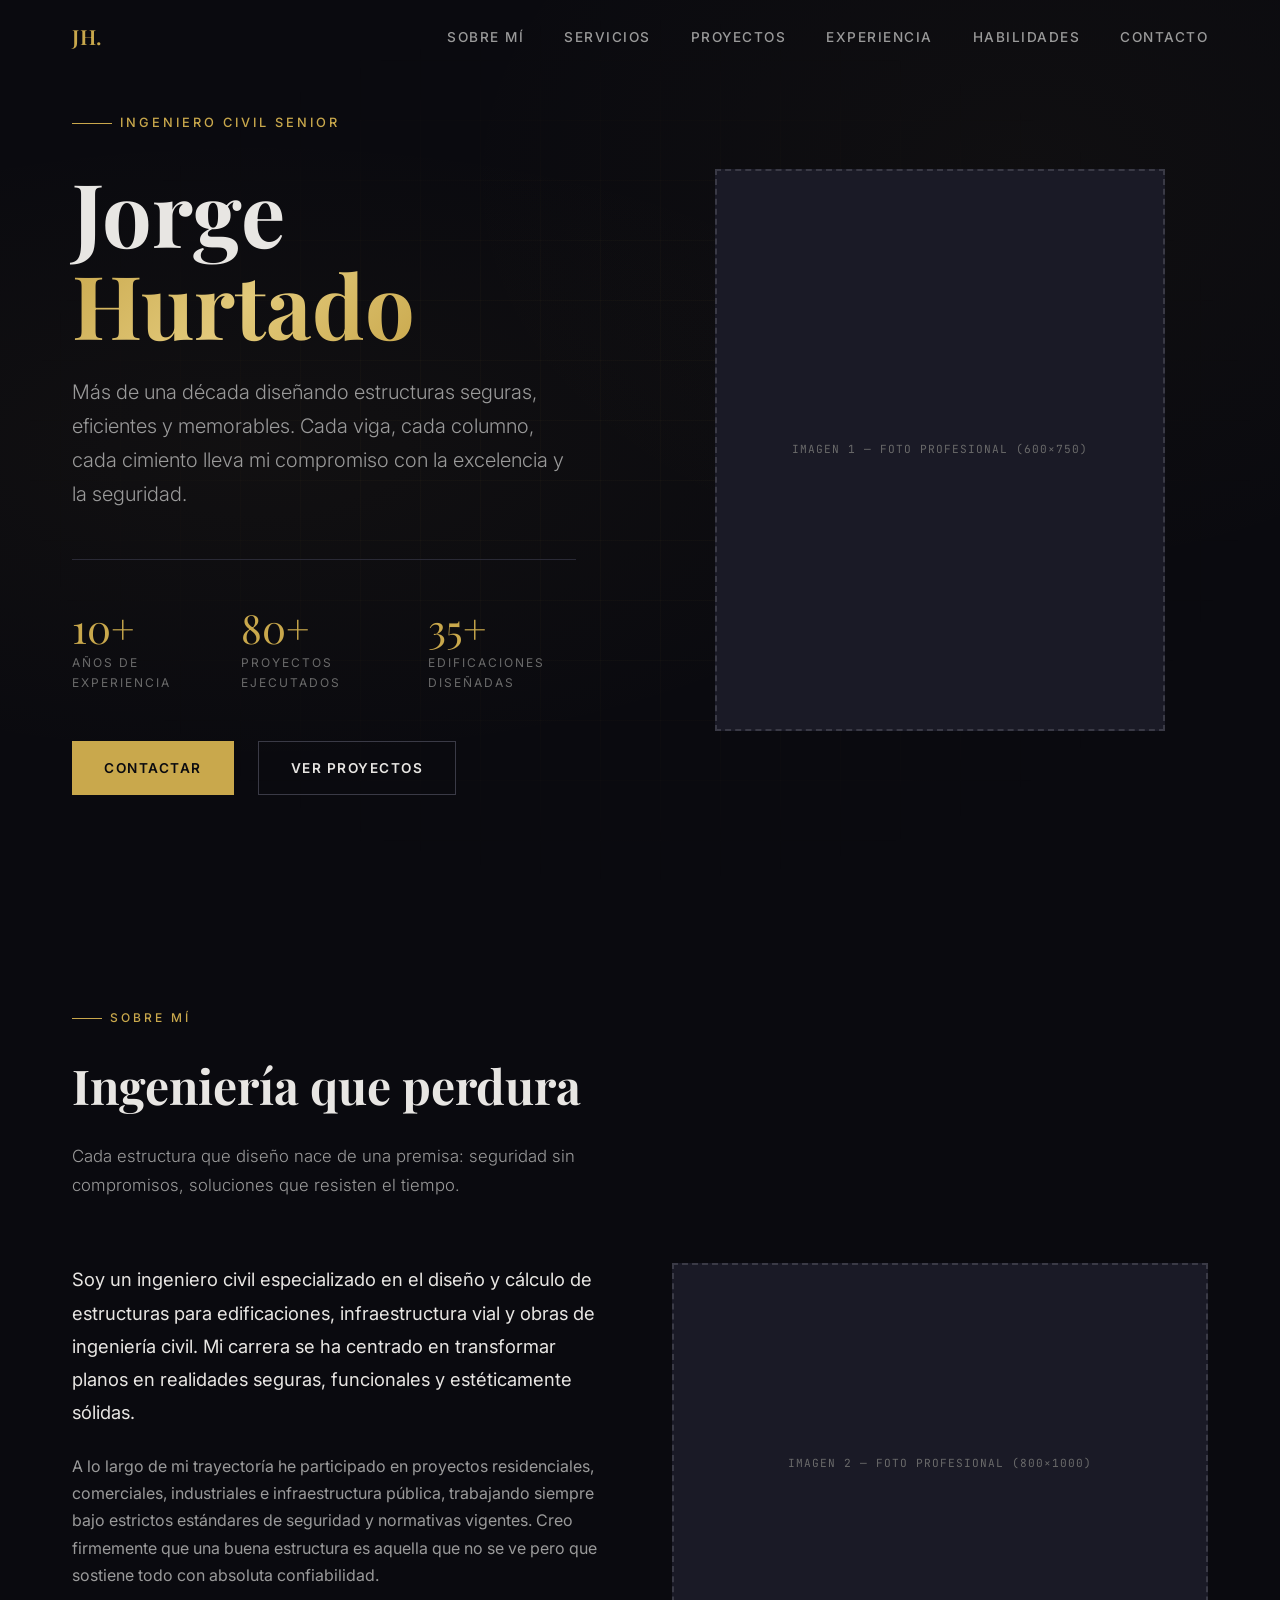
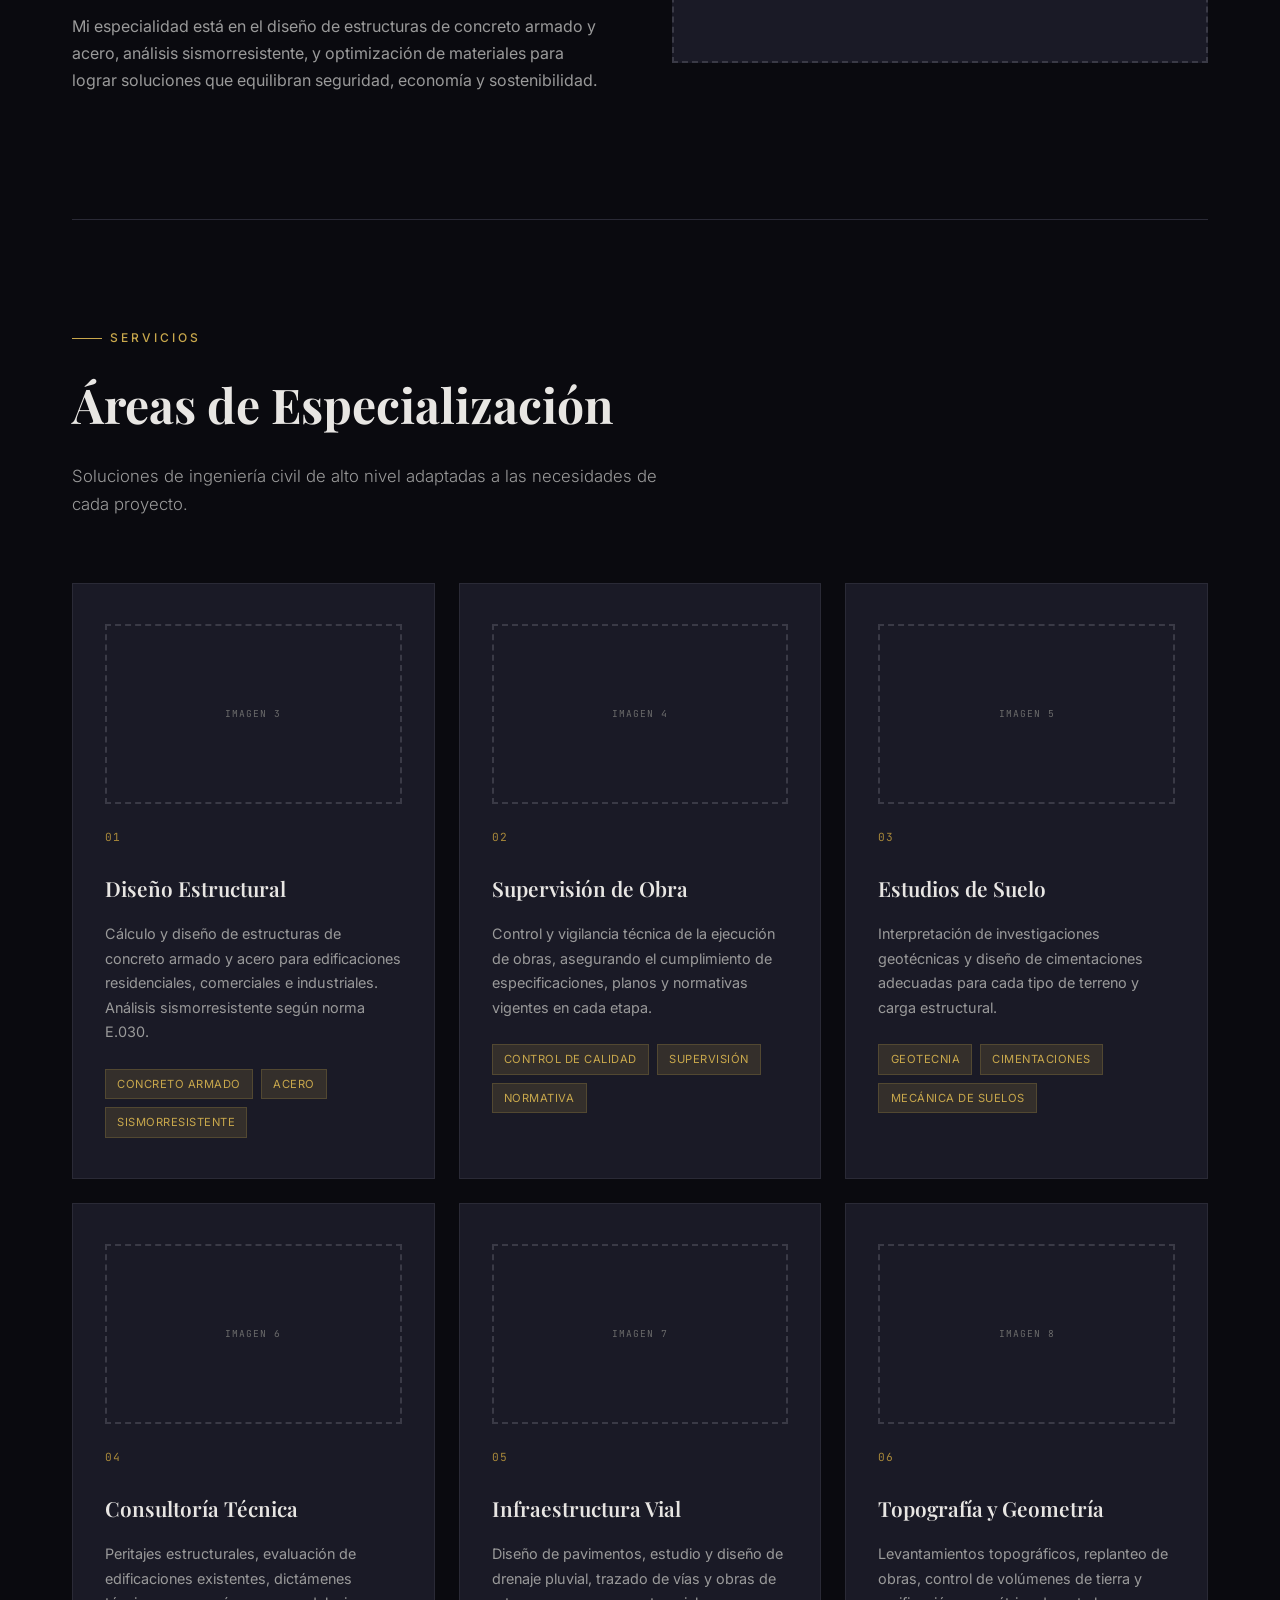
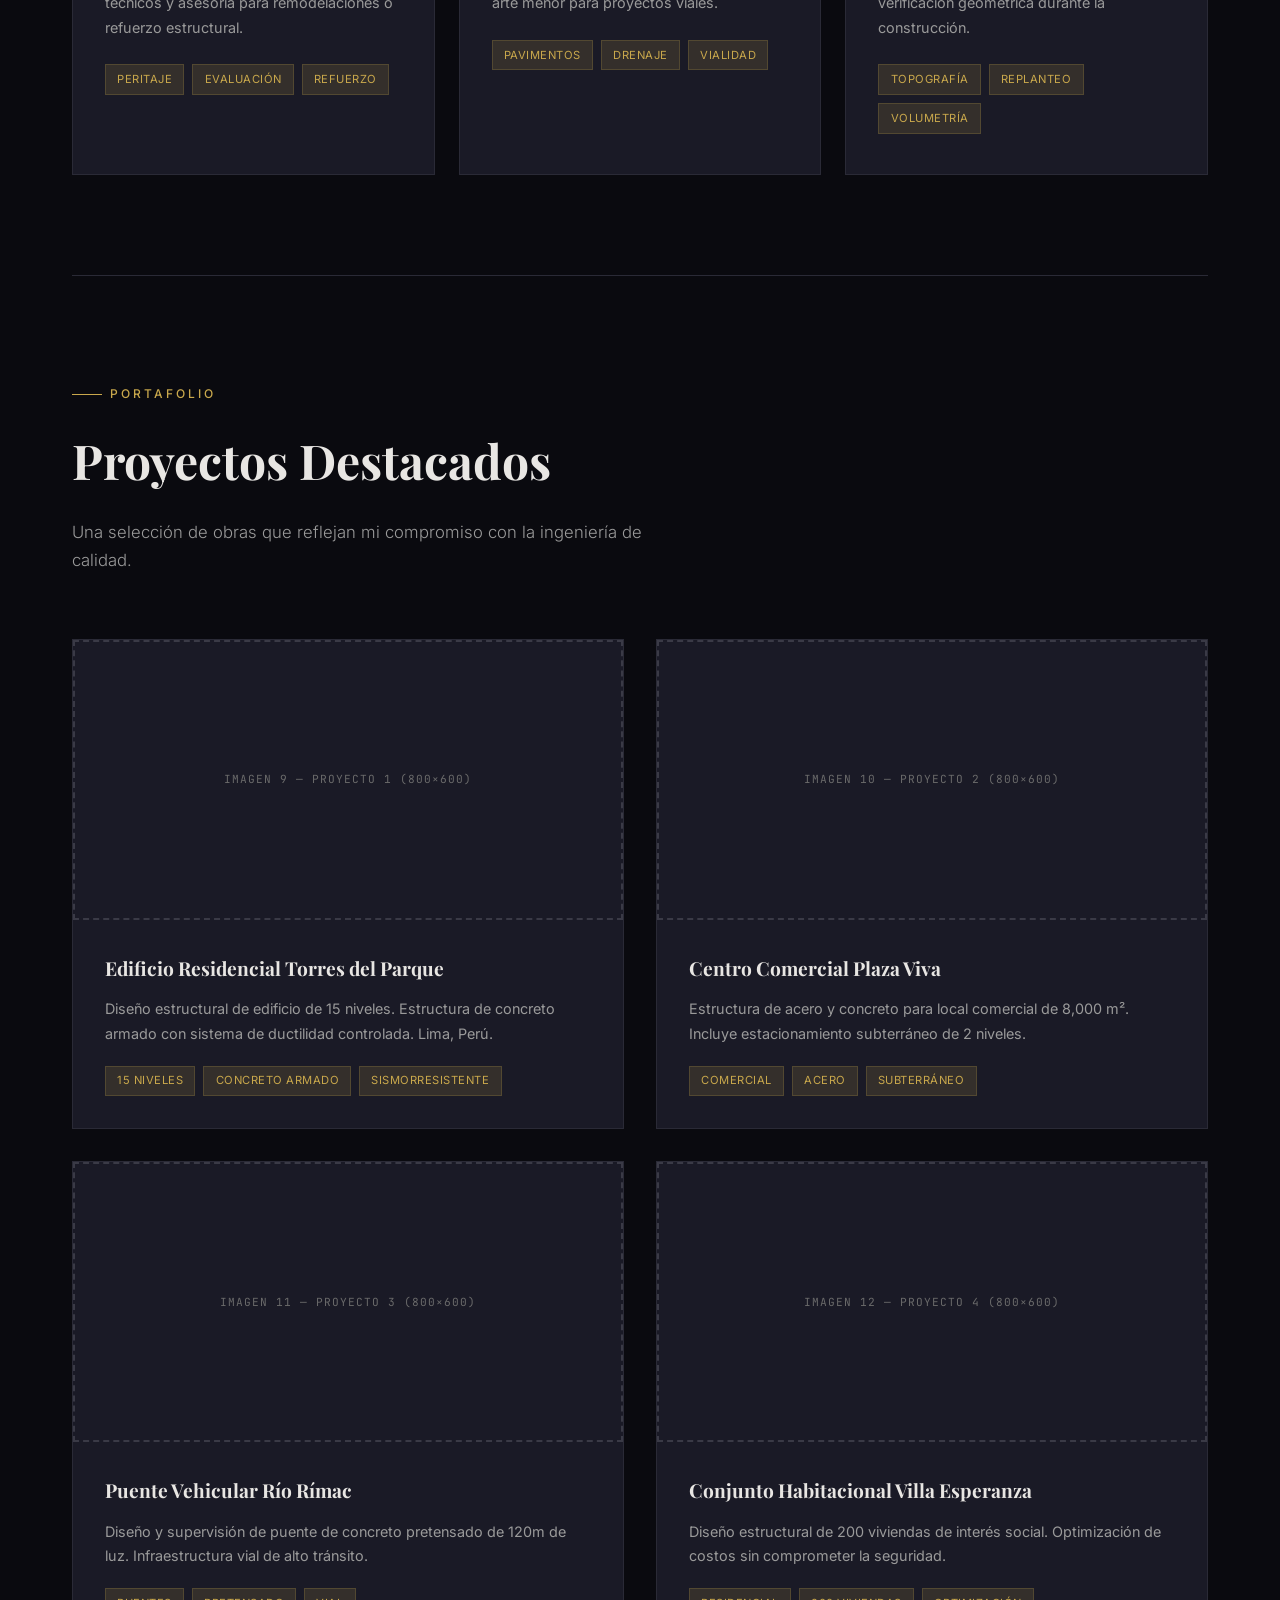
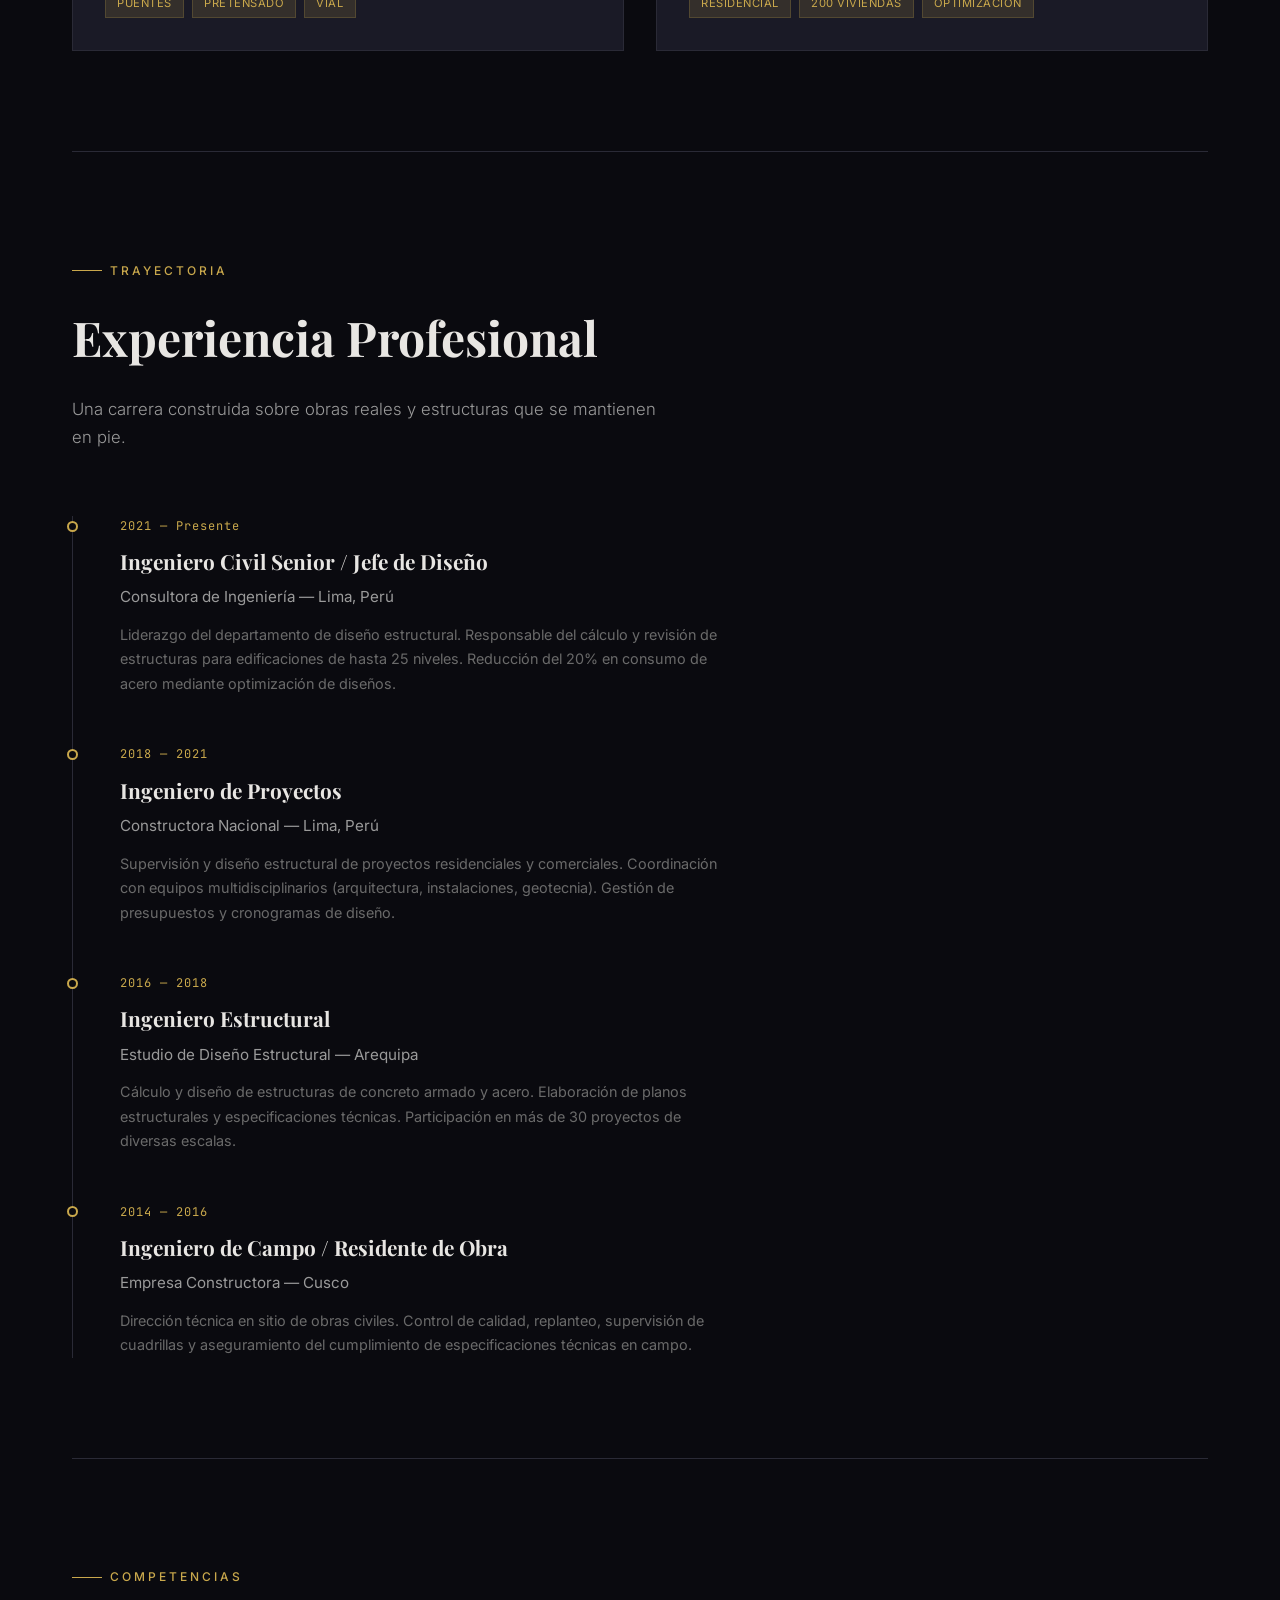
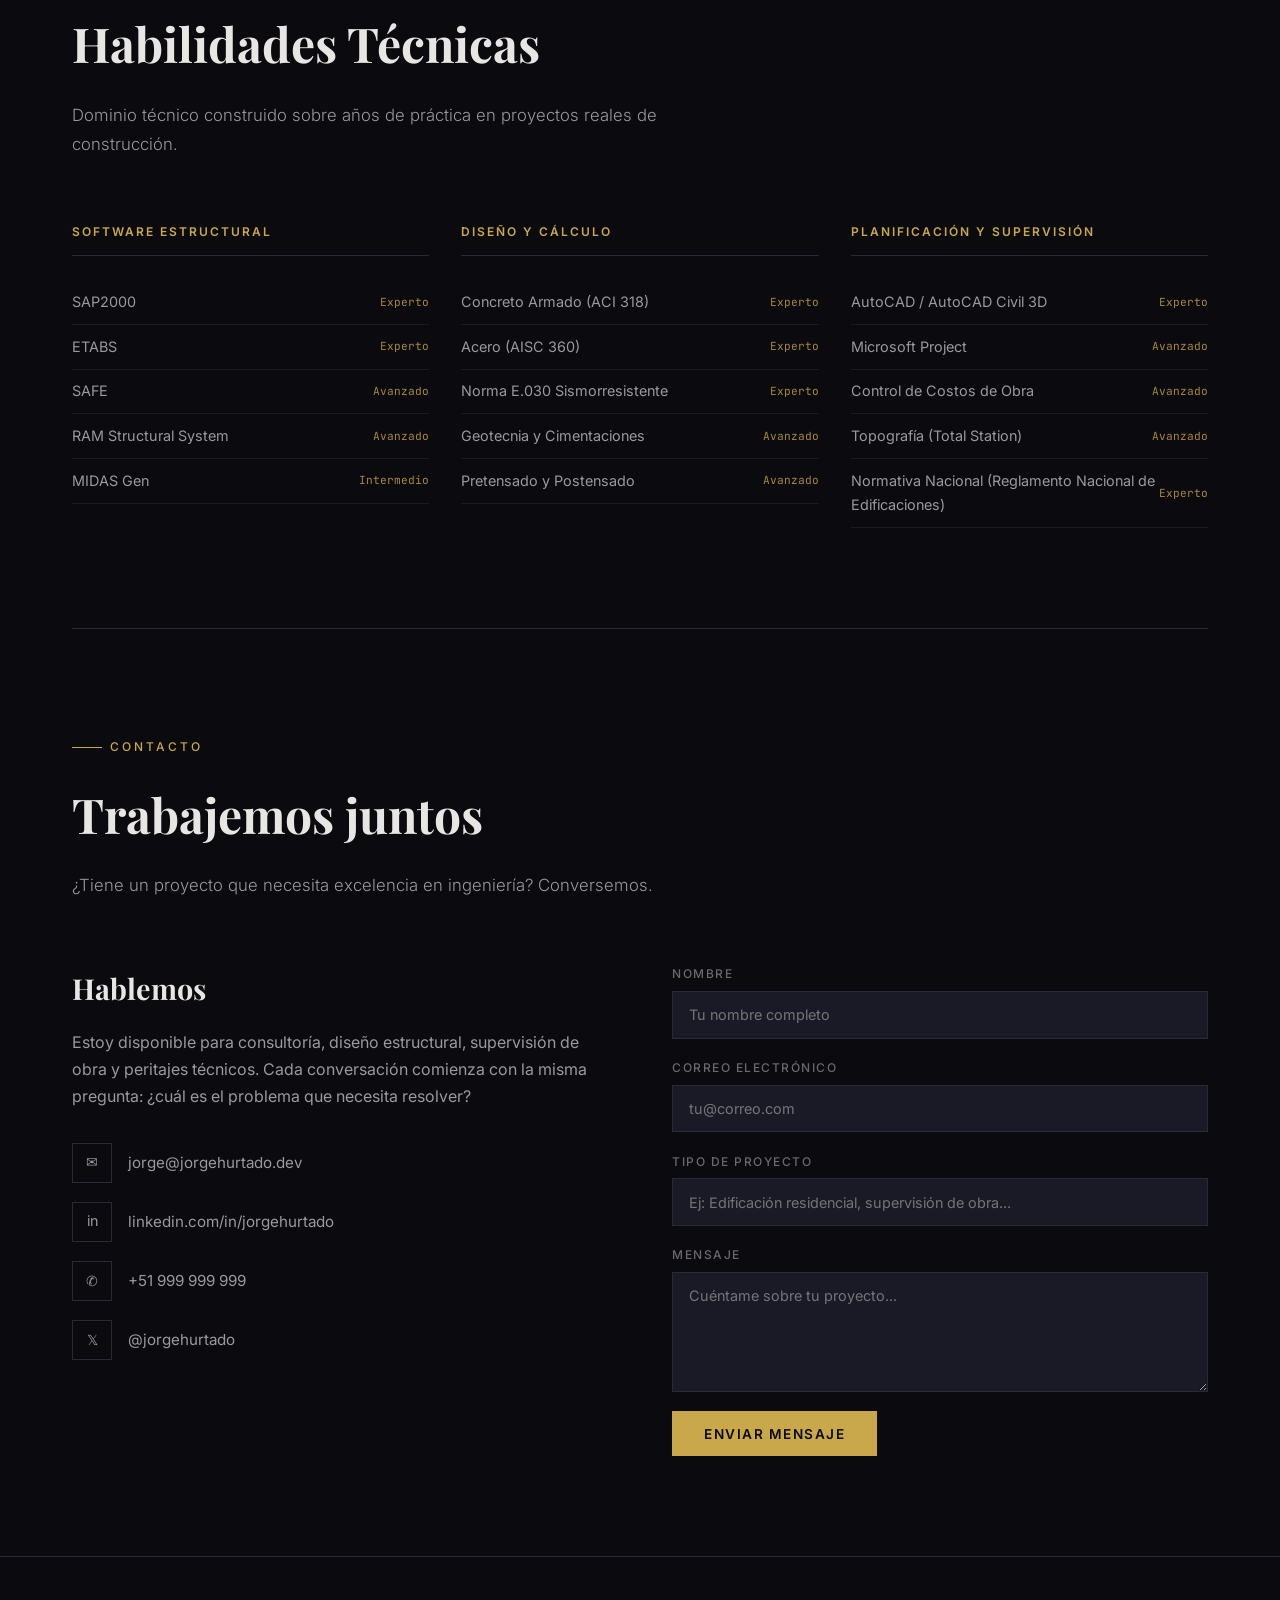
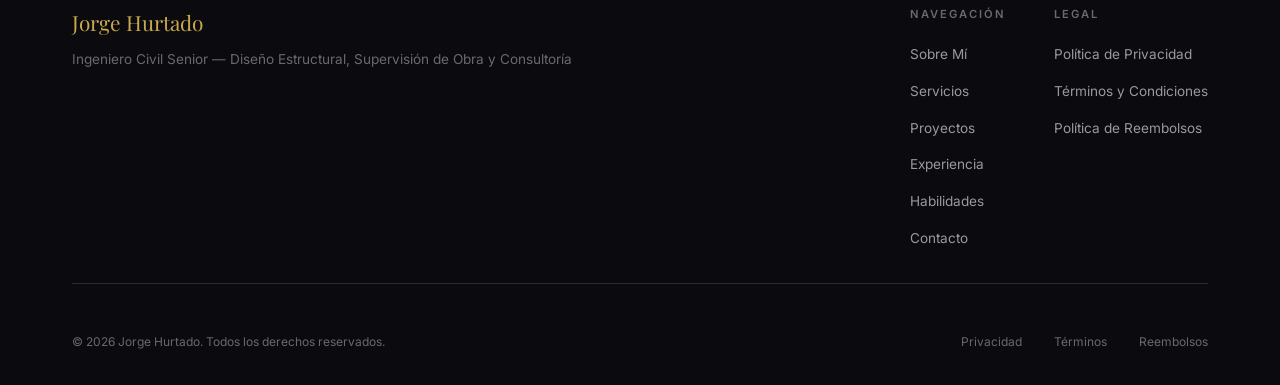
==== index.html @ e7bd2e4a "🚀start: stage 1" ====
<!DOCTYPE html>
<html lang="es">
<head>
  <meta charset="UTF-8">
  <meta name="viewport" content="width=device-width, initial-scale=1.0">
  <title>Jorge Hurtado — Ingeniero Civil Senior</title>
  <meta name="description" content="Portafolio profesional de Jorge Hurtado, Ingeniero Civil Senior. Diseño y cálculo de estructuras, supervisión de obra y gestión de proyectos de construcción.">
  <link rel="preconnect" href="https://fonts.googleapis.com">
  <link rel="preconnect" href="https://fonts.gstatic.com" crossorigin>
  <link href="https://fonts.googleapis.com/css2?family=Inter:wght@300;400;500;600;700&family=Playfair+Display:wght@400;600;700&family=JetBrains+Mono:wght@400;500&display=swap" rel="stylesheet">
  <link rel="stylesheet" href="styles.css">
</head>
<body>

  <!-- NAVIGATION -->
  <nav class="nav" id="nav">
    <div class="nav-inner">
      <a href="#" class="nav-logo">JH.</a>
      <ul class="nav-links" id="navLinks">
        <li><a href="#sobre-mi" onclick="closeNav()">Sobre Mí</a></li>
        <li><a href="#servicios" onclick="closeNav()">Servicios</a></li>
        <li><a href="#proyectos" onclick="closeNav()">Proyectos</a></li>
        <li><a href="#experiencia" onclick="closeNav()">Experiencia</a></li>
        <li><a href="#habilidades" onclick="closeNav()">Habilidades</a></li>
        <li><a href="#contacto" onclick="closeNav()">Contacto</a></li>
      </ul>
      <button class="nav-toggle" id="navToggle" aria-label="Menú">
        <span></span>
        <span></span>
        <span></span>
      </button>
    </div>
  </nav>

  <!-- HERO -->
  <section class="hero" id="hero">
    <div class="hero-bg"></div>
    <div class="hero-grid"></div>
    <div class="hero-content">
      <div class="hero-text">
        <div class="hero-label">Ingeniero Civil Senior</div>
        <h1 class="hero-name">
          Jorge<br><span class="accent">Hurtado</span>
        </h1>
        <p class="hero-title">
          Más de una década diseñando estructuras seguras, eficientes y memorables. Cada viga, cada columno, cada cimiento lleva mi compromiso con la excelencia y la seguridad.
        </p>
        <div class="hero-meta">
          <div class="hero-stat">
            <div class="hero-stat-number">10+</div>
            <div class="hero-stat-label">Años de Experiencia</div>
          </div>
          <div class="hero-stat">
            <div class="hero-stat-number">80+</div>
            <div class="hero-stat-label">Proyectos Ejecutados</div>
          </div>
          <div class="hero-stat">
            <div class="hero-stat-number">35+</div>
            <div class="hero-stat-label">Edificaciones Diseñadas</div>
          </div>
        </div>
        <div class="hero-cta">
          <a href="#contacto" class="btn btn-primary">Contactar</a>
          <a href="#proyectos" class="btn btn-outline">Ver Proyectos</a>
        </div>
      </div>
      <div class="hero-photo">
        <div class="img-slot hero-photo-slot" data-img="1">
          <span class="img-slot-label">IMAGEN 1 — Foto Profesional (600×750)</span>
        </div>
      </div>
    </div>
  </section>

  <!-- ABOUT -->
  <section class="section" id="sobre-mi">
    <div class="section-header fade-in">
      <div class="section-label">Sobre Mí</div>
      <h2 class="section-title">Ingeniería que perdura</h2>
      <p class="section-subtitle">Cada estructura que diseño nace de una premisa: seguridad sin compromisos, soluciones que resisten el tiempo.</p>
    </div>
    <div class="about-grid">
      <div class="about-text fade-in">
        <p>
          Soy un ingeniero civil especializado en el diseño y cálculo de estructuras para edificaciones, infraestructura vial y obras de ingeniería civil. Mi carrera se ha centrado en transformar planos en realidades seguras, funcionales y estéticamente sólidas.
        </p>
        <p>
          A lo largo de mi trayectoría he participado en proyectos residenciales, comerciales, industriales e infraestructura pública, trabajando siempre bajo estrictos estándares de seguridad y normativas vigentes. Creo firmemente que una buena estructura es aquella que no se ve pero que sostiene todo con absoluta confiabilidad.
        </p>
        <p>
          Mi especialidad está en el diseño de estructuras de concreto armado y acero, análisis sismorresistente, y optimización de materiales para lograr soluciones que equilibran seguridad, economía y sostenibilidad.
        </p>
      </div>
      <!-- IMAGEN 2: Foto profesional del ingeniero (retrato, uniforme de obra o en oficina con planos) -->
      <div class="about-image-wrap fade-in">
        <div class="img-slot about-img" data-img="2">
          <span class="img-slot-label">IMAGEN 2 — Foto Profesional (800×1000)</span>
        </div>
      </div>
    </div>
  </section>

  <div class="section-divider"><hr></div>

  <!-- SERVICES -->
  <section class="section" id="servicios">
    <div class="section-header fade-in">
      <div class="section-label">Servicios</div>
      <h2 class="section-title">Áreas de Especialización</h2>
      <p class="section-subtitle">Soluciones de ingeniería civil de alto nivel adaptadas a las necesidades de cada proyecto.</p>
    </div>
    <div class="services-grid">

      <!-- IMAGEN 3 -->
      <div class="service-card fade-in">
        <div class="img-slot service-img" data-img="3">
          <span class="img-slot-label">IMAGEN 3</span>
        </div>
        <div class="service-number">01</div>
        <h3 class="service-title">Diseño Estructural</h3>
        <p class="service-desc">Cálculo y diseño de estructuras de concreto armado y acero para edificaciones residenciales, comerciales e industriales. Análisis sismorresistente según norma E.030.</p>
        <div class="service-tags">
          <span class="service-tag">Concreto Armado</span>
          <span class="service-tag">Acero</span>
          <span class="service-tag">Sismorresistente</span>
        </div>
      </div>

      <!-- IMAGEN 4 -->
      <div class="service-card fade-in">
        <div class="img-slot service-img" data-img="4">
          <span class="img-slot-label">IMAGEN 4</span>
        </div>
        <div class="service-number">02</div>
        <h3 class="service-title">Supervisión de Obra</h3>
        <p class="service-desc">Control y vigilancia técnica de la ejecución de obras, asegurando el cumplimiento de especificaciones, planos y normativas vigentes en cada etapa.</p>
        <div class="service-tags">
          <span class="service-tag">Control de Calidad</span>
          <span class="service-tag">Supervisión</span>
          <span class="service-tag">Normativa</span>
        </div>
      </div>

      <!-- IMAGEN 5 -->
      <div class="service-card fade-in">
        <div class="img-slot service-img" data-img="5">
          <span class="img-slot-label">IMAGEN 5</span>
        </div>
        <div class="service-number">03</div>
        <h3 class="service-title">Estudios de Suelo</h3>
        <p class="service-desc">Interpretación de investigaciones geotécnicas y diseño de cimentaciones adecuadas para cada tipo de terreno y carga estructural.</p>
        <div class="service-tags">
          <span class="service-tag">Geotecnia</span>
          <span class="service-tag">Cimentaciones</span>
          <span class="service-tag">Mecánica de Suelos</span>
        </div>
      </div>

      <!-- IMAGEN 6 -->
      <div class="service-card fade-in">
        <div class="img-slot service-img" data-img="6">
          <span class="img-slot-label">IMAGEN 6</span>
        </div>
        <div class="service-number">04</div>
        <h3 class="service-title">Consultoría Técnica</h3>
        <p class="service-desc">Peritajes estructurales, evaluación de edificaciones existentes, dictámenes técnicos y asesoría para remodelaciones o refuerzo estructural.</p>
        <div class="service-tags">
          <span class="service-tag">Peritaje</span>
          <span class="service-tag">Evaluación</span>
          <span class="service-tag">Refuerzo</span>
        </div>
      </div>

      <!-- IMAGEN 7 -->
      <div class="service-card fade-in">
        <div class="img-slot service-img" data-img="7">
          <span class="img-slot-label">IMAGEN 7</span>
        </div>
        <div class="service-number">05</div>
        <h3 class="service-title">Infraestructura Vial</h3>
        <p class="service-desc">Diseño de pavimentos, estudio y diseño de drenaje pluvial, trazado de vías y obras de arte menor para proyectos viales.</p>
        <div class="service-tags">
          <span class="service-tag">Pavimentos</span>
          <span class="service-tag">Drenaje</span>
          <span class="service-tag">Vialidad</span>
        </div>
      </div>

      <!-- IMAGEN 8 -->
      <div class="service-card fade-in">
        <div class="img-slot service-img" data-img="8">
          <span class="img-slot-label">IMAGEN 8</span>
        </div>
        <div class="service-number">06</div>
        <h3 class="service-title">Topografía y Geometría</h3>
        <p class="service-desc">Levantamientos topográficos, replanteo de obras, control de volúmenes de tierra y verificación geométrica durante la construcción.</p>
        <div class="service-tags">
          <span class="service-tag">Topografía</span>
          <span class="service-tag">Replanteo</span>
          <span class="service-tag">Volumetría</span>
        </div>
      </div>

    </div>
  </section>

  <div class="section-divider"><hr></div>

  <!-- PROYECTOS DESTACADOS -->
  <section class="section" id="proyectos">
    <div class="section-header fade-in">
      <div class="section-label">Portafolio</div>
      <h2 class="section-title">Proyectos Destacados</h2>
      <p class="section-subtitle">Una selección de obras que reflejan mi compromiso con la ingeniería de calidad.</p>
    </div>
    <div class="projects-grid">

      <!-- IMAGEN 9 -->
      <div class="project-card fade-in">
        <div class="img-slot project-img" data-img="9">
          <span class="img-slot-label">IMAGEN 9 — Proyecto 1 (800×600)</span>
        </div>
        <div class="project-info">
          <h3 class="project-title">Edificio Residencial Torres del Parque</h3>
          <p class="project-desc">Diseño estructural de edificio de 15 niveles. Estructura de concreto armado con sistema de ductilidad controlada. Lima, Perú.</p>
          <div class="project-tags">
            <span class="service-tag">15 Niveles</span>
            <span class="service-tag">Concreto Armado</span>
            <span class="service-tag">Sismorresistente</span>
          </div>
        </div>
      </div>

      <!-- IMAGEN 10 -->
      <div class="project-card fade-in">
        <div class="img-slot project-img" data-img="10">
          <span class="img-slot-label">IMAGEN 10 — Proyecto 2 (800×600)</span>
        </div>
        <div class="project-info">
          <h3 class="project-title">Centro Comercial Plaza Viva</h3>
          <p class="project-desc">Estructura de acero y concreto para local comercial de 8,000 m². Incluye estacionamiento subterráneo de 2 niveles.</p>
          <div class="project-tags">
            <span class="service-tag">Comercial</span>
            <span class="service-tag">Acero</span>
            <span class="service-tag">Subterráneo</span>
          </div>
        </div>
      </div>

      <!-- IMAGEN 11 -->
      <div class="project-card fade-in">
        <div class="img-slot project-img" data-img="11">
          <span class="img-slot-label">IMAGEN 11 — Proyecto 3 (800×600)</span>
        </div>
        <div class="project-info">
          <h3 class="project-title">Puente Vehicular Río Rímac</h3>
          <p class="project-desc">Diseño y supervisión de puente de concreto pretensado de 120m de luz. Infraestructura vial de alto tránsito.</p>
          <div class="project-tags">
            <span class="service-tag">Puentes</span>
            <span class="service-tag">Pretensado</span>
            <span class="service-tag">Vial</span>
          </div>
        </div>
      </div>

      <!-- IMAGEN 12 -->
      <div class="project-card fade-in">
        <div class="img-slot project-img" data-img="12">
          <span class="img-slot-label">IMAGEN 12 — Proyecto 4 (800×600)</span>
        </div>
        <div class="project-info">
          <h3 class="project-title">Conjunto Habitacional Villa Esperanza</h3>
          <p class="project-desc">Diseño estructural de 200 viviendas de interés social. Optimización de costos sin comprometer la seguridad.</p>
          <div class="project-tags">
            <span class="service-tag">Residencial</span>
            <span class="service-tag">200 Viviendas</span>
            <span class="service-tag">Optimización</span>
          </div>
        </div>
      </div>

    </div>
  </section>

  <div class="section-divider"><hr></div>

  <!-- EXPERIENCE -->
  <section class="section" id="experiencia">
    <div class="section-header fade-in">
      <div class="section-label">Trayectoria</div>
      <h2 class="section-title">Experiencia Profesional</h2>
      <p class="section-subtitle">Una carrera construida sobre obras reales y estructuras que se mantienen en pie.</p>
    </div>
    <div class="experience-container">
      <div class="experience-timeline">
        <div class="timeline-item fade-in">
          <div class="timeline-dot"></div>
          <div class="timeline-date">2021 — Presente</div>
          <h3 class="timeline-role">Ingeniero Civil Senior / Jefe de Diseño</h3>
          <div class="timeline-company">Consultora de Ingeniería — Lima, Perú</div>
          <p class="timeline-desc">
            Liderazgo del departamento de diseño estructural. Responsable del cálculo y revisión de estructuras para edificaciones de hasta 25 niveles. Reducción del 20% en consumo de acero mediante optimización de diseños.
          </p>
        </div>
        <div class="timeline-item fade-in">
          <div class="timeline-dot"></div>
          <div class="timeline-date">2018 — 2021</div>
          <h3 class="timeline-role">Ingeniero de Proyectos</h3>
          <div class="timeline-company">Constructora Nacional — Lima, Perú</div>
          <p class="timeline-desc">
            Supervisión y diseño estructural de proyectos residenciales y comerciales. Coordinación con equipos multidisciplinarios (arquitectura, instalaciones, geotecnia). Gestión de presupuestos y cronogramas de diseño.
          </p>
        </div>
        <div class="timeline-item fade-in">
          <div class="timeline-dot"></div>
          <div class="timeline-date">2016 — 2018</div>
          <h3 class="timeline-role">Ingeniero Estructural</h3>
          <div class="timeline-company">Estudio de Diseño Estructural — Arequipa</div>
          <p class="timeline-desc">
            Cálculo y diseño de estructuras de concreto armado y acero. Elaboración de planos estructurales y especificaciones técnicas. Participación en más de 30 proyectos de diversas escalas.
          </p>
        </div>
        <div class="timeline-item fade-in">
          <div class="timeline-dot"></div>
          <div class="timeline-date">2014 — 2016</div>
          <h3 class="timeline-role">Ingeniero de Campo / Residente de Obra</h3>
          <div class="timeline-company">Empresa Constructora — Cusco</div>
          <p class="timeline-desc">
            Dirección técnica en sitio de obras civiles. Control de calidad, replanteo, supervisión de cuadrillas y aseguramiento del cumplimiento de especificaciones técnicas en campo.
          </p>
        </div>
      </div>
    </div>
  </section>

  <div class="section-divider"><hr></div>

  <!-- SKILLS -->
  <section class="section" id="habilidades">
    <div class="section-header fade-in">
      <div class="section-label">Competencias</div>
      <h2 class="section-title">Habilidades Técnicas</h2>
      <p class="section-subtitle">Dominio técnico construido sobre años de práctica en proyectos reales de construcción.</p>
    </div>
    <div class="skills-container">
      <div class="skills-grid fade-in">
        <div>
          <div class="skill-group-title">Software Estructural</div>
          <div class="skill-item"><span class="skill-name">SAP2000</span><span class="skill-level">Experto</span></div>
          <div class="skill-item"><span class="skill-name">ETABS</span><span class="skill-level">Experto</span></div>
          <div class="skill-item"><span class="skill-name">SAFE</span><span class="skill-level">Avanzado</span></div>
          <div class="skill-item"><span class="skill-name">RAM Structural System</span><span class="skill-level">Avanzado</span></div>
          <div class="skill-item"><span class="skill-name">MIDAS Gen</span><span class="skill-level">Intermedio</span></div>
        </div>
        <div>
          <div class="skill-group-title">Diseño y Cálculo</div>
          <div class="skill-item"><span class="skill-name">Concreto Armado (ACI 318)</span><span class="skill-level">Experto</span></div>
          <div class="skill-item"><span class="skill-name">Acero (AISC 360)</span><span class="skill-level">Experto</span></div>
          <div class="skill-item"><span class="skill-name">Norma E.030 Sismorresistente</span><span class="skill-level">Experto</span></div>
          <div class="skill-item"><span class="skill-name">Geotecnia y Cimentaciones</span><span class="skill-level">Avanzado</span></div>
          <div class="skill-item"><span class="skill-name">Pretensado y Postensado</span><span class="skill-level">Avanzado</span></div>
        </div>
        <div>
          <div class="skill-group-title">Planificación y Supervisión</div>
          <div class="skill-item"><span class="skill-name">AutoCAD / AutoCAD Civil 3D</span><span class="skill-level">Experto</span></div>
          <div class="skill-item"><span class="skill-name">Microsoft Project</span><span class="skill-level">Avanzado</span></div>
          <div class="skill-item"><span class="skill-name">Control de Costos de Obra</span><span class="skill-level">Avanzado</span></div>
          <div class="skill-item"><span class="skill-name">Topografía (Total Station)</span><span class="skill-level">Avanzado</span></div>
          <div class="skill-item"><span class="skill-name">Normativa Nacional (Reglamento Nacional de Edificaciones)</span><span class="skill-level">Experto</span></div>
        </div>
      </div>
    </div>
  </section>

  <div class="section-divider"><hr></div>

  <!-- CONTACT -->
  <section class="section" id="contacto">
    <div class="section-header fade-in">
      <div class="section-label">Contacto</div>
      <h2 class="section-title">Trabajemos juntos</h2>
      <p class="section-subtitle">¿Tiene un proyecto que necesita excelencia en ingeniería? Conversemos.</p>
    </div>
    <div class="contact-container">
      <div class="contact-info fade-in">
        <h3>Hablemos</h3>
        <p>
          Estoy disponible para consultoría, diseño estructural, supervisión de obra y peritajes técnicos. Cada conversación comienza con la misma pregunta: ¿cuál es el problema que necesita resolver?
        </p>
        <div class="contact-links">
          <a href="mailto:jorge@jorgehurtado.dev" class="contact-link">
            <div class="contact-link-icon">✉</div>
            <span>jorge@jorgehurtado.dev</span>
          </a>
          <a href="https://linkedin.com/in/jorgehurtado" target="_blank" class="contact-link">
            <div class="contact-link-icon">in</div>
            <span>linkedin.com/in/jorgehurtado</span>
          </a>
          <a href="https://wa.me/51999999999" target="_blank" class="contact-link">
            <div class="contact-link-icon">✆</div>
            <span>+51 999 999 999</span>
          </a>
          <a href="https://twitter.com/jorgehurtado" target="_blank" class="contact-link">
            <div class="contact-link-icon">𝕏</div>
            <span>@jorgehurtado</span>
          </a>
        </div>
      </div>
      <form class="contact-form fade-in" onsubmit="handleSubmit(event)">
        <div class="form-group">
          <label for="name">Nombre</label>
          <input type="text" id="name" name="name" required placeholder="Tu nombre completo">
        </div>
        <div class="form-group">
          <label for="email">Correo Electrónico</label>
          <input type="email" id="email" name="email" required placeholder="tu@correo.com">
        </div>
        <div class="form-group">
          <label for="project">Tipo de Proyecto</label>
          <input type="text" id="project" name="project" placeholder="Ej: Edificación residencial, supervisión de obra...">
        </div>
        <div class="form-group">
          <label for="message">Mensaje</label>
          <textarea id="message" name="message" required placeholder="Cuéntame sobre tu proyecto..."></textarea>
        </div>
        <button type="submit" class="btn btn-primary" style="align-self: flex-start;">Enviar Mensaje</button>
      </form>
    </div>
  </section>

  <!-- FOOTER -->
  <footer class="footer">
    <div class="footer-inner">
      <div class="footer-top">
        <div>
          <div class="footer-brand">Jorge Hurtado</div>
          <div class="footer-tagline">Ingeniero Civil Senior — Diseño Estructural, Supervisión de Obra y Consultoría</div>
        </div>
        <div class="footer-nav">
          <div class="footer-col">
            <div class="footer-col-title">Navegación</div>
            <ul>
              <li><a href="#sobre-mi">Sobre Mí</a></li>
              <li><a href="#servicios">Servicios</a></li>
              <li><a href="#proyectos">Proyectos</a></li>
              <li><a href="#experiencia">Experiencia</a></li>
              <li><a href="#habilidades">Habilidades</a></li>
              <li><a href="#contacto">Contacto</a></li>
            </ul>
          </div>
          <div class="footer-col">
            <div class="footer-col-title">Legal</div>
            <ul>
              <li><a href="privacidad.html">Política de Privacidad</a></li>
              <li><a href="terminos.html">Términos y Condiciones</a></li>
              <li><a href="reembolsos.html">Política de Reembolsos</a></li>
            </ul>
          </div>
        </div>
      </div>
      <div class="footer-bottom">
        <div class="footer-copy">© 2026 Jorge Hurtado. Todos los derechos reservados.</div>
        <div class="footer-legal">
          <a href="privacidad.html">Privacidad</a>
          <a href="terminos.html">Términos</a>
          <a href="reembolsos.html">Reembolsos</a>
        </div>
      </div>
    </div>
  </footer>

  <script>
    const nav = document.getElementById('nav');
    window.addEventListener('scroll', () => {
      nav.classList.toggle('scrolled', window.scrollY > 50);
    });

    const navToggle = document.getElementById('navToggle');
    const navLinks = document.getElementById('navLinks');
    navToggle.addEventListener('click', () => navLinks.classList.toggle('active'));
    function closeNav() { navLinks.classList.remove('active'); }

    const observer = new IntersectionObserver((entries) => {
      entries.forEach(entry => {
        if (entry.isIntersecting) entry.target.classList.add('visible');
      });
    }, { threshold: 0.1 });
    document.querySelectorAll('.fade-in').forEach(el => observer.observe(el));

    function handleSubmit(e) {
      e.preventDefault();
      const btn = e.target.querySelector('button[type="submit"]');
      const original = btn.textContent;
      btn.textContent = 'Mensaje Enviado ✓';
      btn.style.background = '#2a6a3a';
      btn.style.color = '#fff';
      setTimeout(() => {
        btn.textContent = original;
        btn.style.background = '';
        btn.style.color = '';
        e.target.reset();
      }, 3000);
    }
  </script>

</body>
</html>
---- styles.css ----
:root {
  --bg-primary: #0a0a0f;
  --bg-secondary: #12121a;
  --bg-card: #1a1a26;
  --bg-card-hover: #22222e;
  --text-primary: #e8e6e3;
  --text-secondary: #9a9a9a;
  --text-muted: #6a6a6a;
  --accent: #c9a84c;
  --accent-dim: #a8883a;
  --accent-glow: rgba(201, 168, 76, 0.15);
  --border: #2a2a36;
  --border-light: #3a3a46;
  --gradient-gold: linear-gradient(135deg, #c9a84c 0%, #e2c97a 50%, #c9a84c 100%);
  --font-heading: 'Playfair Display', Georgia, serif;
  --font-body: 'Inter', -apple-system, BlinkMacSystemFont, sans-serif;
  --font-mono: 'JetBrains Mono', 'Fira Code', monospace;
  --max-width: 1200px;
  --section-padding: 100px 0;
}

*, *::before, *::after {
  margin: 0;
  padding: 0;
  box-sizing: border-box;
}

html {
  scroll-behavior: smooth;
  font-size: 16px;
}

body {
  font-family: var(--font-body);
  background-color: var(--bg-primary);
  color: var(--text-primary);
  line-height: 1.7;
  -webkit-font-smoothing: antialiased;
  -moz-osx-font-smoothing: grayscale;
}

::selection {
  background: var(--accent);
  color: var(--bg-primary);
}

/* ── NAVIGATION ── */
.nav {
  position: fixed;
  top: 0;
  left: 0;
  right: 0;
  z-index: 1000;
  padding: 1.2rem 0;
  transition: all 0.4s ease;
  background: transparent;
}

.nav.scrolled {
  background: rgba(10, 10, 15, 0.92);
  backdrop-filter: blur(20px);
  -webkit-backdrop-filter: blur(20px);
  border-bottom: 1px solid var(--border);
  padding: 0.8rem 0;
}

.nav-inner {
  max-width: var(--max-width);
  margin: 0 auto;
  padding: 0 2rem;
  display: flex;
  justify-content: space-between;
  align-items: center;
}

.nav-logo {
  font-family: var(--font-heading);
  font-size: 1.3rem;
  color: var(--accent);
  text-decoration: none;
  letter-spacing: 0.5px;
  font-weight: 600;
}

.nav-links {
  display: flex;
  gap: 2.5rem;
  list-style: none;
}

.nav-links a {
  color: var(--text-secondary);
  text-decoration: none;
  font-size: 0.85rem;
  text-transform: uppercase;
  letter-spacing: 1.5px;
  font-weight: 500;
  transition: color 0.3s ease;
  position: relative;
}

.nav-links a::after {
  content: '';
  position: absolute;
  bottom: -4px;
  left: 0;
  width: 0;
  height: 1px;
  background: var(--accent);
  transition: width 0.3s ease;
}

.nav-links a:hover {
  color: var(--accent);
}

.nav-links a:hover::after {
  width: 100%;
}

.nav-toggle {
  display: none;
  flex-direction: column;
  gap: 5px;
  cursor: pointer;
  background: none;
  border: none;
  padding: 5px;
}

.nav-toggle span {
  width: 24px;
  height: 2px;
  background: var(--text-primary);
  transition: all 0.3s ease;
}

/* ── HERO ── */
.hero {
  min-height: 100vh;
  display: flex;
  align-items: center;
  position: relative;
  overflow: hidden;
}

.hero-bg {
  position: absolute;
  inset: 0;
  background: 
    radial-gradient(ellipse at 20% 50%, rgba(201, 168, 76, 0.04) 0%, transparent 50%),
    radial-gradient(ellipse at 80% 20%, rgba(201, 168, 76, 0.03) 0%, transparent 40%);
}

.hero-grid {
  position: absolute;
  inset: 0;
  background-image: 
    linear-gradient(rgba(201, 168, 76, 0.03) 1px, transparent 1px),
    linear-gradient(90deg, rgba(201, 168, 76, 0.03) 1px, transparent 1px);
  background-size: 60px 60px;
  mask-image: radial-gradient(ellipse at center, black 30%, transparent 70%);
  -webkit-mask-image: radial-gradient(ellipse at center, black 30%, transparent 70%);
}

.hero-content {
  max-width: var(--max-width);
  margin: 0 auto;
  padding: 0 2rem;
  position: relative;
  z-index: 1;
  display: grid;
  grid-template-columns: 1fr 1fr;
  gap: 4rem;
  align-items: center;
}

.hero-text {
  padding-right: 2rem;
}

.hero-photo {
  display: flex;
  justify-content: center;
  align-items: center;
}

.hero-photo-slot {
  width: 100%;
  max-width: 450px;
  aspect-ratio: 4 / 5;
}

.hero-label {
  display: inline-flex;
  align-items: center;
  gap: 0.5rem;
  font-size: 0.8rem;
  text-transform: uppercase;
  letter-spacing: 3px;
  color: var(--accent);
  margin-bottom: 2rem;
  font-weight: 500;
}

.hero-label::before {
  content: '';
  width: 40px;
  height: 1px;
  background: var(--accent);
}

.hero-name {
  font-family: var(--font-heading);
  font-size: clamp(3rem, 7vw, 5.5rem);
  font-weight: 700;
  line-height: 1.05;
  margin-bottom: 1.5rem;
  color: var(--text-primary);
}

.hero-name .accent {
  background: var(--gradient-gold);
  -webkit-background-clip: text;
  -webkit-text-fill-color: transparent;
  background-clip: text;
}

.hero-title {
  font-size: clamp(1.05rem, 2vw, 1.25rem);
  color: var(--text-secondary);
  margin-bottom: 2.5rem;
  font-weight: 300;
  max-width: 520px;
}

.hero-meta {
  display: flex;
  gap: 3rem;
  margin-top: 3rem;
  padding-top: 3rem;
  border-top: 1px solid var(--border);
}

.hero-stat {
  text-align: left;
}

.hero-stat-number {
  font-family: var(--font-heading);
  font-size: 2.5rem;
  color: var(--accent);
  line-height: 1;
  margin-bottom: 0.3rem;
}

.hero-stat-label {
  font-size: 0.75rem;
  text-transform: uppercase;
  letter-spacing: 2px;
  color: var(--text-muted);
}

.hero-cta {
  display: flex;
  gap: 1.5rem;
  margin-top: 3rem;
}

.btn {
  display: inline-flex;
  align-items: center;
  gap: 0.5rem;
  padding: 0.9rem 2rem;
  font-size: 0.85rem;
  text-transform: uppercase;
  letter-spacing: 1.5px;
  font-weight: 600;
  text-decoration: none;
  border: none;
  cursor: pointer;
  transition: all 0.3s ease;
  font-family: var(--font-body);
}

.btn-primary {
  background: var(--accent);
  color: var(--bg-primary);
}

.btn-primary:hover {
  background: #dbb85a;
  transform: translateY(-2px);
  box-shadow: 0 8px 30px rgba(201, 168, 76, 0.3);
}

.btn-outline {
  background: transparent;
  color: var(--text-primary);
  border: 1px solid var(--border-light);
}

.btn-outline:hover {
  border-color: var(--accent);
  color: var(--accent);
  transform: translateY(-2px);
}

/* ── SECTIONS ── */
.section {
  padding: var(--section-padding);
  position: relative;
}

.section-header {
  max-width: var(--max-width);
  margin: 0 auto;
  padding: 0 2rem 4rem;
}

.section-label {
  display: inline-flex;
  align-items: center;
  gap: 0.5rem;
  font-size: 0.75rem;
  text-transform: uppercase;
  letter-spacing: 3px;
  color: var(--accent);
  margin-bottom: 1rem;
  font-weight: 500;
}

.section-label::before {
  content: '';
  width: 30px;
  height: 1px;
  background: var(--accent);
}

.section-title {
  font-family: var(--font-heading);
  font-size: clamp(2rem, 4vw, 3rem);
  font-weight: 700;
  margin-bottom: 1rem;
}

.section-subtitle {
  font-size: 1.05rem;
  color: var(--text-secondary);
  max-width: 600px;
  font-weight: 300;
}

.section-divider {
  max-width: var(--max-width);
  margin: 0 auto;
  padding: 0 2rem;
}

.section-divider hr {
  border: none;
  height: 1px;
  background: var(--border);
}

/* ── ABOUT ── */
.about-grid {
  max-width: var(--max-width);
  margin: 0 auto;
  padding: 0 2rem;
  display: grid;
  grid-template-columns: 1fr 1fr;
  gap: 4rem;
  align-items: start;
}

.about-text p {
  color: var(--text-secondary);
  margin-bottom: 1.5rem;
  font-size: 1rem;
}

.about-text p:first-of-type {
  font-size: 1.15rem;
  color: var(--text-primary);
  line-height: 1.8;
}

.about-highlights {
  display: grid;
  grid-template-columns: 1fr 1fr;
  gap: 1.5rem;
  margin-top: 2rem;
}

.highlight-card {
  background: var(--bg-card);
  border: 1px solid var(--border);
  padding: 1.5rem;
  transition: all 0.3s ease;
}

.highlight-card:hover {
  border-color: var(--accent);
  background: var(--bg-card-hover);
  transform: translateY(-2px);
}

.highlight-icon {
  font-size: 1.5rem;
  margin-bottom: 0.8rem;
}

.highlight-title {
  font-size: 0.9rem;
  font-weight: 600;
  margin-bottom: 0.3rem;
}

.highlight-desc {
  font-size: 0.8rem;
  color: var(--text-muted);
}

/* ── SERVICES ── */
.services-grid {
  max-width: var(--max-width);
  margin: 0 auto;
  padding: 0 2rem;
  display: grid;
  grid-template-columns: repeat(3, 1fr);
  gap: 1.5rem;
}

.service-card {
  background: var(--bg-card);
  border: 1px solid var(--border);
  padding: 2.5rem 2rem;
  transition: all 0.4s ease;
  position: relative;
  overflow: hidden;
}

.service-card::before {
  content: '';
  position: absolute;
  top: 0;
  left: 0;
  right: 0;
  height: 2px;
  background: var(--gradient-gold);
  transform: scaleX(0);
  transform-origin: left;
  transition: transform 0.4s ease;
}

.service-card:hover::before {
  transform: scaleX(1);
}

.service-card:hover {
  border-color: var(--accent);
  background: var(--bg-card-hover);
  transform: translateY(-4px);
  box-shadow: 0 20px 60px rgba(0, 0, 0, 0.3);
}

.service-number {
  font-family: var(--font-mono);
  font-size: 0.7rem;
  color: var(--accent-dim);
  margin-bottom: 1.5rem;
  letter-spacing: 1px;
}

.service-title {
  font-family: var(--font-heading);
  font-size: 1.3rem;
  margin-bottom: 1rem;
  font-weight: 600;
}

.service-desc {
  font-size: 0.9rem;
  color: var(--text-secondary);
  line-height: 1.7;
}

.service-tags {
  display: flex;
  flex-wrap: wrap;
  gap: 0.5rem;
  margin-top: 1.5rem;
}

.service-tag {
  font-size: 0.7rem;
  padding: 0.3rem 0.7rem;
  background: var(--accent-glow);
  color: var(--accent);
  border: 1px solid rgba(201, 168, 76, 0.2);
  text-transform: uppercase;
  letter-spacing: 0.5px;
}

/* ── EXPERIENCE ── */
.experience-container {
  max-width: var(--max-width);
  margin: 0 auto;
  padding: 0 2rem;
}

.experience-timeline {
  position: relative;
  padding-left: 3rem;
}

.experience-timeline::before {
  content: '';
  position: absolute;
  left: 0;
  top: 0;
  bottom: 0;
  width: 1px;
  background: var(--border);
}

.timeline-item {
  position: relative;
  padding-bottom: 3rem;
}

.timeline-item:last-child {
  padding-bottom: 0;
}

.timeline-dot {
  position: absolute;
  left: -3rem;
  top: 0.3rem;
  width: 11px;
  height: 11px;
  border-radius: 50%;
  background: var(--bg-primary);
  border: 2px solid var(--accent);
  z-index: 1;
  transform: translateX(-5px);
}

.timeline-date {
  font-family: var(--font-mono);
  font-size: 0.75rem;
  color: var(--accent);
  margin-bottom: 0.5rem;
  letter-spacing: 1px;
}

.timeline-role {
  font-family: var(--font-heading);
  font-size: 1.3rem;
  margin-bottom: 0.3rem;
}

.timeline-company {
  font-size: 0.95rem;
  color: var(--text-secondary);
  margin-bottom: 0.8rem;
}

.timeline-desc {
  font-size: 0.9rem;
  color: var(--text-muted);
  max-width: 600px;
  line-height: 1.7;
}

/* ── SKILLS ── */
.skills-container {
  max-width: var(--max-width);
  margin: 0 auto;
  padding: 0 2rem;
}

.skills-grid {
  display: grid;
  grid-template-columns: repeat(3, 1fr);
  gap: 2rem;
}

.skill-group-title {
  font-size: 0.75rem;
  text-transform: uppercase;
  letter-spacing: 2px;
  color: var(--accent);
  margin-bottom: 1.5rem;
  font-weight: 600;
  padding-bottom: 0.8rem;
  border-bottom: 1px solid var(--border);
}

.skill-item {
  display: flex;
  justify-content: space-between;
  align-items: center;
  padding: 0.6rem 0;
  border-bottom: 1px solid rgba(42, 42, 54, 0.5);
}

.skill-name {
  font-size: 0.9rem;
  color: var(--text-secondary);
}

.skill-level {
  font-family: var(--font-mono);
  font-size: 0.7rem;
  color: var(--accent-dim);
}

/* ── CONTACT ── */
.contact-container {
  max-width: var(--max-width);
  margin: 0 auto;
  padding: 0 2rem;
  display: grid;
  grid-template-columns: 1fr 1fr;
  gap: 4rem;
}

.contact-info h3 {
  font-family: var(--font-heading);
  font-size: 1.8rem;
  margin-bottom: 1rem;
}

.contact-info p {
  color: var(--text-secondary);
  margin-bottom: 2rem;
}

.contact-links {
  display: flex;
  flex-direction: column;
  gap: 1.2rem;
}

.contact-link {
  display: flex;
  align-items: center;
  gap: 1rem;
  color: var(--text-secondary);
  text-decoration: none;
  font-size: 0.95rem;
  transition: color 0.3s ease;
}

.contact-link:hover {
  color: var(--accent);
}

.contact-link-icon {
  width: 40px;
  height: 40px;
  border: 1px solid var(--border);
  display: flex;
  align-items: center;
  justify-content: center;
  font-size: 0.9rem;
  transition: all 0.3s ease;
  flex-shrink: 0;
}

.contact-link:hover .contact-link-icon {
  border-color: var(--accent);
  background: var(--accent-glow);
}

.contact-form {
  display: flex;
  flex-direction: column;
  gap: 1.2rem;
}

.form-group {
  display: flex;
  flex-direction: column;
  gap: 0.4rem;
}

.form-group label {
  font-size: 0.75rem;
  text-transform: uppercase;
  letter-spacing: 1.5px;
  color: var(--text-muted);
  font-weight: 500;
}

.form-group input,
.form-group textarea {
  background: var(--bg-card);
  border: 1px solid var(--border);
  padding: 0.9rem 1rem;
  color: var(--text-primary);
  font-family: var(--font-body);
  font-size: 0.9rem;
  transition: border-color 0.3s ease;
  outline: none;
}

.form-group input:focus,
.form-group textarea:focus {
  border-color: var(--accent);
}

.form-group textarea {
  resize: vertical;
  min-height: 120px;
}

/* ── FOOTER ── */
.footer {
  border-top: 1px solid var(--border);
  padding: 3rem 0 2rem;
  margin-top: 0;
}

.footer-inner {
  max-width: var(--max-width);
  margin: 0 auto;
  padding: 0 2rem;
}

.footer-top {
  display: flex;
  justify-content: space-between;
  align-items: start;
  margin-bottom: 3rem;
  padding-bottom: 2rem;
  border-bottom: 1px solid var(--border);
}

.footer-brand {
  font-family: var(--font-heading);
  font-size: 1.3rem;
  color: var(--accent);
  margin-bottom: 0.5rem;
}

.footer-tagline {
  font-size: 0.85rem;
  color: var(--text-muted);
}

.footer-nav {
  display: flex;
  gap: 3rem;
}

.footer-col-title {
  font-size: 0.7rem;
  text-transform: uppercase;
  letter-spacing: 2px;
  color: var(--text-muted);
  margin-bottom: 1rem;
  font-weight: 600;
}

.footer-col ul {
  list-style: none;
  display: flex;
  flex-direction: column;
  gap: 0.6rem;
}

.footer-col a {
  color: var(--text-secondary);
  text-decoration: none;
  font-size: 0.85rem;
  transition: color 0.3s ease;
}

.footer-col a:hover {
  color: var(--accent);
}

.footer-bottom {
  display: flex;
  justify-content: space-between;
  align-items: center;
}

.footer-copy {
  font-size: 0.75rem;
  color: var(--text-muted);
}

.footer-legal {
  display: flex;
  gap: 2rem;
}

.footer-legal a {
  font-size: 0.75rem;
  color: var(--text-muted);
  text-decoration: none;
  transition: color 0.3s ease;
}

.footer-legal a:hover {
  color: var(--accent);
}

/* ── LEGAL PAGES ── */
.legal-page {
  min-height: 100vh;
  padding-top: 120px;
}

.legal-container {
  max-width: 800px;
  margin: 0 auto;
  padding: 0 2rem 100px;
}

.legal-back {
  display: inline-flex;
  align-items: center;
  gap: 0.5rem;
  color: var(--text-muted);
  text-decoration: none;
  font-size: 0.85rem;
  margin-bottom: 3rem;
  transition: color 0.3s ease;
}

.legal-back:hover {
  color: var(--accent);
}

.legal-title {
  font-family: var(--font-heading);
  font-size: clamp(2rem, 4vw, 2.8rem);
  margin-bottom: 1rem;
}

.legal-updated {
  font-size: 0.8rem;
  color: var(--text-muted);
  margin-bottom: 3rem;
  padding-bottom: 2rem;
  border-bottom: 1px solid var(--border);
}

.legal-content h2 {
  font-family: var(--font-heading);
  font-size: 1.4rem;
  margin-top: 2.5rem;
  margin-bottom: 1rem;
  color: var(--accent);
}

.legal-content h3 {
  font-size: 1.1rem;
  margin-top: 2rem;
  margin-bottom: 0.8rem;
}

.legal-content p {
  color: var(--text-secondary);
  margin-bottom: 1rem;
  font-size: 0.95rem;
  line-height: 1.8;
}

.legal-content ul, .legal-content ol {
  color: var(--text-secondary);
  margin-bottom: 1rem;
  padding-left: 1.5rem;
}

.legal-content li {
  margin-bottom: 0.5rem;
  font-size: 0.95rem;
  line-height: 1.7;
}

.legal-content strong {
  color: var(--text-primary);
}

.legal-content em {
  color: var(--text-muted);
  font-style: italic;
}

/* ── IMAGE PLACEHOLDERS ── */
.img-slot {
  background: var(--bg-card);
  border: 2px dashed var(--border-light);
  display: flex;
  align-items: center;
  justify-content: center;
  position: relative;
  overflow: hidden;
  transition: border-color 0.3s ease;
}

.img-slot:hover {
  border-color: var(--accent-dim);
}

.img-slot-label {
  font-family: var(--font-mono);
  font-size: 0.7rem;
  color: var(--text-muted);
  text-transform: uppercase;
  letter-spacing: 1px;
  text-align: center;
  padding: 1rem;
}

/* About image */
.about-image-wrap {
  display: flex;
  align-items: stretch;
}

.about-img {
  width: 100%;
  min-height: 400px;
}

/* Service card image */
.service-img {
  width: 100%;
  height: 180px;
  margin-bottom: 1.5rem;
  border: 2px dashed var(--border-light);
}

.service-img .img-slot-label {
  font-size: 0.6rem;
}

/* Project cards */
.projects-grid {
  max-width: var(--max-width);
  margin: 0 auto;
  padding: 0 2rem;
  display: grid;
  grid-template-columns: repeat(2, 1fr);
  gap: 2rem;
}

.project-card {
  background: var(--bg-card);
  border: 1px solid var(--border);
  overflow: hidden;
  transition: all 0.4s ease;
}

.project-card:hover {
  border-color: var(--accent);
  transform: translateY(-4px);
  box-shadow: 0 20px 60px rgba(0, 0, 0, 0.3);
}

.project-img {
  width: 100%;
  height: 280px;
}

.project-info {
  padding: 2rem;
}

.project-title {
  font-family: var(--font-heading);
  font-size: 1.2rem;
  margin-bottom: 0.8rem;
}

.project-desc {
  font-size: 0.9rem;
  color: var(--text-secondary);
  line-height: 1.7;
  margin-bottom: 1.2rem;
}

.project-tags {
  display: flex;
  flex-wrap: wrap;
  gap: 0.5rem;
}

/* ── ANIMATIONS ── */
.fade-in {
  opacity: 0;
  transform: translateY(30px);
  transition: all 0.8s cubic-bezier(0.16, 1, 0.3, 1);
}

.fade-in.visible {
  opacity: 1;
  transform: translateY(0);
}

/* ── RESPONSIVE ── */
@media (max-width: 968px) {
  .about-grid {
    grid-template-columns: 1fr;
    gap: 3rem;
  }

  .services-grid {
    grid-template-columns: 1fr 1fr;
  }

  .skills-grid {
    grid-template-columns: 1fr 1fr;
  }

  .contact-container {
    grid-template-columns: 1fr;
    gap: 3rem;
  }

  .hero-content {
    grid-template-columns: 1fr;
    gap: 3rem;
    text-align: center;
  }

  .hero-text {
    padding-right: 0;
  }

  .hero-photo {
    order: -1;
  }

  .hero-photo-slot {
    max-width: 300px;
  }

  .hero-label {
    justify-content: center;
  }

  .hero-label::before {
    display: none;
  }

  .hero-title {
    margin-left: auto;
    margin-right: auto;
  }

  .hero-meta {
    justify-content: center;
    gap: 2rem;
  }

  .hero-cta {
    justify-content: center;
  }

  .hero-meta {
    gap: 2rem;
  }

  .footer-top {
    flex-direction: column;
    gap: 2rem;
  }

  .footer-nav {
    gap: 2rem;
    flex-wrap: wrap;
  }
}

@media (max-width: 768px) {
  :root {
    --section-padding: 60px 0;
  }

  .nav-links {
    display: none;
    position: fixed;
    top: 0;
    left: 0;
    right: 0;
    bottom: 0;
    background: rgba(10, 10, 15, 0.98);
    flex-direction: column;
    align-items: center;
    justify-content: center;
    gap: 2rem;
    z-index: 999;
  }

  .nav-links.active {
    display: flex;
  }

  .nav-links a {
    font-size: 1.2rem;
  }

  .nav-toggle {
    display: flex;
    z-index: 1001;
  }

  .hero-meta {
    flex-wrap: wrap;
    gap: 1.5rem;
  }

  .hero-cta {
    flex-direction: column;
  }

  .services-grid {
    grid-template-columns: 1fr;
  }

  .skills-grid {
    grid-template-columns: 1fr;
  }

  .projects-grid {
    grid-template-columns: 1fr;
  }

  .about-highlights {
    grid-template-columns: 1fr;
  }

  .footer-bottom {
    flex-direction: column;
    gap: 1rem;
    text-align: center;
  }

  .footer-legal {
    flex-wrap: wrap;
    justify-content: center;
    gap: 1rem;
  }
}

@media (max-width: 480px) {
  .hero-name {
    font-size: 2.5rem;
  }

  .hero-stat-number {
    font-size: 2rem;
  }

  .section-title {
    font-size: 1.8rem;
  }
}
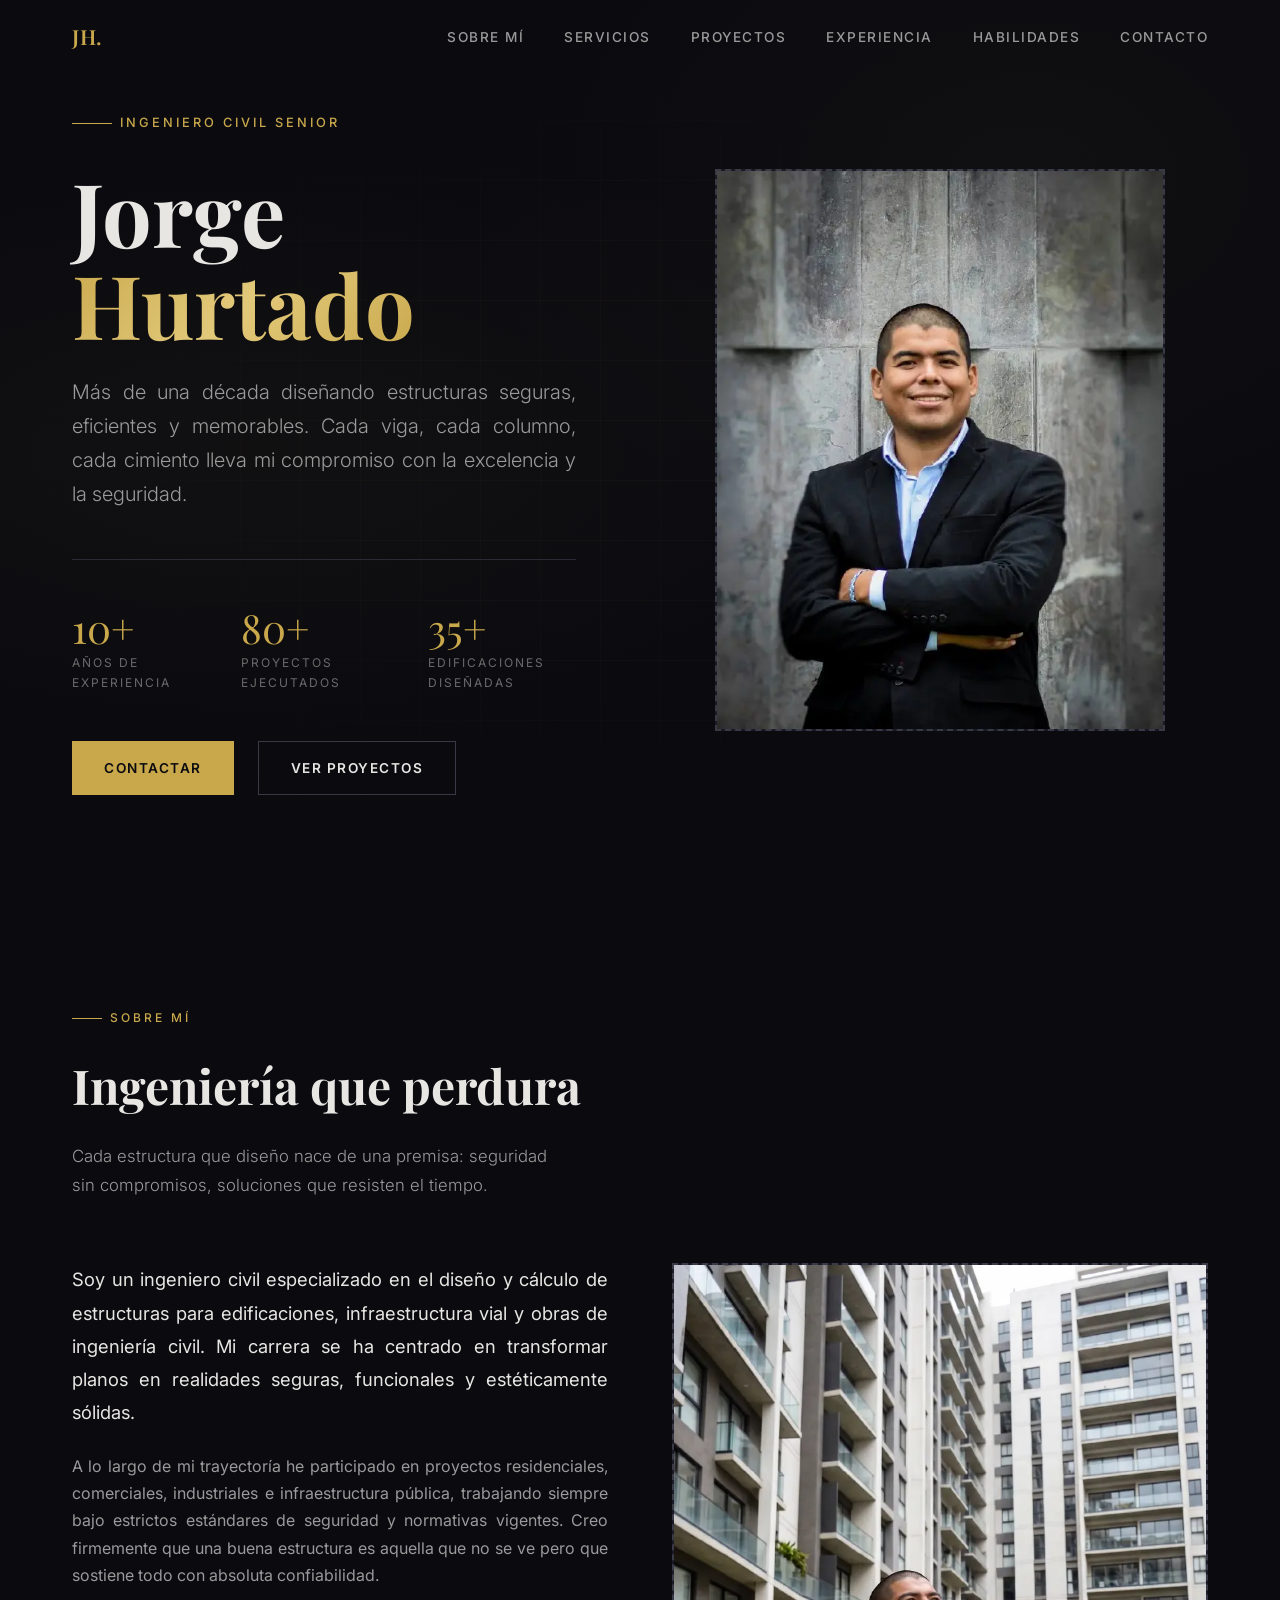
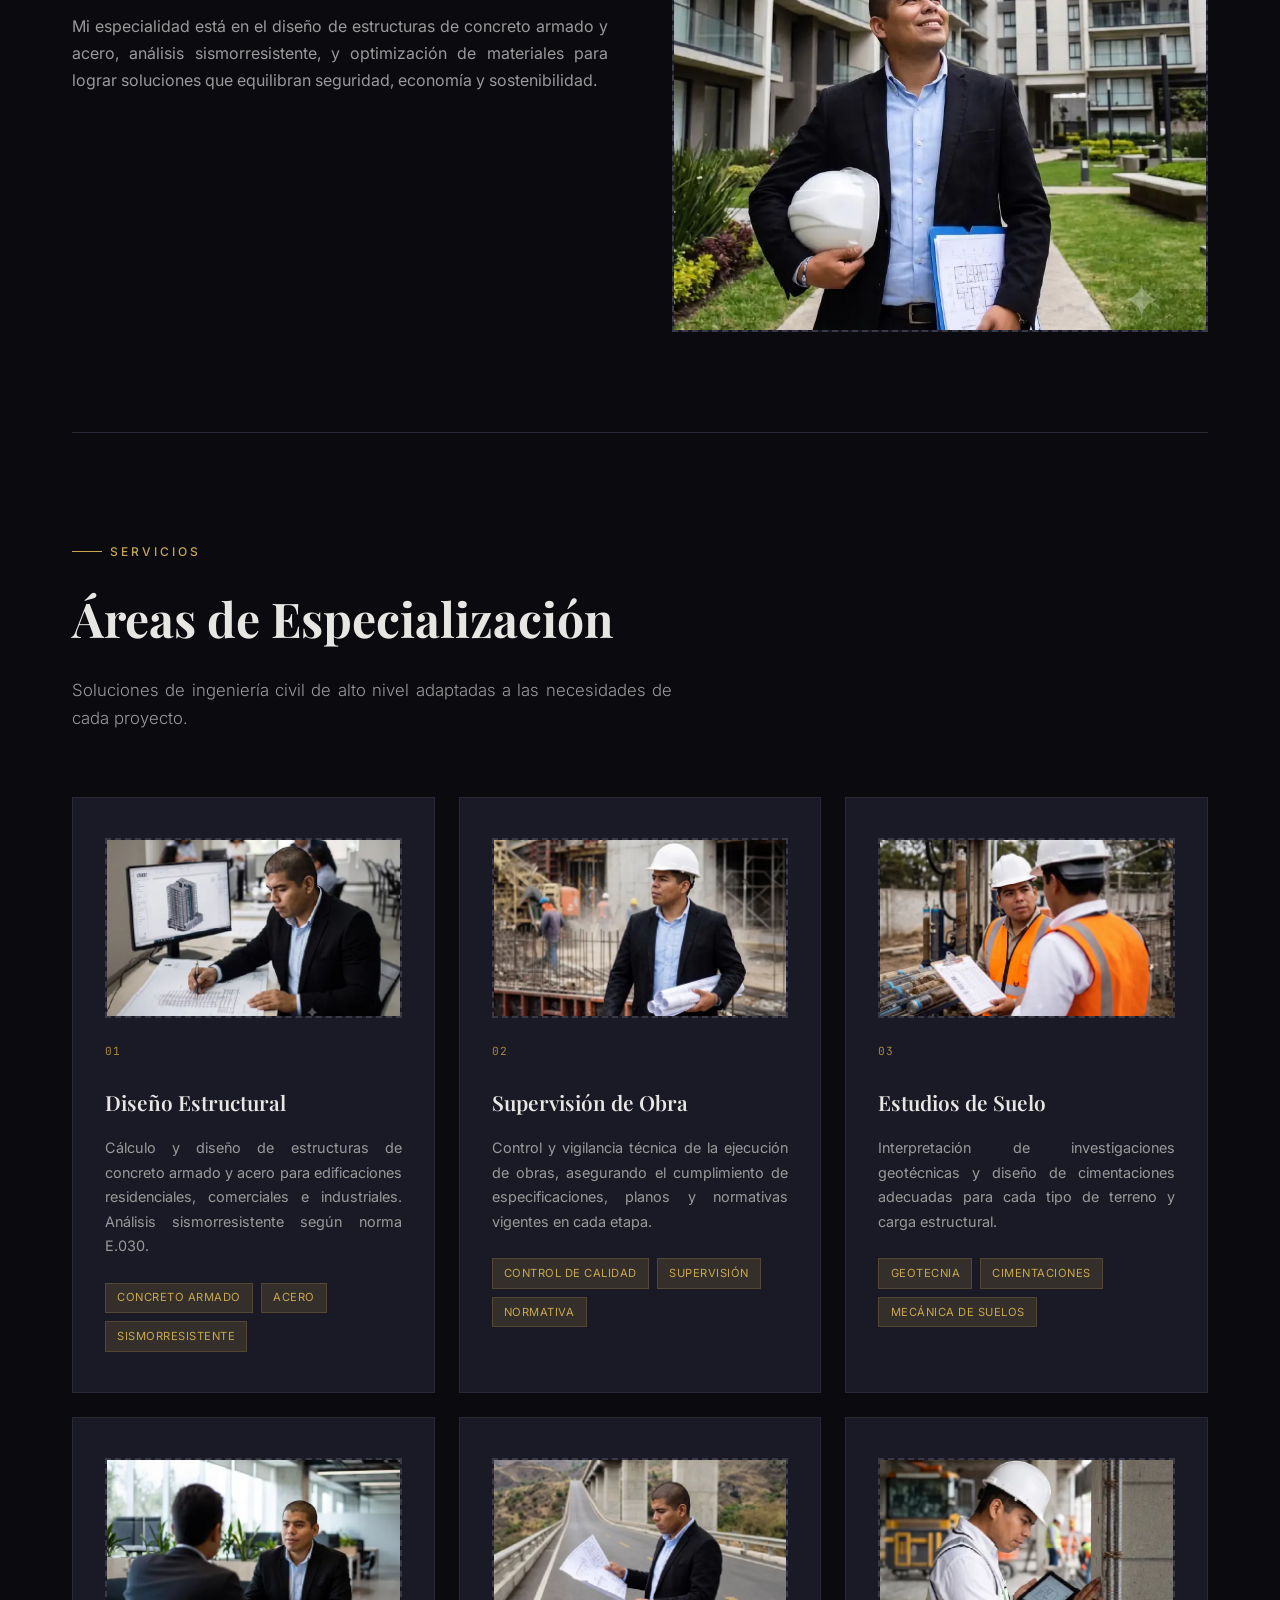
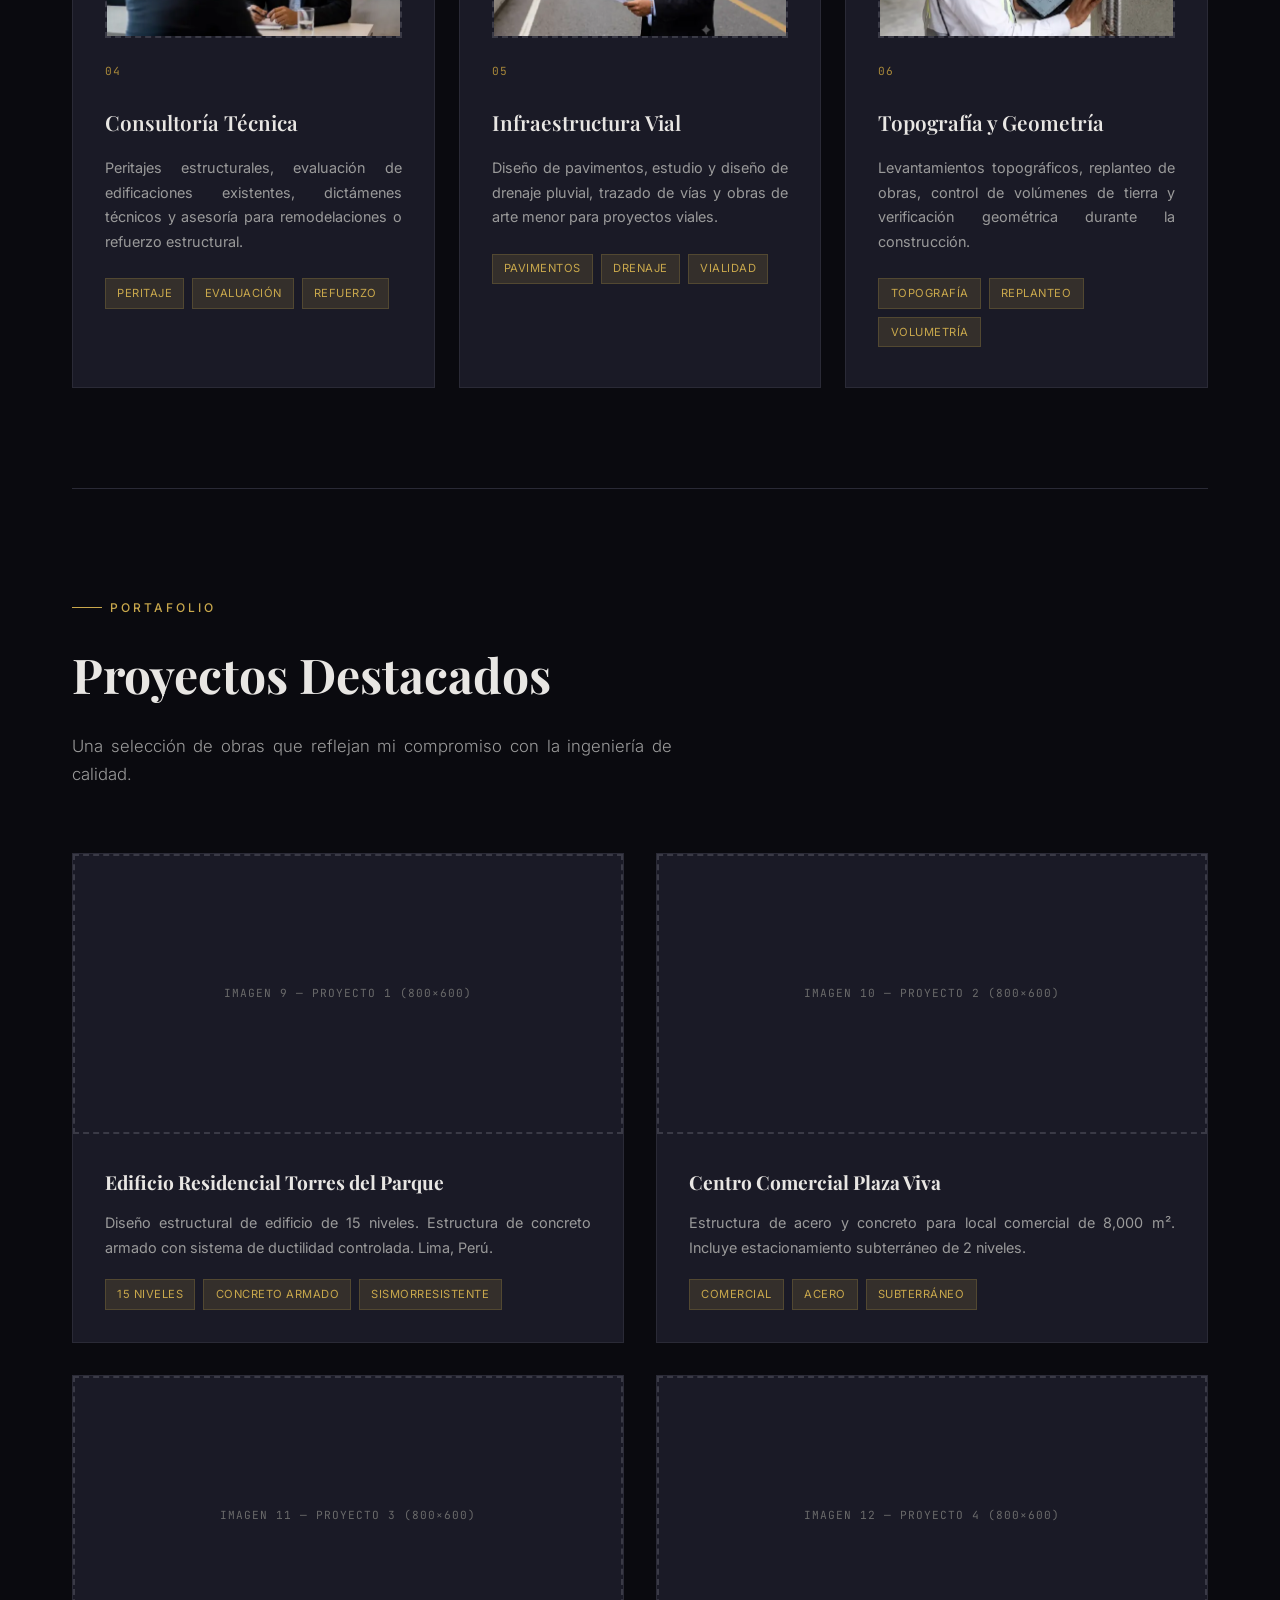
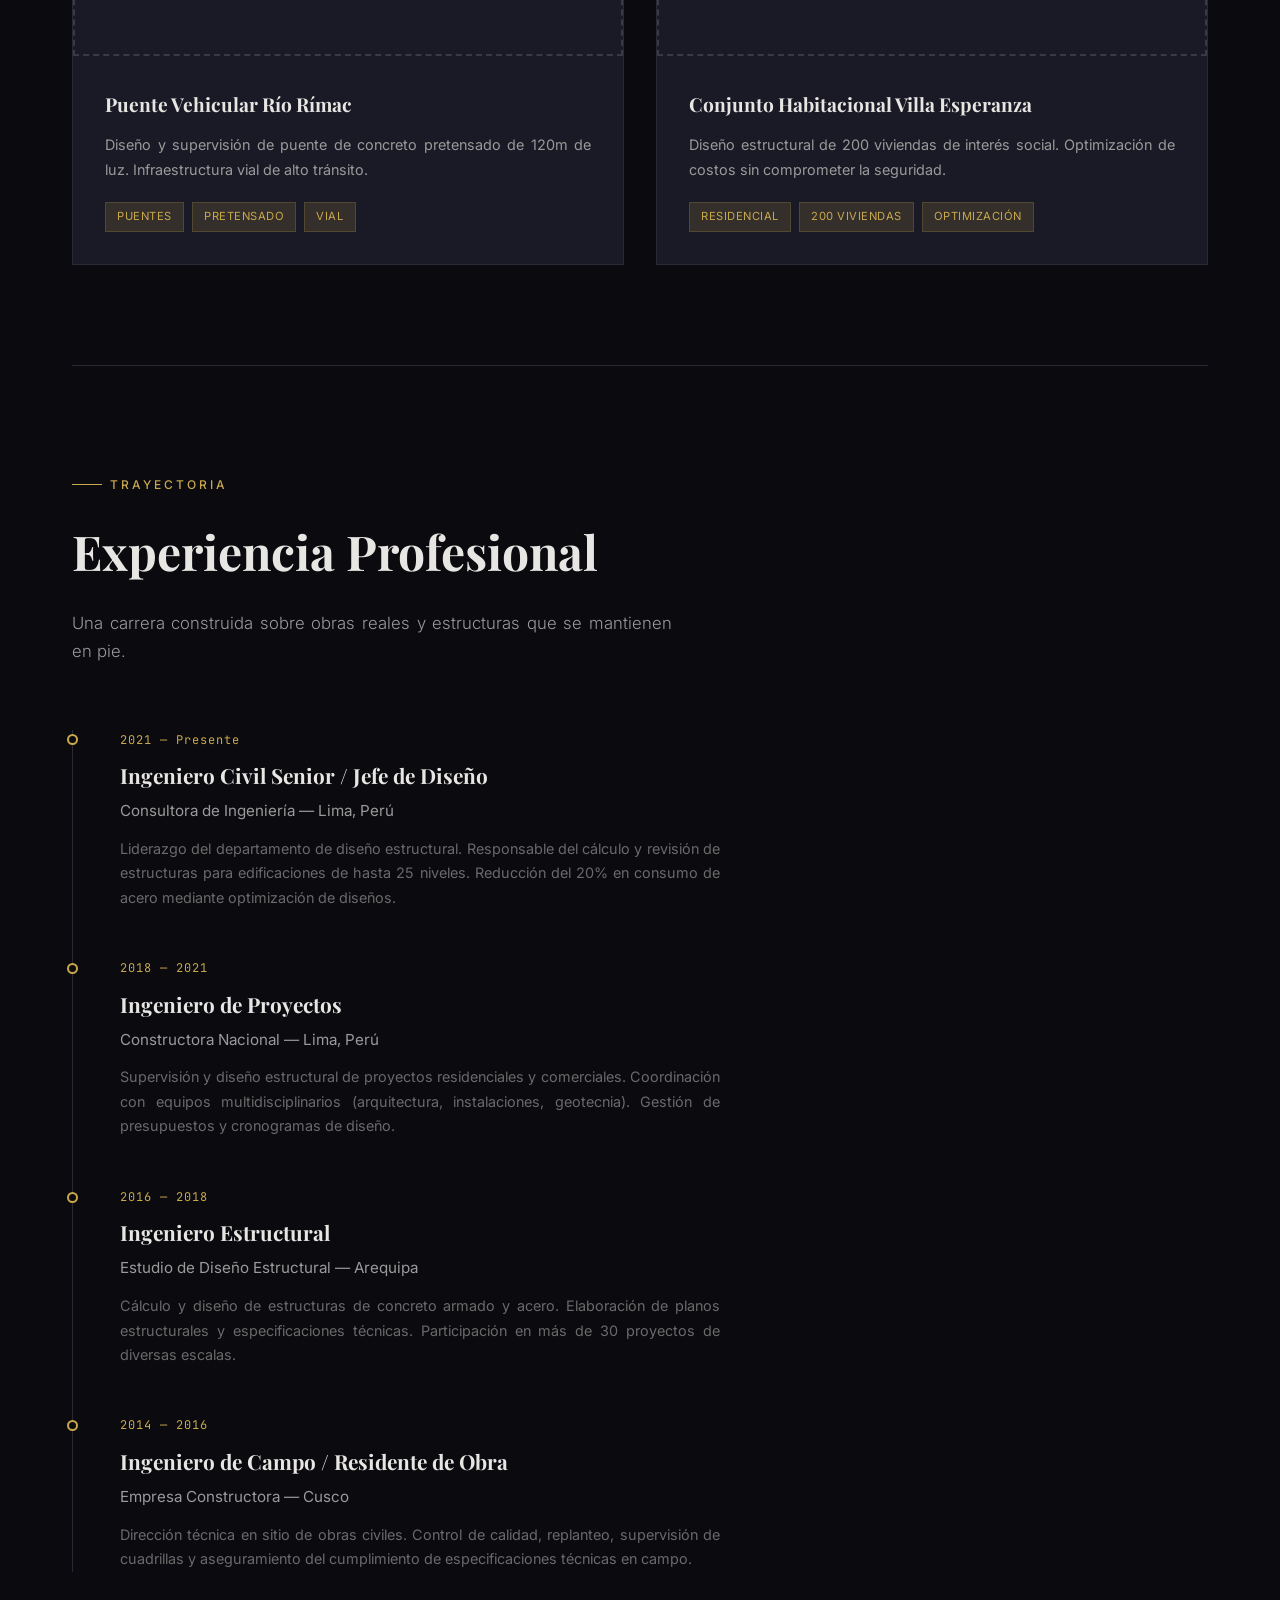
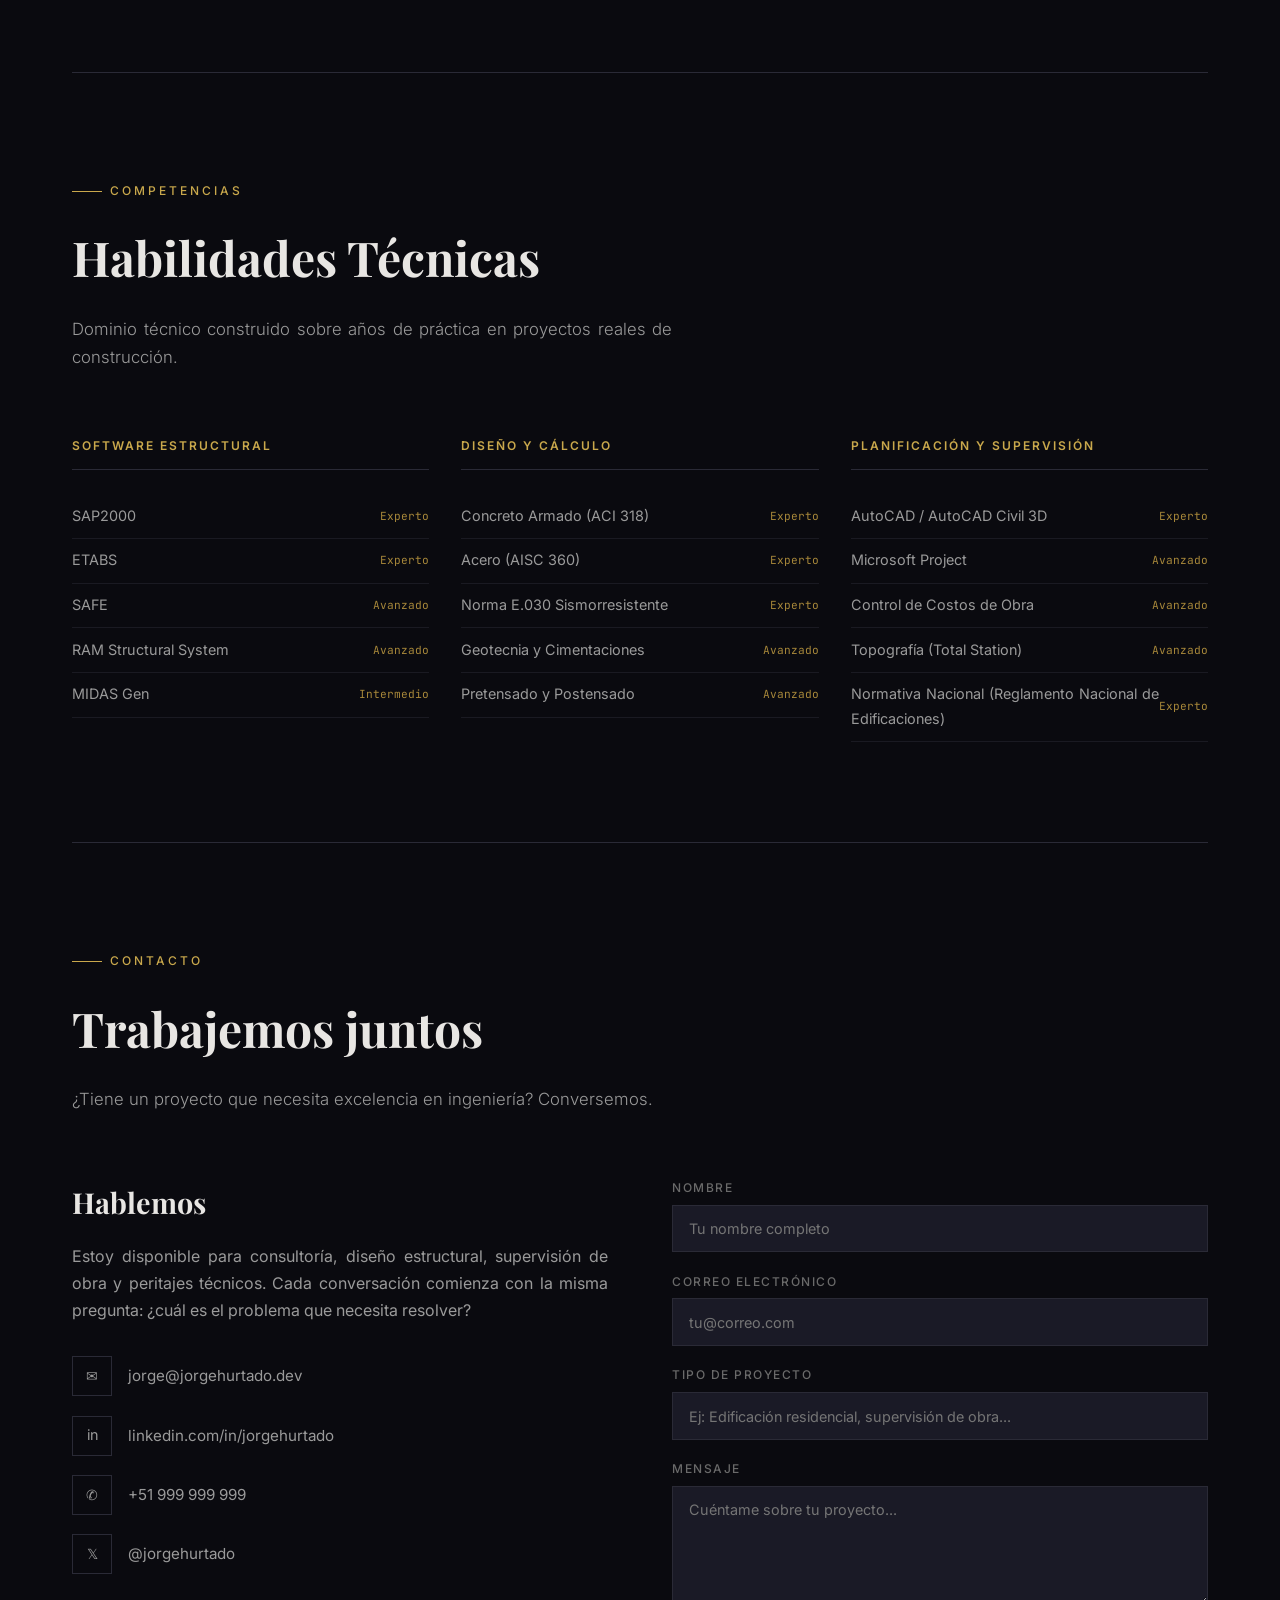
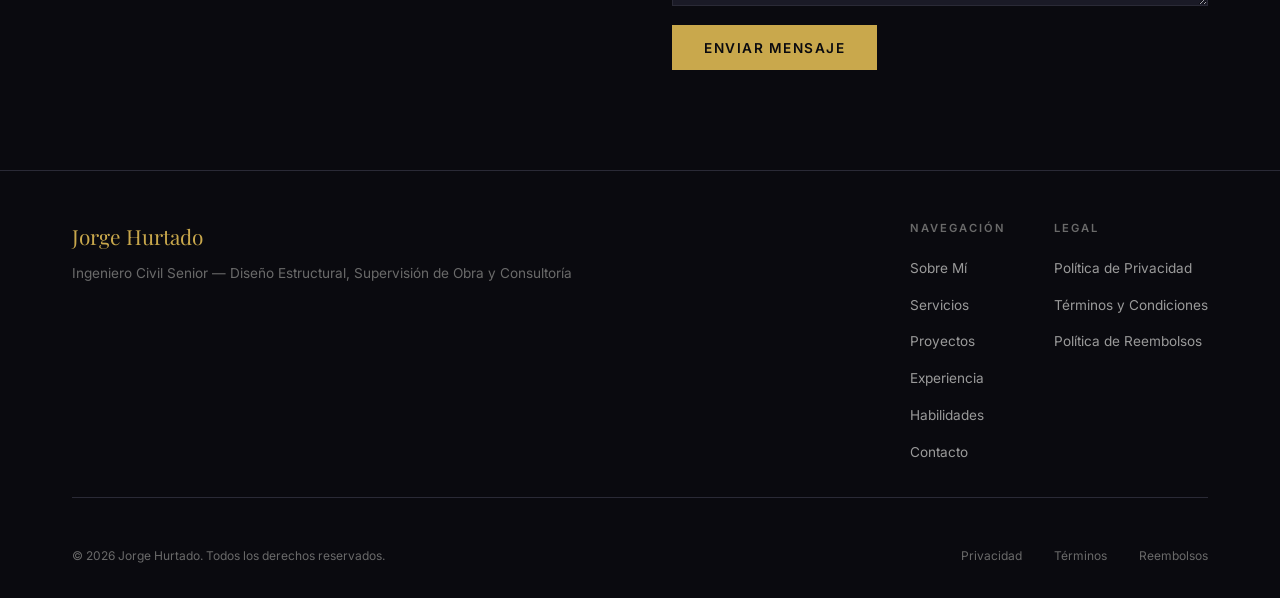
==== commit 2dae3561: "🤖task: add iamges" ====
--- a/index.html
+++ b/index.html
@@ -66,7 +66,7 @@
       </div>
       <div class="hero-photo">
         <div class="img-slot hero-photo-slot" data-img="1">
-          <span class="img-slot-label">IMAGEN 1 — Foto Profesional (600×750)</span>
+          <img src="images/hero.webp" alt="Jorge Hurtado — Ingeniero Civil Senior" >
         </div>
       </div>
     </div>
@@ -77,7 +77,7 @@
     <div class="section-header fade-in">
       <div class="section-label">Sobre Mí</div>
       <h2 class="section-title">Ingeniería que perdura</h2>
-      <p class="section-subtitle">Cada estructura que diseño nace de una premisa: seguridad sin compromisos, soluciones que resisten el tiempo.</p>
+      <p class="section-subtitle">Cada estructura que diseño nace de una premisa: seguridad<br>sin compromisos, soluciones que resisten el tiempo.</p>
     </div>
     <div class="about-grid">
       <div class="about-text fade-in">
@@ -94,7 +94,7 @@
       <!-- IMAGEN 2: Foto profesional del ingeniero (retrato, uniforme de obra o en oficina con planos) -->
       <div class="about-image-wrap fade-in">
         <div class="img-slot about-img" data-img="2">
-          <span class="img-slot-label">IMAGEN 2 — Foto Profesional (800×1000)</span>
+          <img src="images/sobre-mi.webp" alt="Jorge Hurtado — Ingeniero Civil" >
         </div>
       </div>
     </div>
@@ -114,7 +114,7 @@
       <!-- IMAGEN 3 -->
       <div class="service-card fade-in">
         <div class="img-slot service-img" data-img="3">
-          <span class="img-slot-label">IMAGEN 3</span>
+          <img src="images/diseño-estructural.webp" alt="Diseño Estructural" loading="lazy">
         </div>
         <div class="service-number">01</div>
         <h3 class="service-title">Diseño Estructural</h3>
@@ -129,7 +129,7 @@
       <!-- IMAGEN 4 -->
       <div class="service-card fade-in">
         <div class="img-slot service-img" data-img="4">
-          <span class="img-slot-label">IMAGEN 4</span>
+          <img src="images/Supervisión-de-Obra.webp" alt="Supervisión de Obra" loading="lazy">
         </div>
         <div class="service-number">02</div>
         <h3 class="service-title">Supervisión de Obra</h3>
@@ -144,7 +144,7 @@
       <!-- IMAGEN 5 -->
       <div class="service-card fade-in">
         <div class="img-slot service-img" data-img="5">
-          <span class="img-slot-label">IMAGEN 5</span>
+          <img src="images/Estudios-de-Suelo.webp" alt="Estudios de Suelo" loading="lazy">
         </div>
         <div class="service-number">03</div>
         <h3 class="service-title">Estudios de Suelo</h3>
@@ -159,7 +159,7 @@
       <!-- IMAGEN 6 -->
       <div class="service-card fade-in">
         <div class="img-slot service-img" data-img="6">
-          <span class="img-slot-label">IMAGEN 6</span>
+          <img src="images/Consultoría-Técnica.webp" alt="Consultoría Técnica" loading="lazy">
         </div>
         <div class="service-number">04</div>
         <h3 class="service-title">Consultoría Técnica</h3>
@@ -174,7 +174,7 @@
       <!-- IMAGEN 7 -->
       <div class="service-card fade-in">
         <div class="img-slot service-img" data-img="7">
-          <span class="img-slot-label">IMAGEN 7</span>
+          <img src="images/Infraestructura-Vial.webp" alt="Infraestructura Vial" loading="lazy">
         </div>
         <div class="service-number">05</div>
         <h3 class="service-title">Infraestructura Vial</h3>
@@ -189,7 +189,7 @@
       <!-- IMAGEN 8 -->
       <div class="service-card fade-in">
         <div class="img-slot service-img" data-img="8">
-          <span class="img-slot-label">IMAGEN 8</span>
+          <img src="images/tipografia-y-geometria.webp" alt="Topografía y Geometría" loading="lazy">
         </div>
         <div class="service-number">06</div>
         <h3 class="service-title">Topografía y Geometría</h3>
--- a/styles.css
+++ b/styles.css
@@ -37,6 +37,7 @@
   line-height: 1.7;
   -webkit-font-smoothing: antialiased;
   -moz-osx-font-smoothing: grayscale;
+  text-align: justify;
 }
 
 ::selection {
@@ -378,12 +379,14 @@
   color: var(--text-secondary);
   margin-bottom: 1.5rem;
   font-size: 1rem;
+  text-align: justify;
 }
 
 .about-text p:first-of-type {
   font-size: 1.15rem;
   color: var(--text-primary);
   line-height: 1.8;
+  text-align: justify;
 }
 
 .about-highlights {
@@ -484,6 +487,7 @@
   font-size: 0.9rem;
   color: var(--text-secondary);
   line-height: 1.7;
+  text-align: justify;
 }
 
 .service-tags {
@@ -572,6 +576,7 @@
   color: var(--text-muted);
   max-width: 600px;
   line-height: 1.7;
+  text-align: justify;
 }
 
 /* ── SKILLS ── */
@@ -870,6 +875,7 @@
   margin-bottom: 1rem;
   font-size: 0.95rem;
   line-height: 1.8;
+  text-align: justify;
 }
 
 .legal-content ul, .legal-content ol {
@@ -907,6 +913,12 @@
 
 .img-slot:hover {
   border-color: var(--accent-dim);
+}
+
+.img-slot img {
+  width: 100%;
+  height: 100%;
+  object-fit: cover;
 }
 
 .img-slot-label {
@@ -935,11 +947,6 @@
   width: 100%;
   height: 180px;
   margin-bottom: 1.5rem;
-  border: 2px dashed var(--border-light);
-}
-
-.service-img .img-slot-label {
-  font-size: 0.6rem;
 }
 
 /* Project cards */
@@ -985,6 +992,7 @@
   color: var(--text-secondary);
   line-height: 1.7;
   margin-bottom: 1.2rem;
+  text-align: justify;
 }
 
 .project-tags {
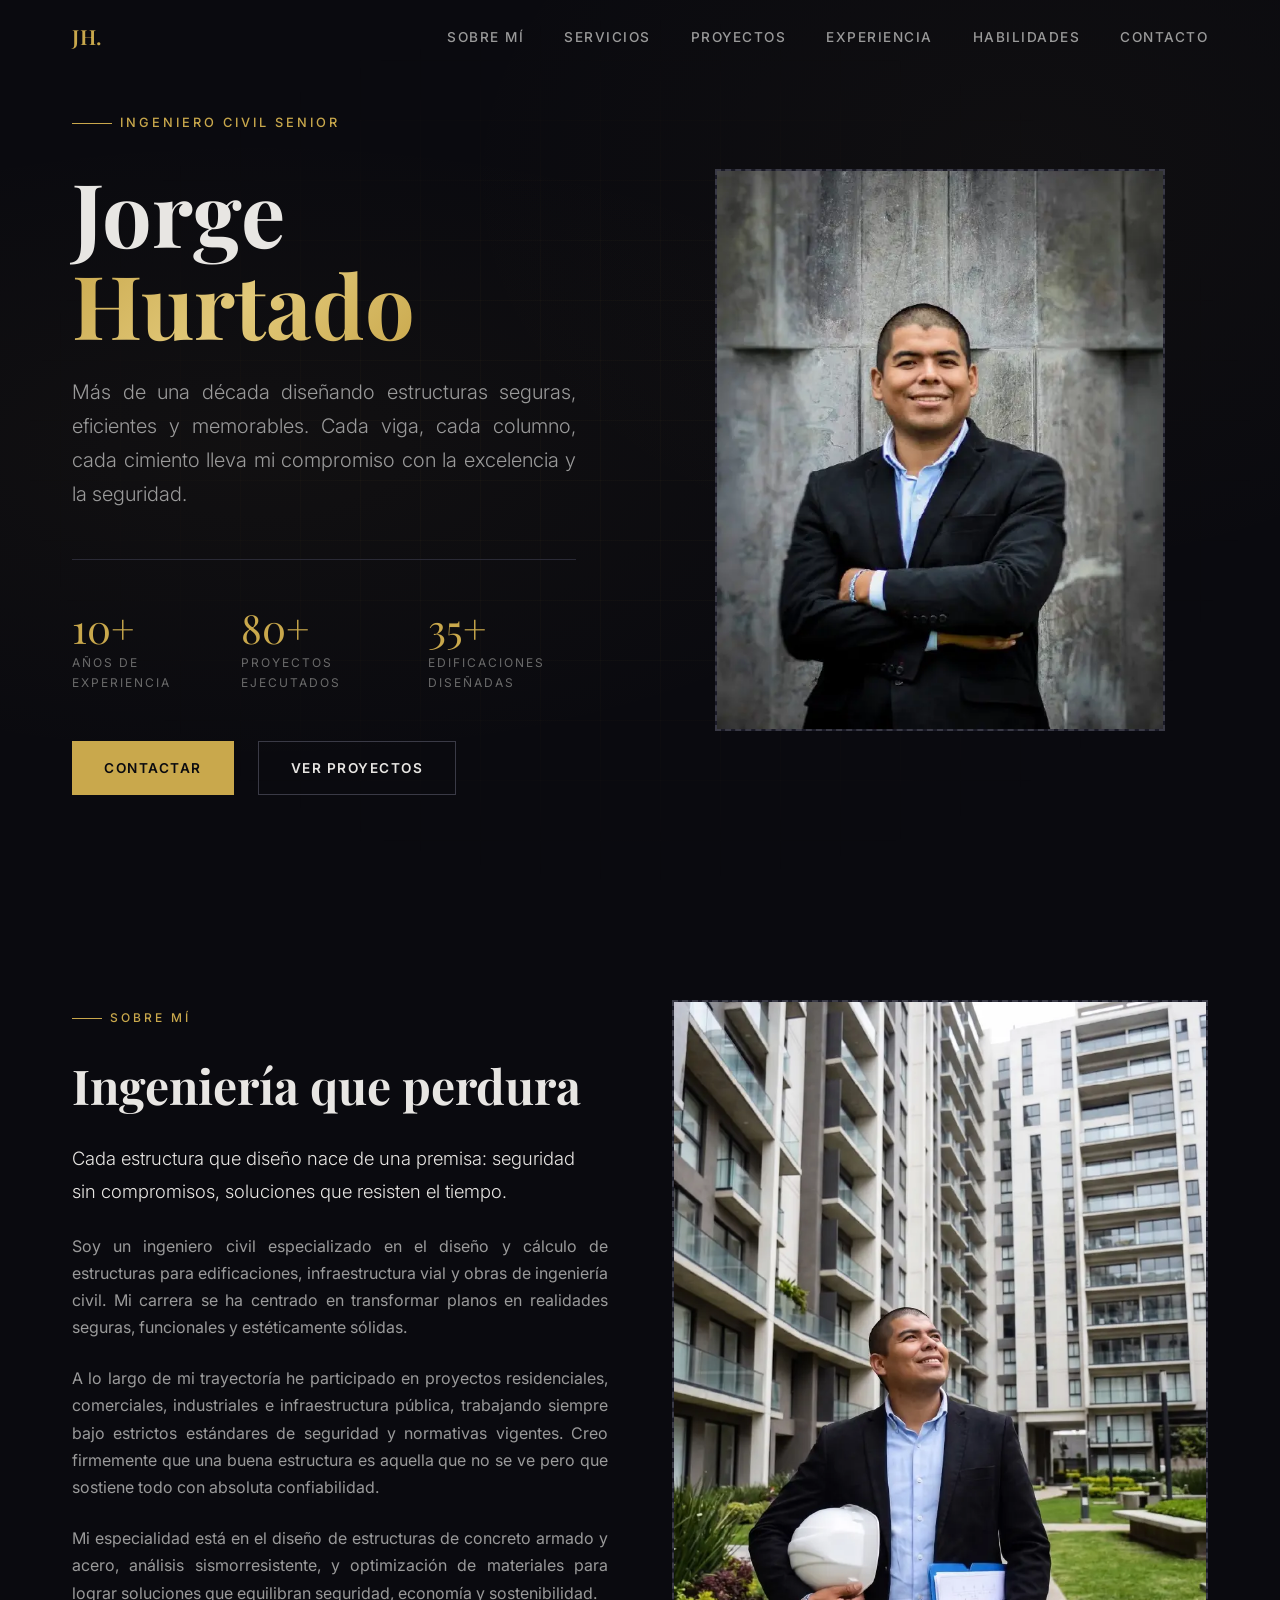
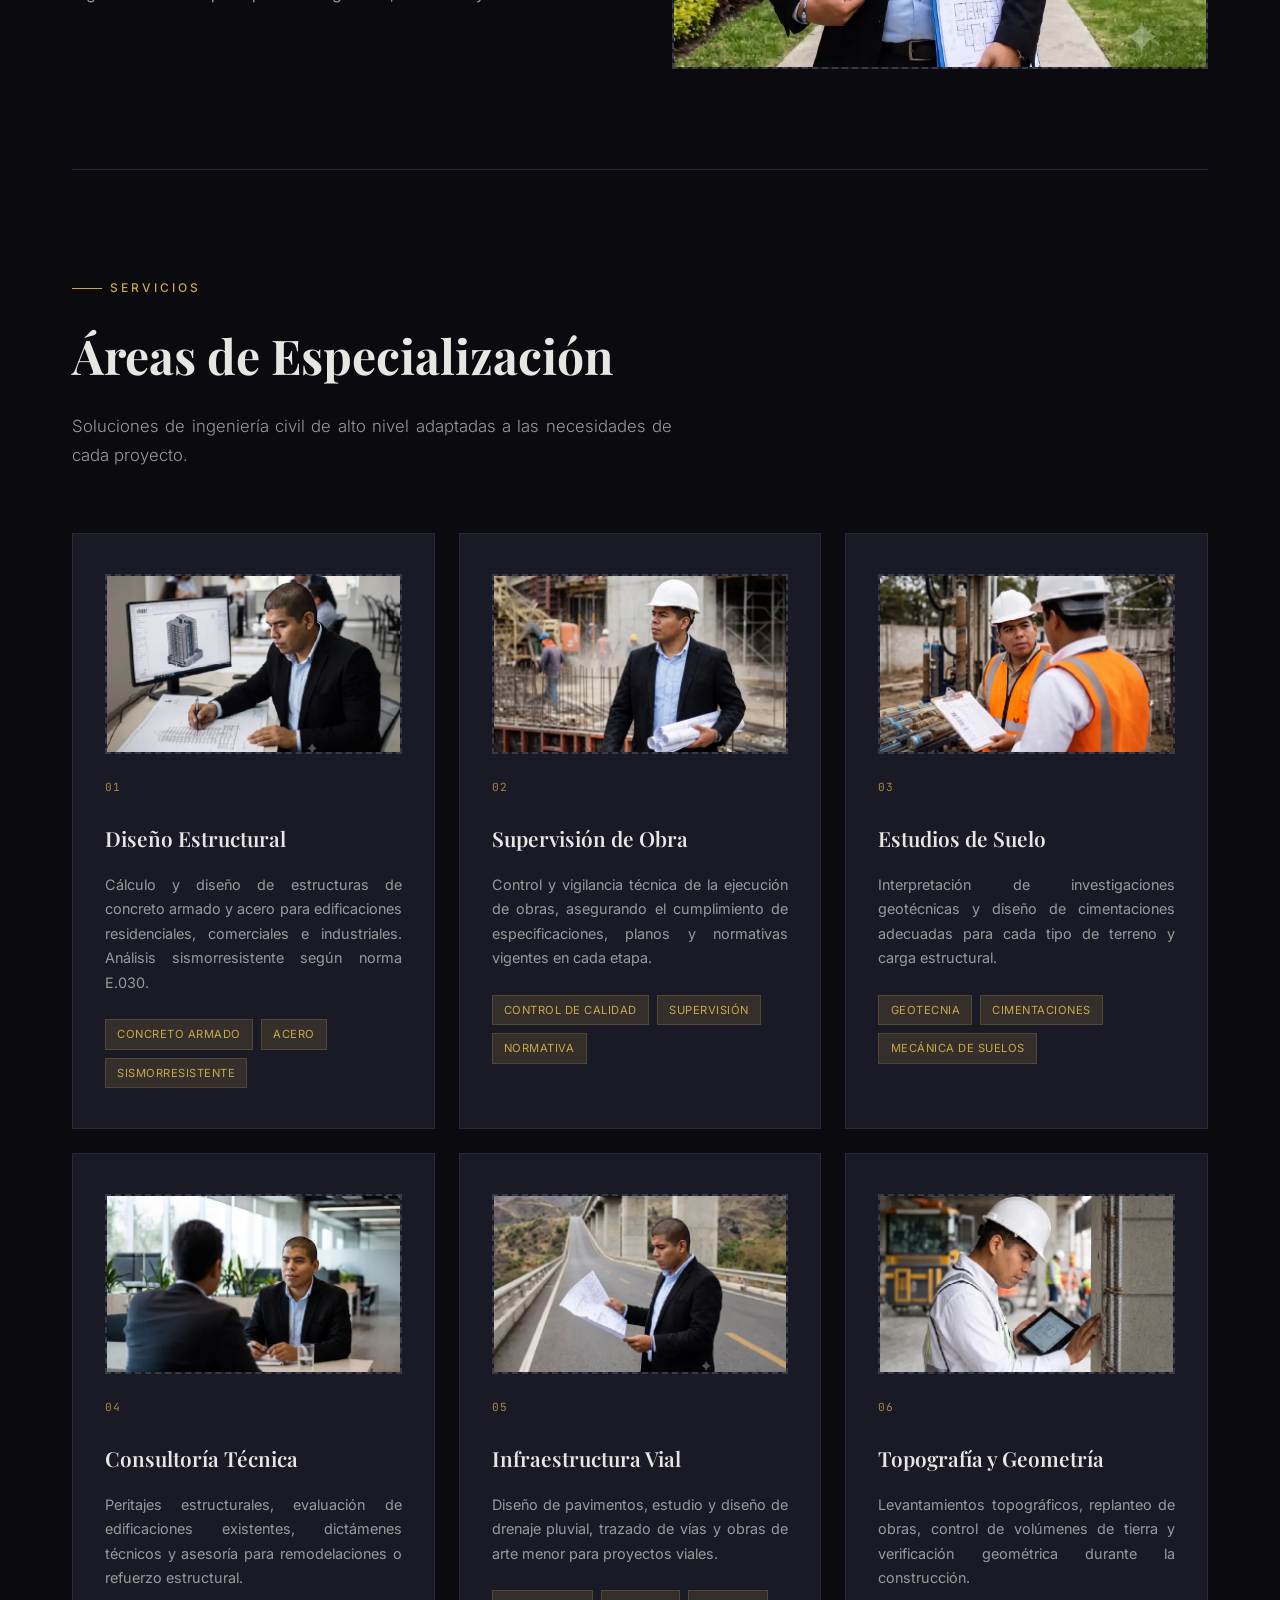
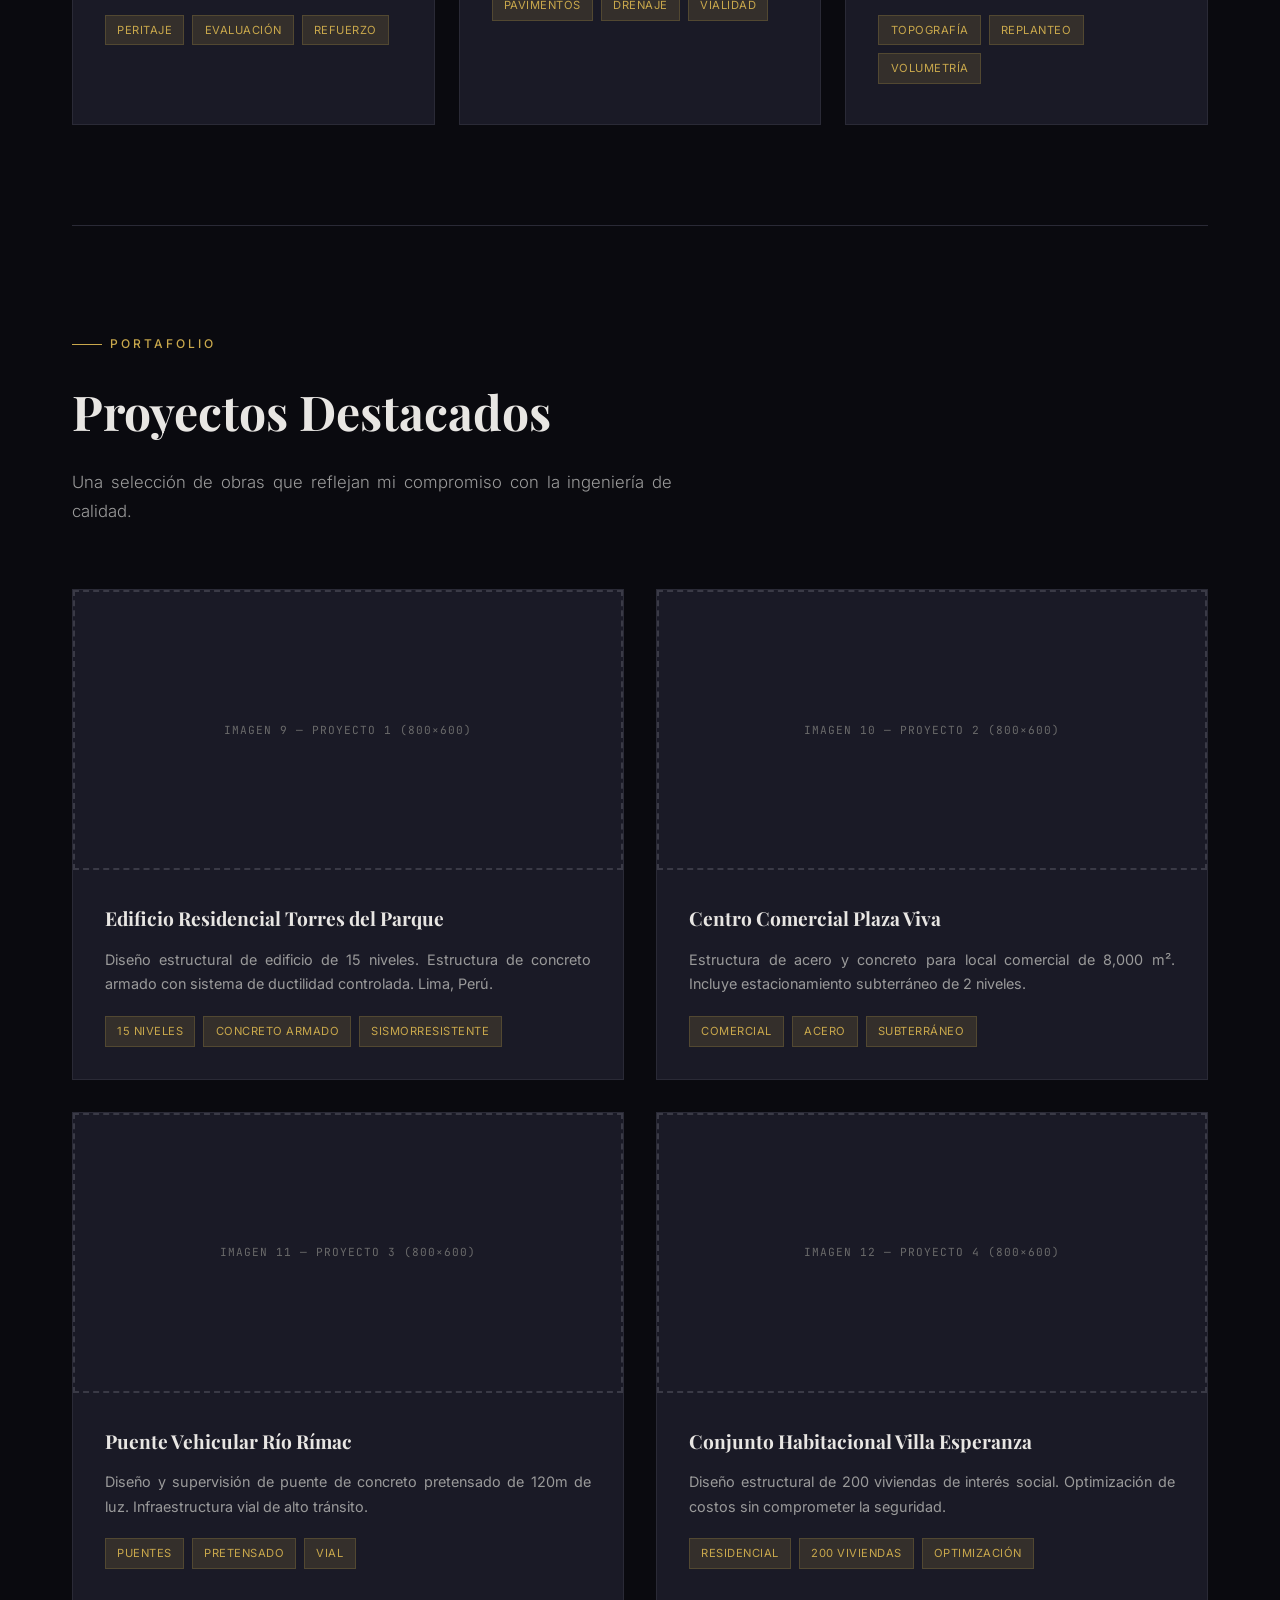
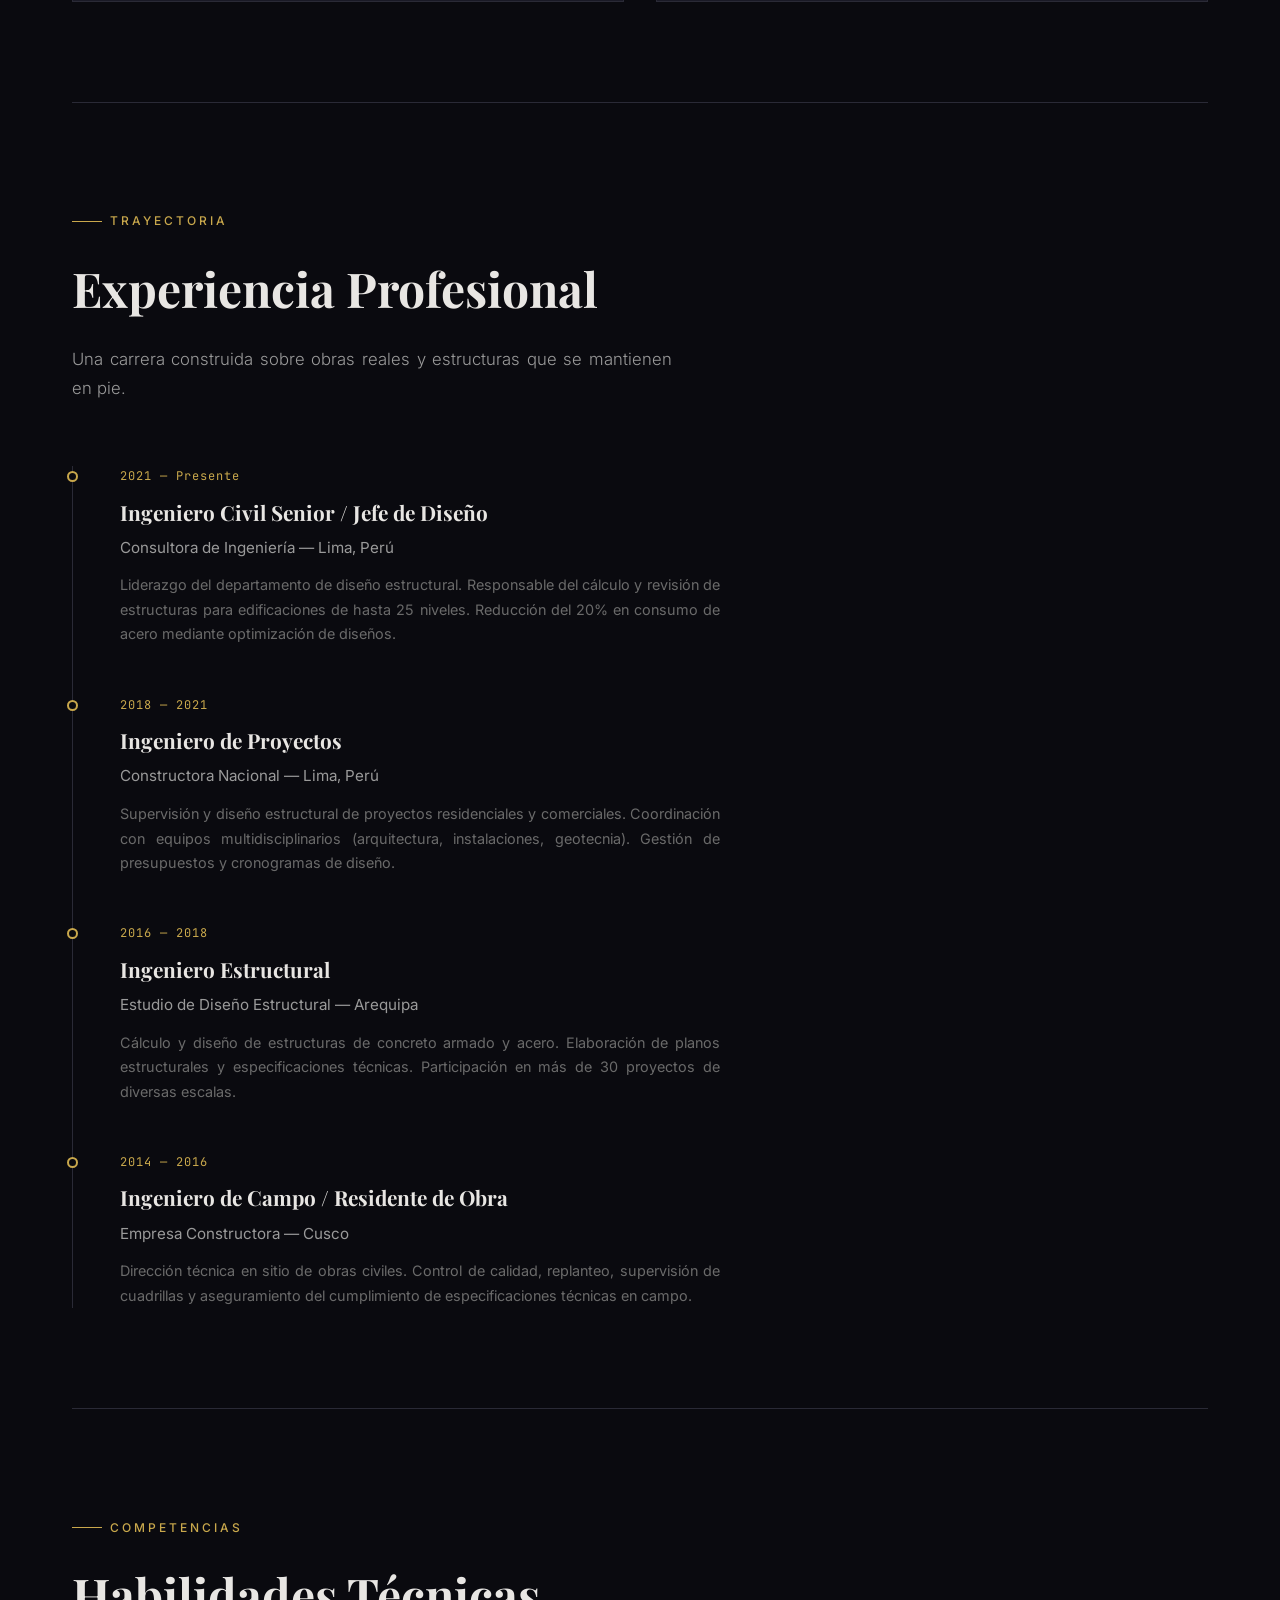
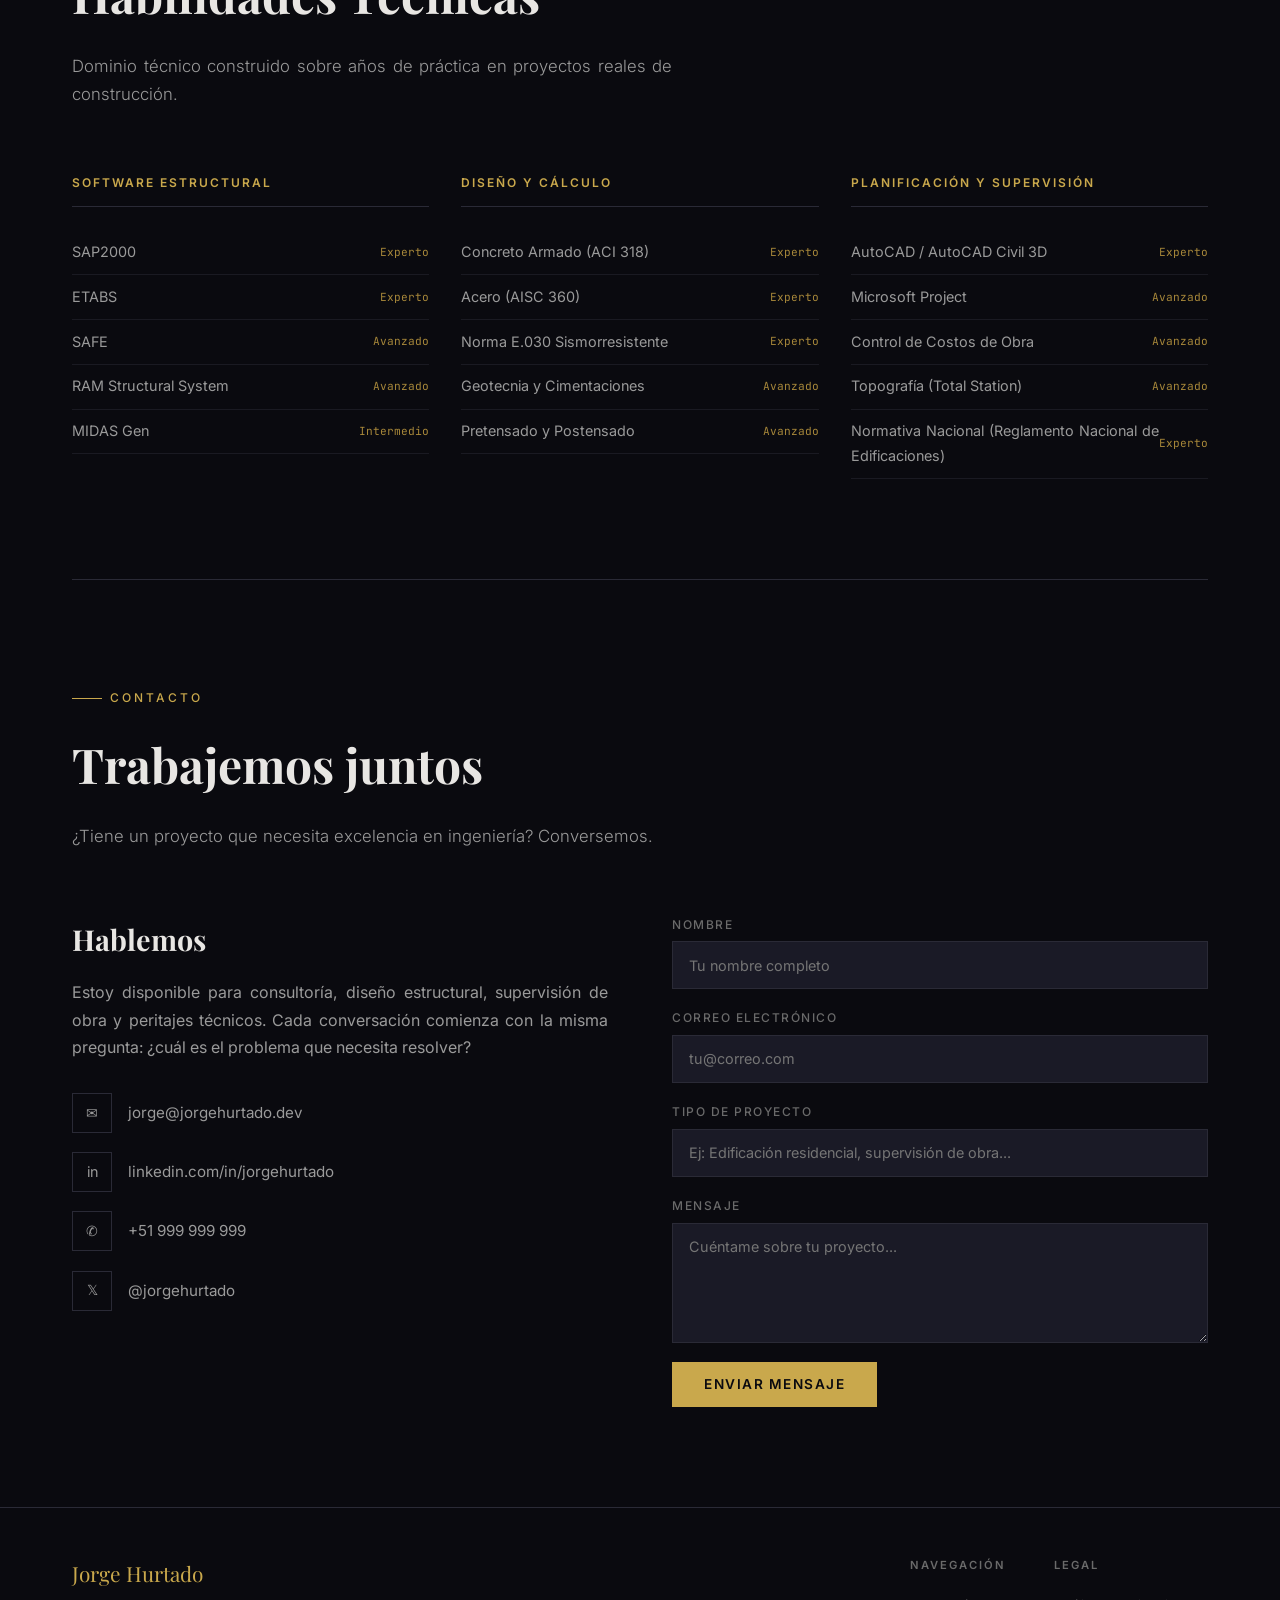
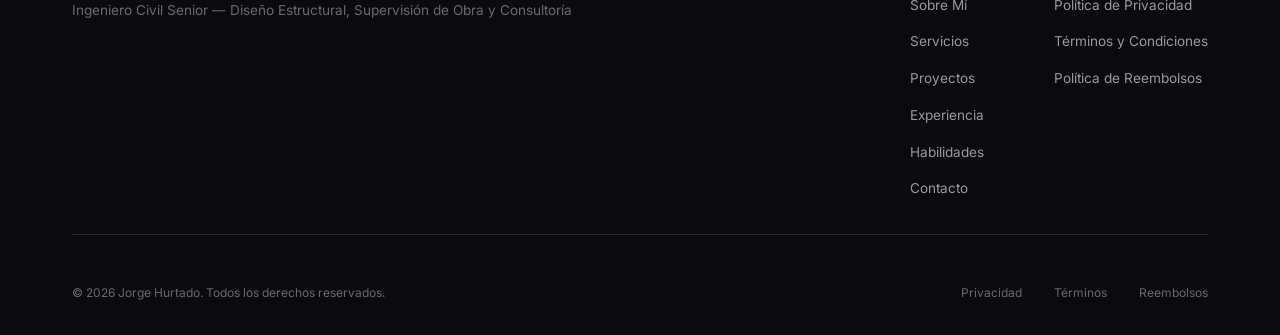
==== commit 33c67be5: "🤖task: text updates" ====
--- a/index.html
+++ b/index.html
@@ -1,507 +1,724 @@
-<!DOCTYPE html>
+<!doctype html>
 <html lang="es">
-<head>
-  <meta charset="UTF-8">
-  <meta name="viewport" content="width=device-width, initial-scale=1.0">
-  <title>Jorge Hurtado — Ingeniero Civil Senior</title>
-  <meta name="description" content="Portafolio profesional de Jorge Hurtado, Ingeniero Civil Senior. Diseño y cálculo de estructuras, supervisión de obra y gestión de proyectos de construcción.">
-  <link rel="preconnect" href="https://fonts.googleapis.com">
-  <link rel="preconnect" href="https://fonts.gstatic.com" crossorigin>
-  <link href="https://fonts.googleapis.com/css2?family=Inter:wght@300;400;500;600;700&family=Playfair+Display:wght@400;600;700&family=JetBrains+Mono:wght@400;500&display=swap" rel="stylesheet">
-  <link rel="stylesheet" href="styles.css">
-</head>
-<body>
-
-  <!-- NAVIGATION -->
-  <nav class="nav" id="nav">
-    <div class="nav-inner">
-      <a href="#" class="nav-logo">JH.</a>
-      <ul class="nav-links" id="navLinks">
-        <li><a href="#sobre-mi" onclick="closeNav()">Sobre Mí</a></li>
-        <li><a href="#servicios" onclick="closeNav()">Servicios</a></li>
-        <li><a href="#proyectos" onclick="closeNav()">Proyectos</a></li>
-        <li><a href="#experiencia" onclick="closeNav()">Experiencia</a></li>
-        <li><a href="#habilidades" onclick="closeNav()">Habilidades</a></li>
-        <li><a href="#contacto" onclick="closeNav()">Contacto</a></li>
-      </ul>
-      <button class="nav-toggle" id="navToggle" aria-label="Menú">
-        <span></span>
-        <span></span>
-        <span></span>
-      </button>
-    </div>
-  </nav>
-
-  <!-- HERO -->
-  <section class="hero" id="hero">
-    <div class="hero-bg"></div>
-    <div class="hero-grid"></div>
-    <div class="hero-content">
-      <div class="hero-text">
-        <div class="hero-label">Ingeniero Civil Senior</div>
-        <h1 class="hero-name">
-          Jorge<br><span class="accent">Hurtado</span>
-        </h1>
-        <p class="hero-title">
-          Más de una década diseñando estructuras seguras, eficientes y memorables. Cada viga, cada columno, cada cimiento lleva mi compromiso con la excelencia y la seguridad.
+  <head>
+    <meta charset="UTF-8" />
+    <meta name="viewport" content="width=device-width, initial-scale=1.0" />
+    <title>Jorge Hurtado — Ingeniero Civil Senior</title>
+    <meta
+      name="description"
+      content="Portafolio profesional de Jorge Hurtado, Ingeniero Civil Senior. Diseño y cálculo de estructuras, supervisión de obra y gestión de proyectos de construcción."
+    />
+    <link rel="preconnect" href="https://fonts.googleapis.com" />
+    <link rel="preconnect" href="https://fonts.gstatic.com" crossorigin />
+    <link
+      href="https://fonts.googleapis.com/css2?family=Inter:wght@300;400;500;600;700&family=Playfair+Display:wght@400;600;700&family=JetBrains+Mono:wght@400;500&display=swap"
+      rel="stylesheet"
+    />
+    <link rel="stylesheet" href="styles.css" />
+  </head>
+  <body>
+    <!-- NAVIGATION -->
+    <nav class="nav" id="nav">
+      <div class="nav-inner">
+        <a href="#" class="nav-logo">JH.</a>
+        <ul class="nav-links" id="navLinks">
+          <li><a href="#sobre-mi" onclick="closeNav()">Sobre Mí</a></li>
+          <li><a href="#servicios" onclick="closeNav()">Servicios</a></li>
+          <li><a href="#proyectos" onclick="closeNav()">Proyectos</a></li>
+          <li><a href="#experiencia" onclick="closeNav()">Experiencia</a></li>
+          <li><a href="#habilidades" onclick="closeNav()">Habilidades</a></li>
+          <li><a href="#contacto" onclick="closeNav()">Contacto</a></li>
+        </ul>
+        <button class="nav-toggle" id="navToggle" aria-label="Menú">
+          <span></span>
+          <span></span>
+          <span></span>
+        </button>
+      </div>
+    </nav>
+
+    <!-- HERO -->
+    <section class="hero" id="hero">
+      <div class="hero-bg"></div>
+      <div class="hero-grid"></div>
+      <div class="hero-content">
+        <div class="hero-text">
+          <div class="hero-label">Ingeniero Civil Senior</div>
+          <h1 class="hero-name">
+            Jorge<br /><span class="accent">Hurtado</span>
+          </h1>
+          <p class="hero-title">
+            Más de una década diseñando estructuras seguras, eficientes y
+            memorables. Cada viga, cada columno, cada cimiento lleva mi
+            compromiso con la excelencia y la seguridad.
+          </p>
+          <div class="hero-meta">
+            <div class="hero-stat">
+              <div class="hero-stat-number">10+</div>
+              <div class="hero-stat-label">Años de Experiencia</div>
+            </div>
+            <div class="hero-stat">
+              <div class="hero-stat-number">80+</div>
+              <div class="hero-stat-label">Proyectos Ejecutados</div>
+            </div>
+            <div class="hero-stat">
+              <div class="hero-stat-number">35+</div>
+              <div class="hero-stat-label">Edificaciones Diseñadas</div>
+            </div>
+          </div>
+          <div class="hero-cta">
+            <a href="#contacto" class="btn btn-primary">Contactar</a>
+            <a href="#proyectos" class="btn btn-outline">Ver Proyectos</a>
+          </div>
+        </div>
+        <div class="hero-photo">
+          <div class="img-slot hero-photo-slot" data-img="1">
+            <img
+              src="images/hero.webp"
+              alt="Jorge Hurtado — Ingeniero Civil Senior"
+            />
+          </div>
+        </div>
+      </div>
+    </section>
+
+    <!-- ABOUT -->
+    <section class="section" id="sobre-mi">
+      <div class="about-grid">
+        <div class="about-text fade-in">
+          <div class="section-label">Sobre Mí</div>
+          <h2 class="section-title">Ingeniería que perdura</h2>
+          <p class="section-subtitle">
+            Cada estructura que diseño nace de una premisa: seguridad<br />sin
+            compromisos, soluciones que resisten el tiempo.
+          </p>
+          <p>
+            Soy un ingeniero civil especializado en el diseño y cálculo de
+            estructuras para edificaciones, infraestructura vial y obras de
+            ingeniería civil. Mi carrera se ha centrado en transformar planos en
+            realidades seguras, funcionales y estéticamente sólidas.
+          </p>
+          <p>
+            A lo largo de mi trayectoría he participado en proyectos
+            residenciales, comerciales, industriales e infraestructura pública,
+            trabajando siempre bajo estrictos estándares de seguridad y
+            normativas vigentes. Creo firmemente que una buena estructura es
+            aquella que no se ve pero que sostiene todo con absoluta
+            confiabilidad.
+          </p>
+          <p>
+            Mi especialidad está en el diseño de estructuras de concreto armado
+            y acero, análisis sismorresistente, y optimización de materiales
+            para lograr soluciones que equilibran seguridad, economía y
+            sostenibilidad.
+          </p>
+        </div>
+        <!-- IMAGEN 2: Foto profesional del ingeniero (retrato, uniforme de obra o en oficina con planos) -->
+        <div class="about-image-wrap fade-in">
+          <div class="img-slot about-img" data-img="2">
+            <img
+              src="images/sobre-mi.webp"
+              alt="Jorge Hurtado — Ingeniero Civil"
+            />
+          </div>
+        </div>
+      </div>
+    </section>
+
+    <div class="section-divider"><hr /></div>
+
+    <!-- SERVICES -->
+    <section class="section" id="servicios">
+      <div class="section-header fade-in">
+        <div class="section-label">Servicios</div>
+        <h2 class="section-title">Áreas de Especialización</h2>
+        <p class="section-subtitle">
+          Soluciones de ingeniería civil de alto nivel adaptadas a las
+          necesidades de cada proyecto.
         </p>
-        <div class="hero-meta">
-          <div class="hero-stat">
-            <div class="hero-stat-number">10+</div>
-            <div class="hero-stat-label">Años de Experiencia</div>
-          </div>
-          <div class="hero-stat">
-            <div class="hero-stat-number">80+</div>
-            <div class="hero-stat-label">Proyectos Ejecutados</div>
-          </div>
-          <div class="hero-stat">
-            <div class="hero-stat-number">35+</div>
-            <div class="hero-stat-label">Edificaciones Diseñadas</div>
-          </div>
-        </div>
-        <div class="hero-cta">
-          <a href="#contacto" class="btn btn-primary">Contactar</a>
-          <a href="#proyectos" class="btn btn-outline">Ver Proyectos</a>
-        </div>
-      </div>
-      <div class="hero-photo">
-        <div class="img-slot hero-photo-slot" data-img="1">
-          <img src="images/hero.webp" alt="Jorge Hurtado — Ingeniero Civil Senior" >
-        </div>
-      </div>
-    </div>
-  </section>
-
-  <!-- ABOUT -->
-  <section class="section" id="sobre-mi">
-    <div class="section-header fade-in">
-      <div class="section-label">Sobre Mí</div>
-      <h2 class="section-title">Ingeniería que perdura</h2>
-      <p class="section-subtitle">Cada estructura que diseño nace de una premisa: seguridad<br>sin compromisos, soluciones que resisten el tiempo.</p>
-    </div>
-    <div class="about-grid">
-      <div class="about-text fade-in">
-        <p>
-          Soy un ingeniero civil especializado en el diseño y cálculo de estructuras para edificaciones, infraestructura vial y obras de ingeniería civil. Mi carrera se ha centrado en transformar planos en realidades seguras, funcionales y estéticamente sólidas.
+      </div>
+      <div class="services-grid">
+        <!-- IMAGEN 3 -->
+        <div class="service-card fade-in">
+          <div class="img-slot service-img" data-img="3">
+            <img
+              src="images/diseño-estructural.webp"
+              alt="Diseño Estructural"
+              loading="lazy"
+            />
+          </div>
+          <div class="service-number">01</div>
+          <h3 class="service-title">Diseño Estructural</h3>
+          <p class="service-desc">
+            Cálculo y diseño de estructuras de concreto armado y acero para
+            edificaciones residenciales, comerciales e industriales. Análisis
+            sismorresistente según norma E.030.
+          </p>
+          <div class="service-tags">
+            <span class="service-tag">Concreto Armado</span>
+            <span class="service-tag">Acero</span>
+            <span class="service-tag">Sismorresistente</span>
+          </div>
+        </div>
+
+        <!-- IMAGEN 4 -->
+        <div class="service-card fade-in">
+          <div class="img-slot service-img" data-img="4">
+            <img
+              src="images/Supervisión-de-Obra.webp"
+              alt="Supervisión de Obra"
+              loading="lazy"
+            />
+          </div>
+          <div class="service-number">02</div>
+          <h3 class="service-title">Supervisión de Obra</h3>
+          <p class="service-desc">
+            Control y vigilancia técnica de la ejecución de obras, asegurando el
+            cumplimiento de especificaciones, planos y normativas vigentes en
+            cada etapa.
+          </p>
+          <div class="service-tags">
+            <span class="service-tag">Control de Calidad</span>
+            <span class="service-tag">Supervisión</span>
+            <span class="service-tag">Normativa</span>
+          </div>
+        </div>
+
+        <!-- IMAGEN 5 -->
+        <div class="service-card fade-in">
+          <div class="img-slot service-img" data-img="5">
+            <img
+              src="images/Estudios-de-Suelo.webp"
+              alt="Estudios de Suelo"
+              loading="lazy"
+            />
+          </div>
+          <div class="service-number">03</div>
+          <h3 class="service-title">Estudios de Suelo</h3>
+          <p class="service-desc">
+            Interpretación de investigaciones geotécnicas y diseño de
+            cimentaciones adecuadas para cada tipo de terreno y carga
+            estructural.
+          </p>
+          <div class="service-tags">
+            <span class="service-tag">Geotecnia</span>
+            <span class="service-tag">Cimentaciones</span>
+            <span class="service-tag">Mecánica de Suelos</span>
+          </div>
+        </div>
+
+        <!-- IMAGEN 6 -->
+        <div class="service-card fade-in">
+          <div class="img-slot service-img" data-img="6">
+            <img
+              src="images/Consultoría-Técnica.webp"
+              alt="Consultoría Técnica"
+              loading="lazy"
+            />
+          </div>
+          <div class="service-number">04</div>
+          <h3 class="service-title">Consultoría Técnica</h3>
+          <p class="service-desc">
+            Peritajes estructurales, evaluación de edificaciones existentes,
+            dictámenes técnicos y asesoría para remodelaciones o refuerzo
+            estructural.
+          </p>
+          <div class="service-tags">
+            <span class="service-tag">Peritaje</span>
+            <span class="service-tag">Evaluación</span>
+            <span class="service-tag">Refuerzo</span>
+          </div>
+        </div>
+
+        <!-- IMAGEN 7 -->
+        <div class="service-card fade-in">
+          <div class="img-slot service-img" data-img="7">
+            <img
+              src="images/Infraestructura-Vial.webp"
+              alt="Infraestructura Vial"
+              loading="lazy"
+            />
+          </div>
+          <div class="service-number">05</div>
+          <h3 class="service-title">Infraestructura Vial</h3>
+          <p class="service-desc">
+            Diseño de pavimentos, estudio y diseño de drenaje pluvial, trazado
+            de vías y obras de arte menor para proyectos viales.
+          </p>
+          <div class="service-tags">
+            <span class="service-tag">Pavimentos</span>
+            <span class="service-tag">Drenaje</span>
+            <span class="service-tag">Vialidad</span>
+          </div>
+        </div>
+
+        <!-- IMAGEN 8 -->
+        <div class="service-card fade-in">
+          <div class="img-slot service-img" data-img="8">
+            <img
+              src="images/tipografia-y-geometria.webp"
+              alt="Topografía y Geometría"
+              loading="lazy"
+            />
+          </div>
+          <div class="service-number">06</div>
+          <h3 class="service-title">Topografía y Geometría</h3>
+          <p class="service-desc">
+            Levantamientos topográficos, replanteo de obras, control de
+            volúmenes de tierra y verificación geométrica durante la
+            construcción.
+          </p>
+          <div class="service-tags">
+            <span class="service-tag">Topografía</span>
+            <span class="service-tag">Replanteo</span>
+            <span class="service-tag">Volumetría</span>
+          </div>
+        </div>
+      </div>
+    </section>
+
+    <div class="section-divider"><hr /></div>
+
+    <!-- PROYECTOS DESTACADOS -->
+    <section class="section" id="proyectos">
+      <div class="section-header fade-in">
+        <div class="section-label">Portafolio</div>
+        <h2 class="section-title">Proyectos Destacados</h2>
+        <p class="section-subtitle">
+          Una selección de obras que reflejan mi compromiso con la ingeniería de
+          calidad.
         </p>
-        <p>
-          A lo largo de mi trayectoría he participado en proyectos residenciales, comerciales, industriales e infraestructura pública, trabajando siempre bajo estrictos estándares de seguridad y normativas vigentes. Creo firmemente que una buena estructura es aquella que no se ve pero que sostiene todo con absoluta confiabilidad.
+      </div>
+      <div class="projects-grid">
+        <!-- IMAGEN 9 -->
+        <div class="project-card fade-in">
+          <div class="img-slot project-img" data-img="9">
+            <span class="img-slot-label">IMAGEN 9 — Proyecto 1 (800×600)</span>
+          </div>
+          <div class="project-info">
+            <h3 class="project-title">
+              Edificio Residencial Torres del Parque
+            </h3>
+            <p class="project-desc">
+              Diseño estructural de edificio de 15 niveles. Estructura de
+              concreto armado con sistema de ductilidad controlada. Lima, Perú.
+            </p>
+            <div class="project-tags">
+              <span class="service-tag">15 Niveles</span>
+              <span class="service-tag">Concreto Armado</span>
+              <span class="service-tag">Sismorresistente</span>
+            </div>
+          </div>
+        </div>
+
+        <!-- IMAGEN 10 -->
+        <div class="project-card fade-in">
+          <div class="img-slot project-img" data-img="10">
+            <span class="img-slot-label">IMAGEN 10 — Proyecto 2 (800×600)</span>
+          </div>
+          <div class="project-info">
+            <h3 class="project-title">Centro Comercial Plaza Viva</h3>
+            <p class="project-desc">
+              Estructura de acero y concreto para local comercial de 8,000 m².
+              Incluye estacionamiento subterráneo de 2 niveles.
+            </p>
+            <div class="project-tags">
+              <span class="service-tag">Comercial</span>
+              <span class="service-tag">Acero</span>
+              <span class="service-tag">Subterráneo</span>
+            </div>
+          </div>
+        </div>
+
+        <!-- IMAGEN 11 -->
+        <div class="project-card fade-in">
+          <div class="img-slot project-img" data-img="11">
+            <span class="img-slot-label">IMAGEN 11 — Proyecto 3 (800×600)</span>
+          </div>
+          <div class="project-info">
+            <h3 class="project-title">Puente Vehicular Río Rímac</h3>
+            <p class="project-desc">
+              Diseño y supervisión de puente de concreto pretensado de 120m de
+              luz. Infraestructura vial de alto tránsito.
+            </p>
+            <div class="project-tags">
+              <span class="service-tag">Puentes</span>
+              <span class="service-tag">Pretensado</span>
+              <span class="service-tag">Vial</span>
+            </div>
+          </div>
+        </div>
+
+        <!-- IMAGEN 12 -->
+        <div class="project-card fade-in">
+          <div class="img-slot project-img" data-img="12">
+            <span class="img-slot-label">IMAGEN 12 — Proyecto 4 (800×600)</span>
+          </div>
+          <div class="project-info">
+            <h3 class="project-title">Conjunto Habitacional Villa Esperanza</h3>
+            <p class="project-desc">
+              Diseño estructural de 200 viviendas de interés social.
+              Optimización de costos sin comprometer la seguridad.
+            </p>
+            <div class="project-tags">
+              <span class="service-tag">Residencial</span>
+              <span class="service-tag">200 Viviendas</span>
+              <span class="service-tag">Optimización</span>
+            </div>
+          </div>
+        </div>
+      </div>
+    </section>
+
+    <div class="section-divider"><hr /></div>
+
+    <!-- EXPERIENCE -->
+    <section class="section" id="experiencia">
+      <div class="section-header fade-in">
+        <div class="section-label">Trayectoria</div>
+        <h2 class="section-title">Experiencia Profesional</h2>
+        <p class="section-subtitle">
+          Una carrera construida sobre obras reales y estructuras que se
+          mantienen en pie.
         </p>
-        <p>
-          Mi especialidad está en el diseño de estructuras de concreto armado y acero, análisis sismorresistente, y optimización de materiales para lograr soluciones que equilibran seguridad, economía y sostenibilidad.
+      </div>
+      <div class="experience-container">
+        <div class="experience-timeline">
+          <div class="timeline-item fade-in">
+            <div class="timeline-dot"></div>
+            <div class="timeline-date">2021 — Presente</div>
+            <h3 class="timeline-role">
+              Ingeniero Civil Senior / Jefe de Diseño
+            </h3>
+            <div class="timeline-company">
+              Consultora de Ingeniería — Lima, Perú
+            </div>
+            <p class="timeline-desc">
+              Liderazgo del departamento de diseño estructural. Responsable del
+              cálculo y revisión de estructuras para edificaciones de hasta 25
+              niveles. Reducción del 20% en consumo de acero mediante
+              optimización de diseños.
+            </p>
+          </div>
+          <div class="timeline-item fade-in">
+            <div class="timeline-dot"></div>
+            <div class="timeline-date">2018 — 2021</div>
+            <h3 class="timeline-role">Ingeniero de Proyectos</h3>
+            <div class="timeline-company">
+              Constructora Nacional — Lima, Perú
+            </div>
+            <p class="timeline-desc">
+              Supervisión y diseño estructural de proyectos residenciales y
+              comerciales. Coordinación con equipos multidisciplinarios
+              (arquitectura, instalaciones, geotecnia). Gestión de presupuestos
+              y cronogramas de diseño.
+            </p>
+          </div>
+          <div class="timeline-item fade-in">
+            <div class="timeline-dot"></div>
+            <div class="timeline-date">2016 — 2018</div>
+            <h3 class="timeline-role">Ingeniero Estructural</h3>
+            <div class="timeline-company">
+              Estudio de Diseño Estructural — Arequipa
+            </div>
+            <p class="timeline-desc">
+              Cálculo y diseño de estructuras de concreto armado y acero.
+              Elaboración de planos estructurales y especificaciones técnicas.
+              Participación en más de 30 proyectos de diversas escalas.
+            </p>
+          </div>
+          <div class="timeline-item fade-in">
+            <div class="timeline-dot"></div>
+            <div class="timeline-date">2014 — 2016</div>
+            <h3 class="timeline-role">
+              Ingeniero de Campo / Residente de Obra
+            </h3>
+            <div class="timeline-company">Empresa Constructora — Cusco</div>
+            <p class="timeline-desc">
+              Dirección técnica en sitio de obras civiles. Control de calidad,
+              replanteo, supervisión de cuadrillas y aseguramiento del
+              cumplimiento de especificaciones técnicas en campo.
+            </p>
+          </div>
+        </div>
+      </div>
+    </section>
+
+    <div class="section-divider"><hr /></div>
+
+    <!-- SKILLS -->
+    <section class="section" id="habilidades">
+      <div class="section-header fade-in">
+        <div class="section-label">Competencias</div>
+        <h2 class="section-title">Habilidades Técnicas</h2>
+        <p class="section-subtitle">
+          Dominio técnico construido sobre años de práctica en proyectos reales
+          de construcción.
         </p>
       </div>
-      <!-- IMAGEN 2: Foto profesional del ingeniero (retrato, uniforme de obra o en oficina con planos) -->
-      <div class="about-image-wrap fade-in">
-        <div class="img-slot about-img" data-img="2">
-          <img src="images/sobre-mi.webp" alt="Jorge Hurtado — Ingeniero Civil" >
-        </div>
-      </div>
-    </div>
-  </section>
-
-  <div class="section-divider"><hr></div>
-
-  <!-- SERVICES -->
-  <section class="section" id="servicios">
-    <div class="section-header fade-in">
-      <div class="section-label">Servicios</div>
-      <h2 class="section-title">Áreas de Especialización</h2>
-      <p class="section-subtitle">Soluciones de ingeniería civil de alto nivel adaptadas a las necesidades de cada proyecto.</p>
-    </div>
-    <div class="services-grid">
-
-      <!-- IMAGEN 3 -->
-      <div class="service-card fade-in">
-        <div class="img-slot service-img" data-img="3">
-          <img src="images/diseño-estructural.webp" alt="Diseño Estructural" loading="lazy">
-        </div>
-        <div class="service-number">01</div>
-        <h3 class="service-title">Diseño Estructural</h3>
-        <p class="service-desc">Cálculo y diseño de estructuras de concreto armado y acero para edificaciones residenciales, comerciales e industriales. Análisis sismorresistente según norma E.030.</p>
-        <div class="service-tags">
-          <span class="service-tag">Concreto Armado</span>
-          <span class="service-tag">Acero</span>
-          <span class="service-tag">Sismorresistente</span>
-        </div>
-      </div>
-
-      <!-- IMAGEN 4 -->
-      <div class="service-card fade-in">
-        <div class="img-slot service-img" data-img="4">
-          <img src="images/Supervisión-de-Obra.webp" alt="Supervisión de Obra" loading="lazy">
-        </div>
-        <div class="service-number">02</div>
-        <h3 class="service-title">Supervisión de Obra</h3>
-        <p class="service-desc">Control y vigilancia técnica de la ejecución de obras, asegurando el cumplimiento de especificaciones, planos y normativas vigentes en cada etapa.</p>
-        <div class="service-tags">
-          <span class="service-tag">Control de Calidad</span>
-          <span class="service-tag">Supervisión</span>
-          <span class="service-tag">Normativa</span>
-        </div>
-      </div>
-
-      <!-- IMAGEN 5 -->
-      <div class="service-card fade-in">
-        <div class="img-slot service-img" data-img="5">
-          <img src="images/Estudios-de-Suelo.webp" alt="Estudios de Suelo" loading="lazy">
-        </div>
-        <div class="service-number">03</div>
-        <h3 class="service-title">Estudios de Suelo</h3>
-        <p class="service-desc">Interpretación de investigaciones geotécnicas y diseño de cimentaciones adecuadas para cada tipo de terreno y carga estructural.</p>
-        <div class="service-tags">
-          <span class="service-tag">Geotecnia</span>
-          <span class="service-tag">Cimentaciones</span>
-          <span class="service-tag">Mecánica de Suelos</span>
-        </div>
-      </div>
-
-      <!-- IMAGEN 6 -->
-      <div class="service-card fade-in">
-        <div class="img-slot service-img" data-img="6">
-          <img src="images/Consultoría-Técnica.webp" alt="Consultoría Técnica" loading="lazy">
-        </div>
-        <div class="service-number">04</div>
-        <h3 class="service-title">Consultoría Técnica</h3>
-        <p class="service-desc">Peritajes estructurales, evaluación de edificaciones existentes, dictámenes técnicos y asesoría para remodelaciones o refuerzo estructural.</p>
-        <div class="service-tags">
-          <span class="service-tag">Peritaje</span>
-          <span class="service-tag">Evaluación</span>
-          <span class="service-tag">Refuerzo</span>
-        </div>
-      </div>
-
-      <!-- IMAGEN 7 -->
-      <div class="service-card fade-in">
-        <div class="img-slot service-img" data-img="7">
-          <img src="images/Infraestructura-Vial.webp" alt="Infraestructura Vial" loading="lazy">
-        </div>
-        <div class="service-number">05</div>
-        <h3 class="service-title">Infraestructura Vial</h3>
-        <p class="service-desc">Diseño de pavimentos, estudio y diseño de drenaje pluvial, trazado de vías y obras de arte menor para proyectos viales.</p>
-        <div class="service-tags">
-          <span class="service-tag">Pavimentos</span>
-          <span class="service-tag">Drenaje</span>
-          <span class="service-tag">Vialidad</span>
-        </div>
-      </div>
-
-      <!-- IMAGEN 8 -->
-      <div class="service-card fade-in">
-        <div class="img-slot service-img" data-img="8">
-          <img src="images/tipografia-y-geometria.webp" alt="Topografía y Geometría" loading="lazy">
-        </div>
-        <div class="service-number">06</div>
-        <h3 class="service-title">Topografía y Geometría</h3>
-        <p class="service-desc">Levantamientos topográficos, replanteo de obras, control de volúmenes de tierra y verificación geométrica durante la construcción.</p>
-        <div class="service-tags">
-          <span class="service-tag">Topografía</span>
-          <span class="service-tag">Replanteo</span>
-          <span class="service-tag">Volumetría</span>
-        </div>
-      </div>
-
-    </div>
-  </section>
-
-  <div class="section-divider"><hr></div>
-
-  <!-- PROYECTOS DESTACADOS -->
-  <section class="section" id="proyectos">
-    <div class="section-header fade-in">
-      <div class="section-label">Portafolio</div>
-      <h2 class="section-title">Proyectos Destacados</h2>
-      <p class="section-subtitle">Una selección de obras que reflejan mi compromiso con la ingeniería de calidad.</p>
-    </div>
-    <div class="projects-grid">
-
-      <!-- IMAGEN 9 -->
-      <div class="project-card fade-in">
-        <div class="img-slot project-img" data-img="9">
-          <span class="img-slot-label">IMAGEN 9 — Proyecto 1 (800×600)</span>
-        </div>
-        <div class="project-info">
-          <h3 class="project-title">Edificio Residencial Torres del Parque</h3>
-          <p class="project-desc">Diseño estructural de edificio de 15 niveles. Estructura de concreto armado con sistema de ductilidad controlada. Lima, Perú.</p>
-          <div class="project-tags">
-            <span class="service-tag">15 Niveles</span>
-            <span class="service-tag">Concreto Armado</span>
-            <span class="service-tag">Sismorresistente</span>
-          </div>
-        </div>
-      </div>
-
-      <!-- IMAGEN 10 -->
-      <div class="project-card fade-in">
-        <div class="img-slot project-img" data-img="10">
-          <span class="img-slot-label">IMAGEN 10 — Proyecto 2 (800×600)</span>
-        </div>
-        <div class="project-info">
-          <h3 class="project-title">Centro Comercial Plaza Viva</h3>
-          <p class="project-desc">Estructura de acero y concreto para local comercial de 8,000 m². Incluye estacionamiento subterráneo de 2 niveles.</p>
-          <div class="project-tags">
-            <span class="service-tag">Comercial</span>
-            <span class="service-tag">Acero</span>
-            <span class="service-tag">Subterráneo</span>
-          </div>
-        </div>
-      </div>
-
-      <!-- IMAGEN 11 -->
-      <div class="project-card fade-in">
-        <div class="img-slot project-img" data-img="11">
-          <span class="img-slot-label">IMAGEN 11 — Proyecto 3 (800×600)</span>
-        </div>
-        <div class="project-info">
-          <h3 class="project-title">Puente Vehicular Río Rímac</h3>
-          <p class="project-desc">Diseño y supervisión de puente de concreto pretensado de 120m de luz. Infraestructura vial de alto tránsito.</p>
-          <div class="project-tags">
-            <span class="service-tag">Puentes</span>
-            <span class="service-tag">Pretensado</span>
-            <span class="service-tag">Vial</span>
-          </div>
-        </div>
-      </div>
-
-      <!-- IMAGEN 12 -->
-      <div class="project-card fade-in">
-        <div class="img-slot project-img" data-img="12">
-          <span class="img-slot-label">IMAGEN 12 — Proyecto 4 (800×600)</span>
-        </div>
-        <div class="project-info">
-          <h3 class="project-title">Conjunto Habitacional Villa Esperanza</h3>
-          <p class="project-desc">Diseño estructural de 200 viviendas de interés social. Optimización de costos sin comprometer la seguridad.</p>
-          <div class="project-tags">
-            <span class="service-tag">Residencial</span>
-            <span class="service-tag">200 Viviendas</span>
-            <span class="service-tag">Optimización</span>
-          </div>
-        </div>
-      </div>
-
-    </div>
-  </section>
-
-  <div class="section-divider"><hr></div>
-
-  <!-- EXPERIENCE -->
-  <section class="section" id="experiencia">
-    <div class="section-header fade-in">
-      <div class="section-label">Trayectoria</div>
-      <h2 class="section-title">Experiencia Profesional</h2>
-      <p class="section-subtitle">Una carrera construida sobre obras reales y estructuras que se mantienen en pie.</p>
-    </div>
-    <div class="experience-container">
-      <div class="experience-timeline">
-        <div class="timeline-item fade-in">
-          <div class="timeline-dot"></div>
-          <div class="timeline-date">2021 — Presente</div>
-          <h3 class="timeline-role">Ingeniero Civil Senior / Jefe de Diseño</h3>
-          <div class="timeline-company">Consultora de Ingeniería — Lima, Perú</div>
-          <p class="timeline-desc">
-            Liderazgo del departamento de diseño estructural. Responsable del cálculo y revisión de estructuras para edificaciones de hasta 25 niveles. Reducción del 20% en consumo de acero mediante optimización de diseños.
-          </p>
-        </div>
-        <div class="timeline-item fade-in">
-          <div class="timeline-dot"></div>
-          <div class="timeline-date">2018 — 2021</div>
-          <h3 class="timeline-role">Ingeniero de Proyectos</h3>
-          <div class="timeline-company">Constructora Nacional — Lima, Perú</div>
-          <p class="timeline-desc">
-            Supervisión y diseño estructural de proyectos residenciales y comerciales. Coordinación con equipos multidisciplinarios (arquitectura, instalaciones, geotecnia). Gestión de presupuestos y cronogramas de diseño.
-          </p>
-        </div>
-        <div class="timeline-item fade-in">
-          <div class="timeline-dot"></div>
-          <div class="timeline-date">2016 — 2018</div>
-          <h3 class="timeline-role">Ingeniero Estructural</h3>
-          <div class="timeline-company">Estudio de Diseño Estructural — Arequipa</div>
-          <p class="timeline-desc">
-            Cálculo y diseño de estructuras de concreto armado y acero. Elaboración de planos estructurales y especificaciones técnicas. Participación en más de 30 proyectos de diversas escalas.
-          </p>
-        </div>
-        <div class="timeline-item fade-in">
-          <div class="timeline-dot"></div>
-          <div class="timeline-date">2014 — 2016</div>
-          <h3 class="timeline-role">Ingeniero de Campo / Residente de Obra</h3>
-          <div class="timeline-company">Empresa Constructora — Cusco</div>
-          <p class="timeline-desc">
-            Dirección técnica en sitio de obras civiles. Control de calidad, replanteo, supervisión de cuadrillas y aseguramiento del cumplimiento de especificaciones técnicas en campo.
-          </p>
-        </div>
-      </div>
-    </div>
-  </section>
-
-  <div class="section-divider"><hr></div>
-
-  <!-- SKILLS -->
-  <section class="section" id="habilidades">
-    <div class="section-header fade-in">
-      <div class="section-label">Competencias</div>
-      <h2 class="section-title">Habilidades Técnicas</h2>
-      <p class="section-subtitle">Dominio técnico construido sobre años de práctica en proyectos reales de construcción.</p>
-    </div>
-    <div class="skills-container">
-      <div class="skills-grid fade-in">
-        <div>
-          <div class="skill-group-title">Software Estructural</div>
-          <div class="skill-item"><span class="skill-name">SAP2000</span><span class="skill-level">Experto</span></div>
-          <div class="skill-item"><span class="skill-name">ETABS</span><span class="skill-level">Experto</span></div>
-          <div class="skill-item"><span class="skill-name">SAFE</span><span class="skill-level">Avanzado</span></div>
-          <div class="skill-item"><span class="skill-name">RAM Structural System</span><span class="skill-level">Avanzado</span></div>
-          <div class="skill-item"><span class="skill-name">MIDAS Gen</span><span class="skill-level">Intermedio</span></div>
-        </div>
-        <div>
-          <div class="skill-group-title">Diseño y Cálculo</div>
-          <div class="skill-item"><span class="skill-name">Concreto Armado (ACI 318)</span><span class="skill-level">Experto</span></div>
-          <div class="skill-item"><span class="skill-name">Acero (AISC 360)</span><span class="skill-level">Experto</span></div>
-          <div class="skill-item"><span class="skill-name">Norma E.030 Sismorresistente</span><span class="skill-level">Experto</span></div>
-          <div class="skill-item"><span class="skill-name">Geotecnia y Cimentaciones</span><span class="skill-level">Avanzado</span></div>
-          <div class="skill-item"><span class="skill-name">Pretensado y Postensado</span><span class="skill-level">Avanzado</span></div>
-        </div>
-        <div>
-          <div class="skill-group-title">Planificación y Supervisión</div>
-          <div class="skill-item"><span class="skill-name">AutoCAD / AutoCAD Civil 3D</span><span class="skill-level">Experto</span></div>
-          <div class="skill-item"><span class="skill-name">Microsoft Project</span><span class="skill-level">Avanzado</span></div>
-          <div class="skill-item"><span class="skill-name">Control de Costos de Obra</span><span class="skill-level">Avanzado</span></div>
-          <div class="skill-item"><span class="skill-name">Topografía (Total Station)</span><span class="skill-level">Avanzado</span></div>
-          <div class="skill-item"><span class="skill-name">Normativa Nacional (Reglamento Nacional de Edificaciones)</span><span class="skill-level">Experto</span></div>
-        </div>
-      </div>
-    </div>
-  </section>
-
-  <div class="section-divider"><hr></div>
-
-  <!-- CONTACT -->
-  <section class="section" id="contacto">
-    <div class="section-header fade-in">
-      <div class="section-label">Contacto</div>
-      <h2 class="section-title">Trabajemos juntos</h2>
-      <p class="section-subtitle">¿Tiene un proyecto que necesita excelencia en ingeniería? Conversemos.</p>
-    </div>
-    <div class="contact-container">
-      <div class="contact-info fade-in">
-        <h3>Hablemos</h3>
-        <p>
-          Estoy disponible para consultoría, diseño estructural, supervisión de obra y peritajes técnicos. Cada conversación comienza con la misma pregunta: ¿cuál es el problema que necesita resolver?
+      <div class="skills-container">
+        <div class="skills-grid fade-in">
+          <div>
+            <div class="skill-group-title">Software Estructural</div>
+            <div class="skill-item">
+              <span class="skill-name">SAP2000</span
+              ><span class="skill-level">Experto</span>
+            </div>
+            <div class="skill-item">
+              <span class="skill-name">ETABS</span
+              ><span class="skill-level">Experto</span>
+            </div>
+            <div class="skill-item">
+              <span class="skill-name">SAFE</span
+              ><span class="skill-level">Avanzado</span>
+            </div>
+            <div class="skill-item">
+              <span class="skill-name">RAM Structural System</span
+              ><span class="skill-level">Avanzado</span>
+            </div>
+            <div class="skill-item">
+              <span class="skill-name">MIDAS Gen</span
+              ><span class="skill-level">Intermedio</span>
+            </div>
+          </div>
+          <div>
+            <div class="skill-group-title">Diseño y Cálculo</div>
+            <div class="skill-item">
+              <span class="skill-name">Concreto Armado (ACI 318)</span
+              ><span class="skill-level">Experto</span>
+            </div>
+            <div class="skill-item">
+              <span class="skill-name">Acero (AISC 360)</span
+              ><span class="skill-level">Experto</span>
+            </div>
+            <div class="skill-item">
+              <span class="skill-name">Norma E.030 Sismorresistente</span
+              ><span class="skill-level">Experto</span>
+            </div>
+            <div class="skill-item">
+              <span class="skill-name">Geotecnia y Cimentaciones</span
+              ><span class="skill-level">Avanzado</span>
+            </div>
+            <div class="skill-item">
+              <span class="skill-name">Pretensado y Postensado</span
+              ><span class="skill-level">Avanzado</span>
+            </div>
+          </div>
+          <div>
+            <div class="skill-group-title">Planificación y Supervisión</div>
+            <div class="skill-item">
+              <span class="skill-name">AutoCAD / AutoCAD Civil 3D</span
+              ><span class="skill-level">Experto</span>
+            </div>
+            <div class="skill-item">
+              <span class="skill-name">Microsoft Project</span
+              ><span class="skill-level">Avanzado</span>
+            </div>
+            <div class="skill-item">
+              <span class="skill-name">Control de Costos de Obra</span
+              ><span class="skill-level">Avanzado</span>
+            </div>
+            <div class="skill-item">
+              <span class="skill-name">Topografía (Total Station)</span
+              ><span class="skill-level">Avanzado</span>
+            </div>
+            <div class="skill-item">
+              <span class="skill-name"
+                >Normativa Nacional (Reglamento Nacional de Edificaciones)</span
+              ><span class="skill-level">Experto</span>
+            </div>
+          </div>
+        </div>
+      </div>
+    </section>
+
+    <div class="section-divider"><hr /></div>
+
+    <!-- CONTACT -->
+    <section class="section" id="contacto">
+      <div class="section-header fade-in">
+        <div class="section-label">Contacto</div>
+        <h2 class="section-title">Trabajemos juntos</h2>
+        <p class="section-subtitle">
+          ¿Tiene un proyecto que necesita excelencia en ingeniería? Conversemos.
         </p>
-        <div class="contact-links">
-          <a href="mailto:jorge@jorgehurtado.dev" class="contact-link">
-            <div class="contact-link-icon">✉</div>
-            <span>jorge@jorgehurtado.dev</span>
-          </a>
-          <a href="https://linkedin.com/in/jorgehurtado" target="_blank" class="contact-link">
-            <div class="contact-link-icon">in</div>
-            <span>linkedin.com/in/jorgehurtado</span>
-          </a>
-          <a href="https://wa.me/51999999999" target="_blank" class="contact-link">
-            <div class="contact-link-icon">✆</div>
-            <span>+51 999 999 999</span>
-          </a>
-          <a href="https://twitter.com/jorgehurtado" target="_blank" class="contact-link">
-            <div class="contact-link-icon">𝕏</div>
-            <span>@jorgehurtado</span>
-          </a>
-        </div>
-      </div>
-      <form class="contact-form fade-in" onsubmit="handleSubmit(event)">
-        <div class="form-group">
-          <label for="name">Nombre</label>
-          <input type="text" id="name" name="name" required placeholder="Tu nombre completo">
-        </div>
-        <div class="form-group">
-          <label for="email">Correo Electrónico</label>
-          <input type="email" id="email" name="email" required placeholder="tu@correo.com">
-        </div>
-        <div class="form-group">
-          <label for="project">Tipo de Proyecto</label>
-          <input type="text" id="project" name="project" placeholder="Ej: Edificación residencial, supervisión de obra...">
-        </div>
-        <div class="form-group">
-          <label for="message">Mensaje</label>
-          <textarea id="message" name="message" required placeholder="Cuéntame sobre tu proyecto..."></textarea>
-        </div>
-        <button type="submit" class="btn btn-primary" style="align-self: flex-start;">Enviar Mensaje</button>
-      </form>
-    </div>
-  </section>
-
-  <!-- FOOTER -->
-  <footer class="footer">
-    <div class="footer-inner">
-      <div class="footer-top">
-        <div>
-          <div class="footer-brand">Jorge Hurtado</div>
-          <div class="footer-tagline">Ingeniero Civil Senior — Diseño Estructural, Supervisión de Obra y Consultoría</div>
-        </div>
-        <div class="footer-nav">
-          <div class="footer-col">
-            <div class="footer-col-title">Navegación</div>
-            <ul>
-              <li><a href="#sobre-mi">Sobre Mí</a></li>
-              <li><a href="#servicios">Servicios</a></li>
-              <li><a href="#proyectos">Proyectos</a></li>
-              <li><a href="#experiencia">Experiencia</a></li>
-              <li><a href="#habilidades">Habilidades</a></li>
-              <li><a href="#contacto">Contacto</a></li>
-            </ul>
-          </div>
-          <div class="footer-col">
-            <div class="footer-col-title">Legal</div>
-            <ul>
-              <li><a href="privacidad.html">Política de Privacidad</a></li>
-              <li><a href="terminos.html">Términos y Condiciones</a></li>
-              <li><a href="reembolsos.html">Política de Reembolsos</a></li>
-            </ul>
-          </div>
-        </div>
-      </div>
-      <div class="footer-bottom">
-        <div class="footer-copy">© 2026 Jorge Hurtado. Todos los derechos reservados.</div>
-        <div class="footer-legal">
-          <a href="privacidad.html">Privacidad</a>
-          <a href="terminos.html">Términos</a>
-          <a href="reembolsos.html">Reembolsos</a>
-        </div>
-      </div>
-    </div>
-  </footer>
-
-  <script>
-    const nav = document.getElementById('nav');
-    window.addEventListener('scroll', () => {
-      nav.classList.toggle('scrolled', window.scrollY > 50);
-    });
-
-    const navToggle = document.getElementById('navToggle');
-    const navLinks = document.getElementById('navLinks');
-    navToggle.addEventListener('click', () => navLinks.classList.toggle('active'));
-    function closeNav() { navLinks.classList.remove('active'); }
-
-    const observer = new IntersectionObserver((entries) => {
-      entries.forEach(entry => {
-        if (entry.isIntersecting) entry.target.classList.add('visible');
+      </div>
+      <div class="contact-container">
+        <div class="contact-info fade-in">
+          <h3>Hablemos</h3>
+          <p>
+            Estoy disponible para consultoría, diseño estructural, supervisión
+            de obra y peritajes técnicos. Cada conversación comienza con la
+            misma pregunta: ¿cuál es el problema que necesita resolver?
+          </p>
+          <div class="contact-links">
+            <a href="mailto:jorge@jorgehurtado.dev" class="contact-link">
+              <div class="contact-link-icon">✉</div>
+              <span>jorge@jorgehurtado.dev</span>
+            </a>
+            <a
+              href="https://linkedin.com/in/jorgehurtado"
+              target="_blank"
+              class="contact-link"
+            >
+              <div class="contact-link-icon">in</div>
+              <span>linkedin.com/in/jorgehurtado</span>
+            </a>
+            <a
+              href="https://wa.me/51999999999"
+              target="_blank"
+              class="contact-link"
+            >
+              <div class="contact-link-icon">✆</div>
+              <span>+51 999 999 999</span>
+            </a>
+            <a
+              href="https://twitter.com/jorgehurtado"
+              target="_blank"
+              class="contact-link"
+            >
+              <div class="contact-link-icon">𝕏</div>
+              <span>@jorgehurtado</span>
+            </a>
+          </div>
+        </div>
+        <form class="contact-form fade-in" onsubmit="handleSubmit(event)">
+          <div class="form-group">
+            <label for="name">Nombre</label>
+            <input
+              type="text"
+              id="name"
+              name="name"
+              required
+              placeholder="Tu nombre completo"
+            />
+          </div>
+          <div class="form-group">
+            <label for="email">Correo Electrónico</label>
+            <input
+              type="email"
+              id="email"
+              name="email"
+              required
+              placeholder="tu@correo.com"
+            />
+          </div>
+          <div class="form-group">
+            <label for="project">Tipo de Proyecto</label>
+            <input
+              type="text"
+              id="project"
+              name="project"
+              placeholder="Ej: Edificación residencial, supervisión de obra..."
+            />
+          </div>
+          <div class="form-group">
+            <label for="message">Mensaje</label>
+            <textarea
+              id="message"
+              name="message"
+              required
+              placeholder="Cuéntame sobre tu proyecto..."
+            ></textarea>
+          </div>
+          <button
+            type="submit"
+            class="btn btn-primary"
+            style="align-self: flex-start"
+          >
+            Enviar Mensaje
+          </button>
+        </form>
+      </div>
+    </section>
+
+    <!-- FOOTER -->
+    <footer class="footer">
+      <div class="footer-inner">
+        <div class="footer-top">
+          <div>
+            <div class="footer-brand">Jorge Hurtado</div>
+            <div class="footer-tagline">
+              Ingeniero Civil Senior — Diseño Estructural, Supervisión de Obra y
+              Consultoría
+            </div>
+          </div>
+          <div class="footer-nav">
+            <div class="footer-col">
+              <div class="footer-col-title">Navegación</div>
+              <ul>
+                <li><a href="#sobre-mi">Sobre Mí</a></li>
+                <li><a href="#servicios">Servicios</a></li>
+                <li><a href="#proyectos">Proyectos</a></li>
+                <li><a href="#experiencia">Experiencia</a></li>
+                <li><a href="#habilidades">Habilidades</a></li>
+                <li><a href="#contacto">Contacto</a></li>
+              </ul>
+            </div>
+            <div class="footer-col">
+              <div class="footer-col-title">Legal</div>
+              <ul>
+                <li><a href="privacidad.html">Política de Privacidad</a></li>
+                <li><a href="terminos.html">Términos y Condiciones</a></li>
+                <li><a href="reembolsos.html">Política de Reembolsos</a></li>
+              </ul>
+            </div>
+          </div>
+        </div>
+        <div class="footer-bottom">
+          <div class="footer-copy">
+            © 2026 Jorge Hurtado. Todos los derechos reservados.
+          </div>
+          <div class="footer-legal">
+            <a href="privacidad.html">Privacidad</a>
+            <a href="terminos.html">Términos</a>
+            <a href="reembolsos.html">Reembolsos</a>
+          </div>
+        </div>
+      </div>
+    </footer>
+
+    <script>
+      const nav = document.getElementById("nav");
+      window.addEventListener("scroll", () => {
+        nav.classList.toggle("scrolled", window.scrollY > 50);
       });
-    }, { threshold: 0.1 });
-    document.querySelectorAll('.fade-in').forEach(el => observer.observe(el));
-
-    function handleSubmit(e) {
-      e.preventDefault();
-      const btn = e.target.querySelector('button[type="submit"]');
-      const original = btn.textContent;
-      btn.textContent = 'Mensaje Enviado ✓';
-      btn.style.background = '#2a6a3a';
-      btn.style.color = '#fff';
-      setTimeout(() => {
-        btn.textContent = original;
-        btn.style.background = '';
-        btn.style.color = '';
-        e.target.reset();
-      }, 3000);
-    }
-  </script>
-
-</body>
+
+      const navToggle = document.getElementById("navToggle");
+      const navLinks = document.getElementById("navLinks");
+      navToggle.addEventListener("click", () =>
+        navLinks.classList.toggle("active"),
+      );
+      function closeNav() {
+        navLinks.classList.remove("active");
+      }
+
+      const observer = new IntersectionObserver(
+        (entries) => {
+          entries.forEach((entry) => {
+            if (entry.isIntersecting) entry.target.classList.add("visible");
+          });
+        },
+        { threshold: 0.1 },
+      );
+      document
+        .querySelectorAll(".fade-in")
+        .forEach((el) => observer.observe(el));
+
+      function handleSubmit(e) {
+        e.preventDefault();
+        const btn = e.target.querySelector('button[type="submit"]');
+        const original = btn.textContent;
+        btn.textContent = "Mensaje Enviado ✓";
+        btn.style.background = "#2a6a3a";
+        btn.style.color = "#fff";
+        setTimeout(() => {
+          btn.textContent = original;
+          btn.style.background = "";
+          btn.style.color = "";
+          e.target.reset();
+        }, 3000);
+      }
+    </script>
+  </body>
 </html>
--- a/styles.css
+++ b/styles.css
@@ -372,7 +372,7 @@
   display: grid;
   grid-template-columns: 1fr 1fr;
   gap: 4rem;
-  align-items: start;
+  align-items: stretch;
 }
 
 .about-text p {
@@ -846,6 +846,7 @@
   font-family: var(--font-heading);
   font-size: clamp(2rem, 4vw, 2.8rem);
   margin-bottom: 1rem;
+  text-align: left;
 }
 
 .legal-updated {
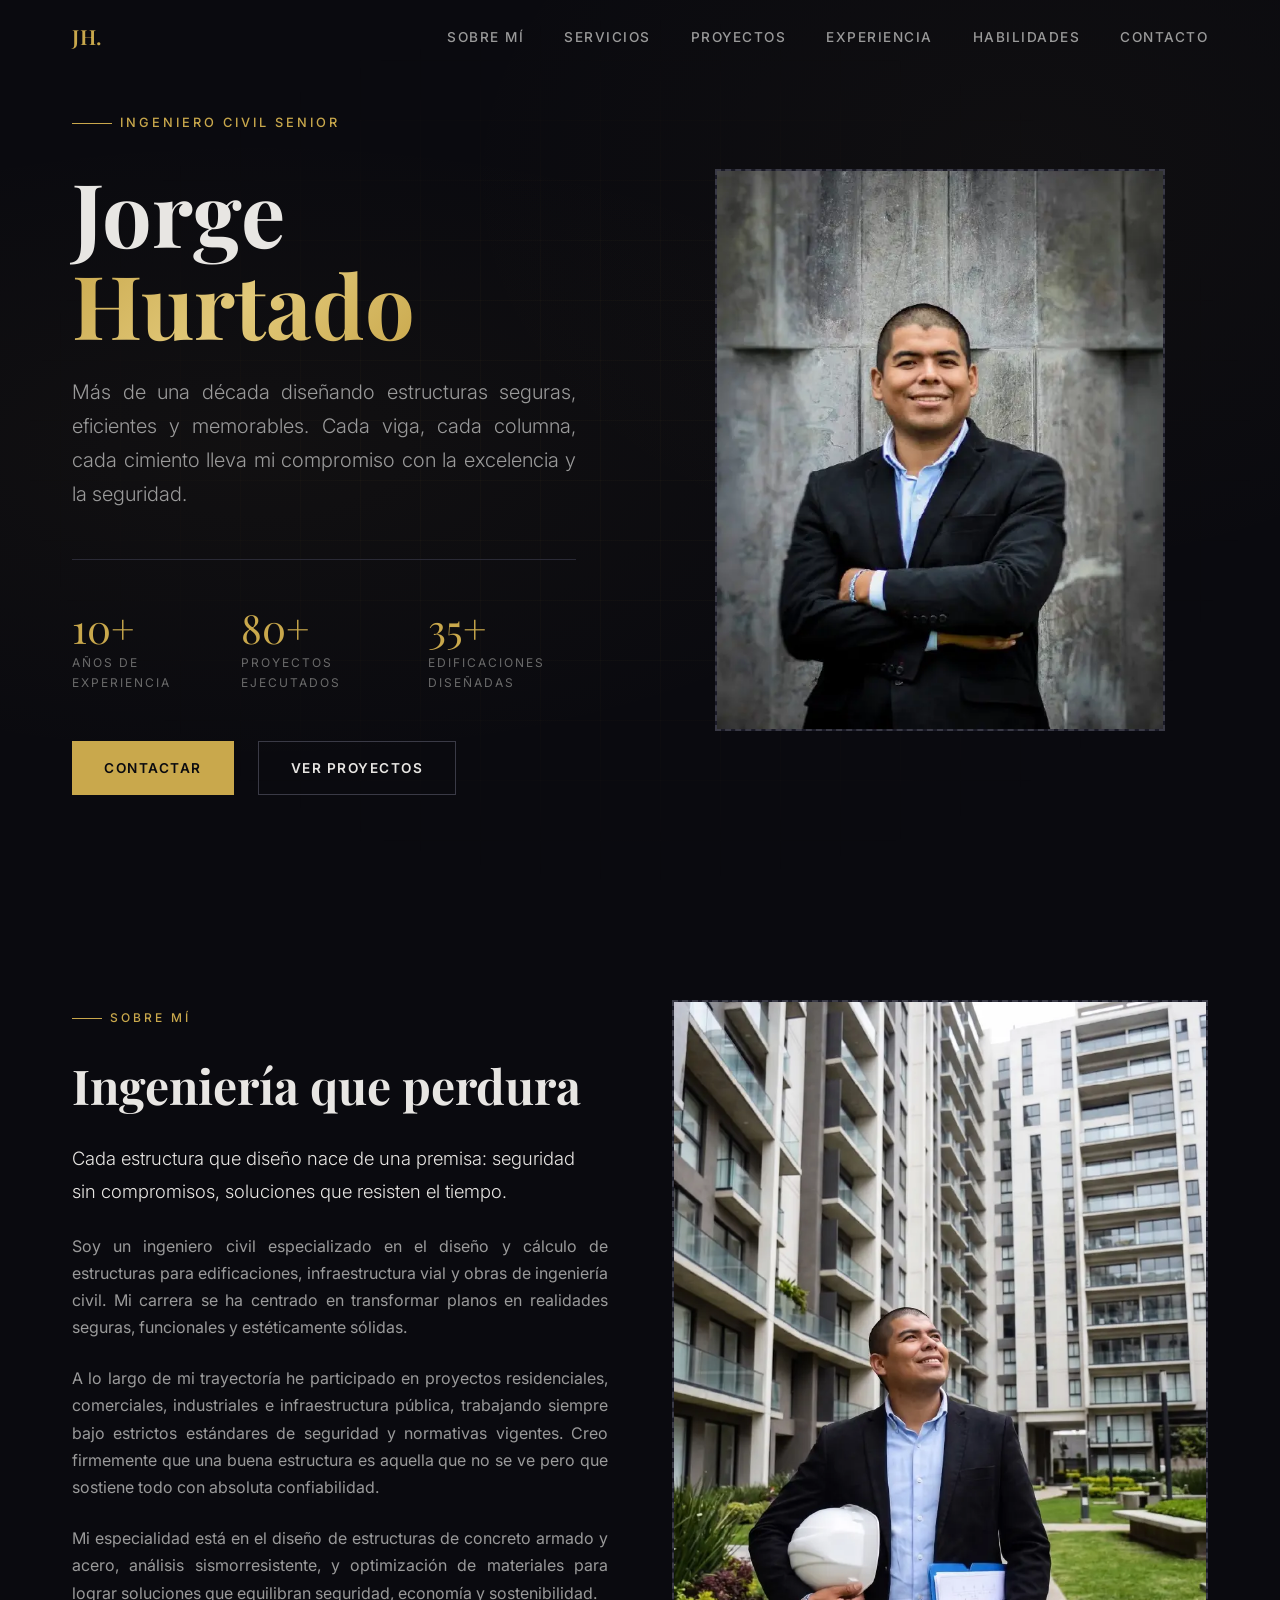
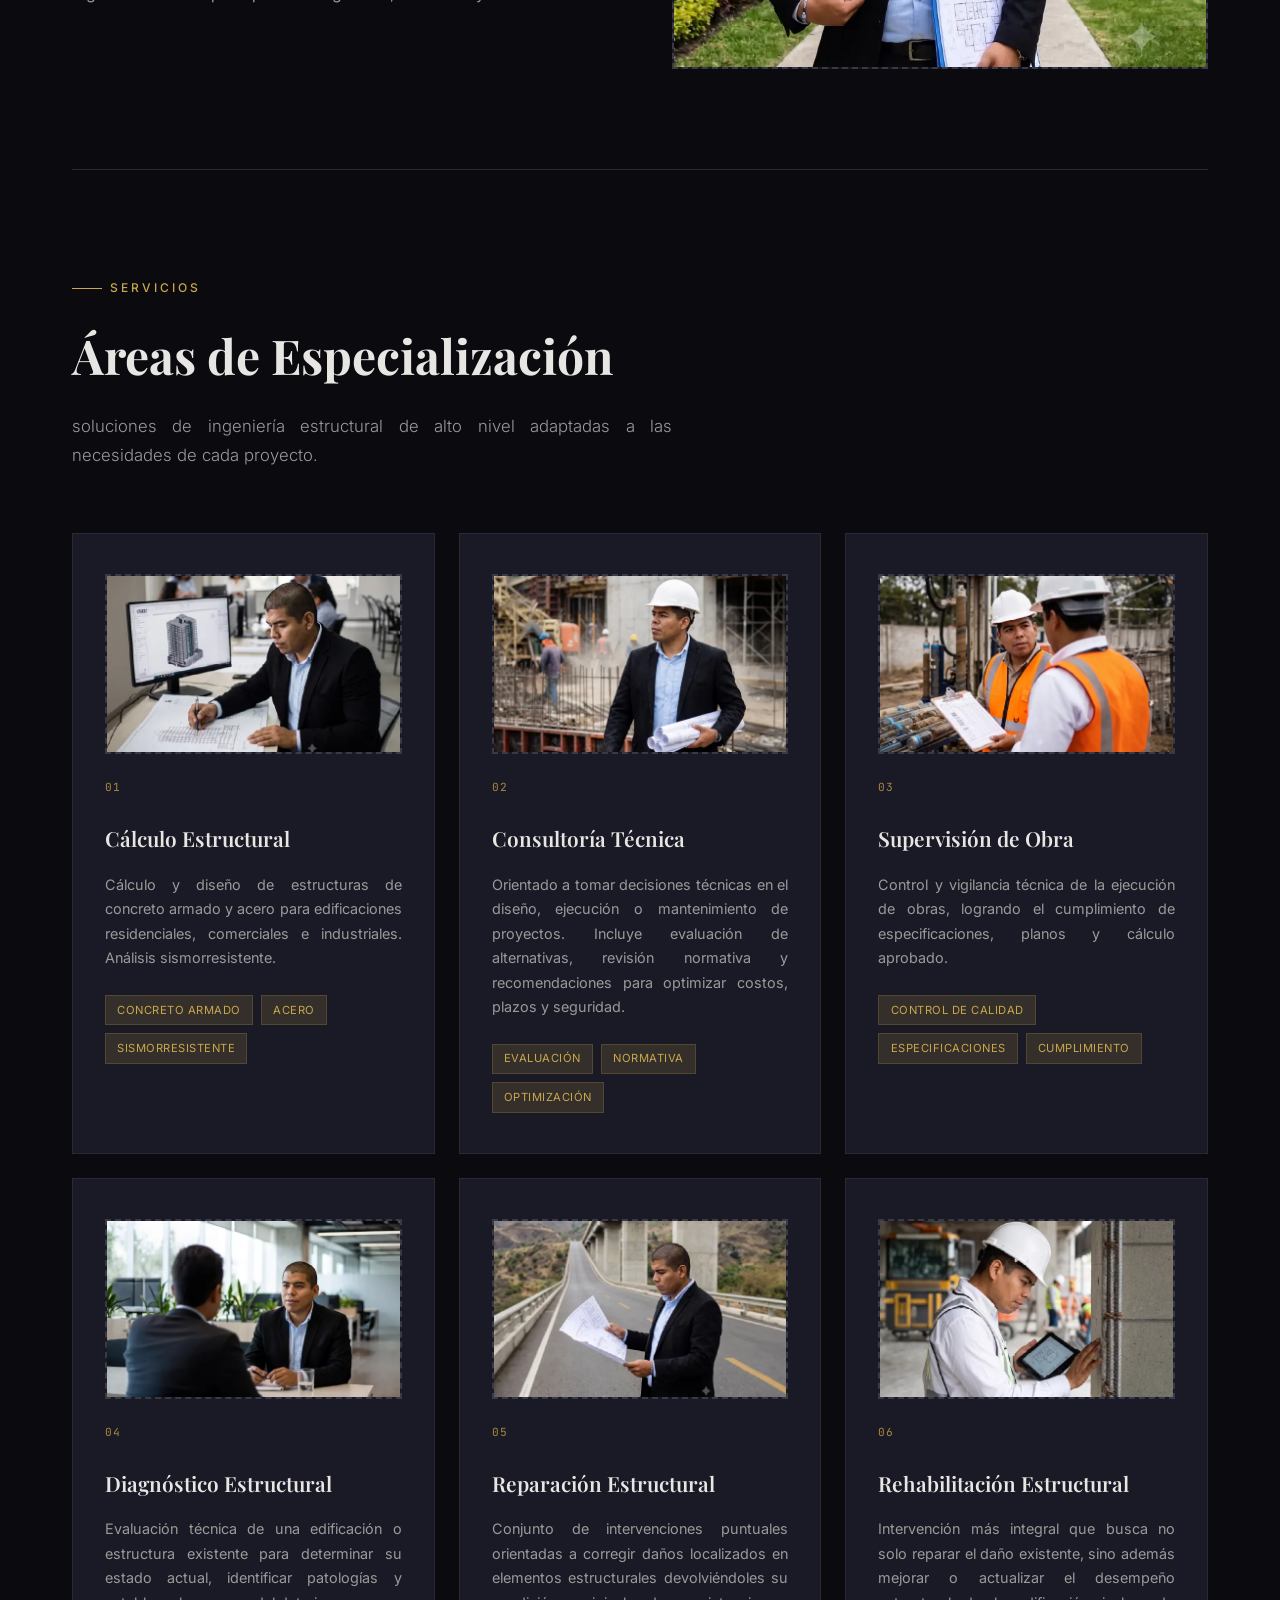
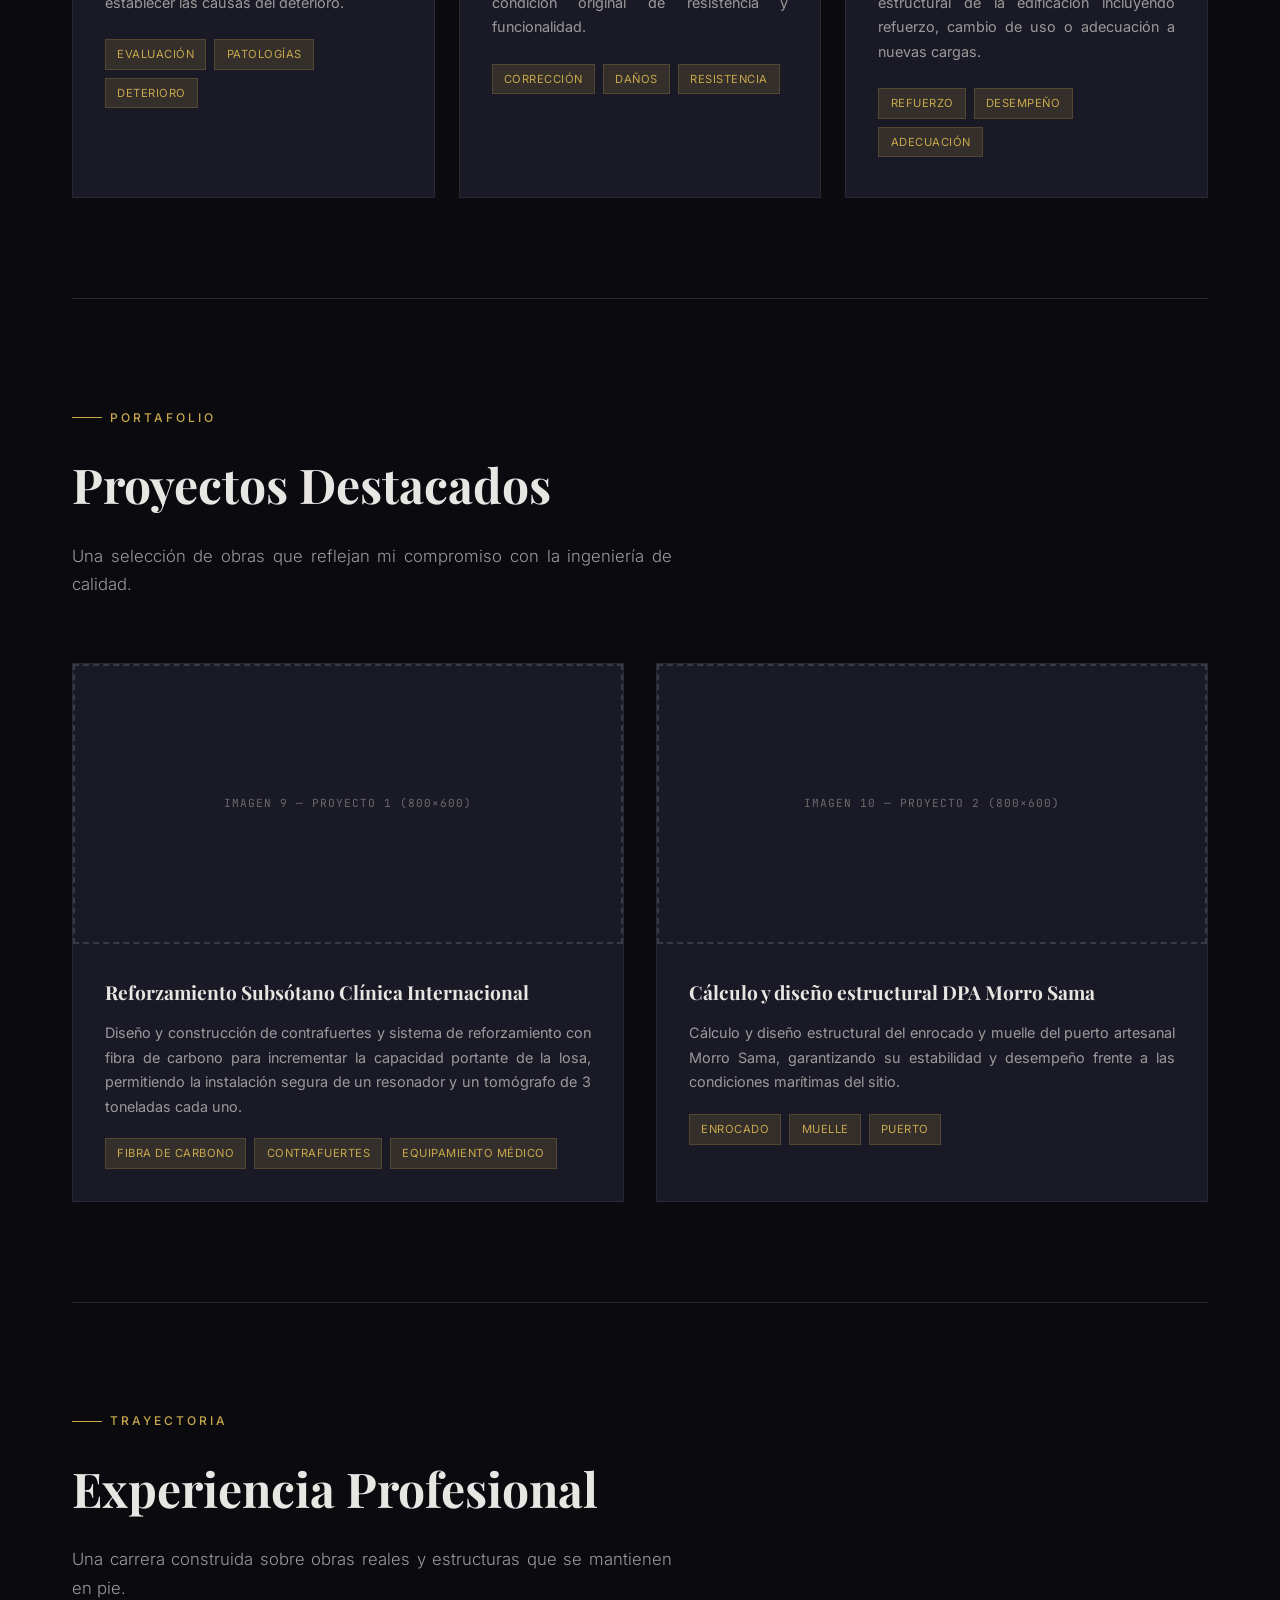
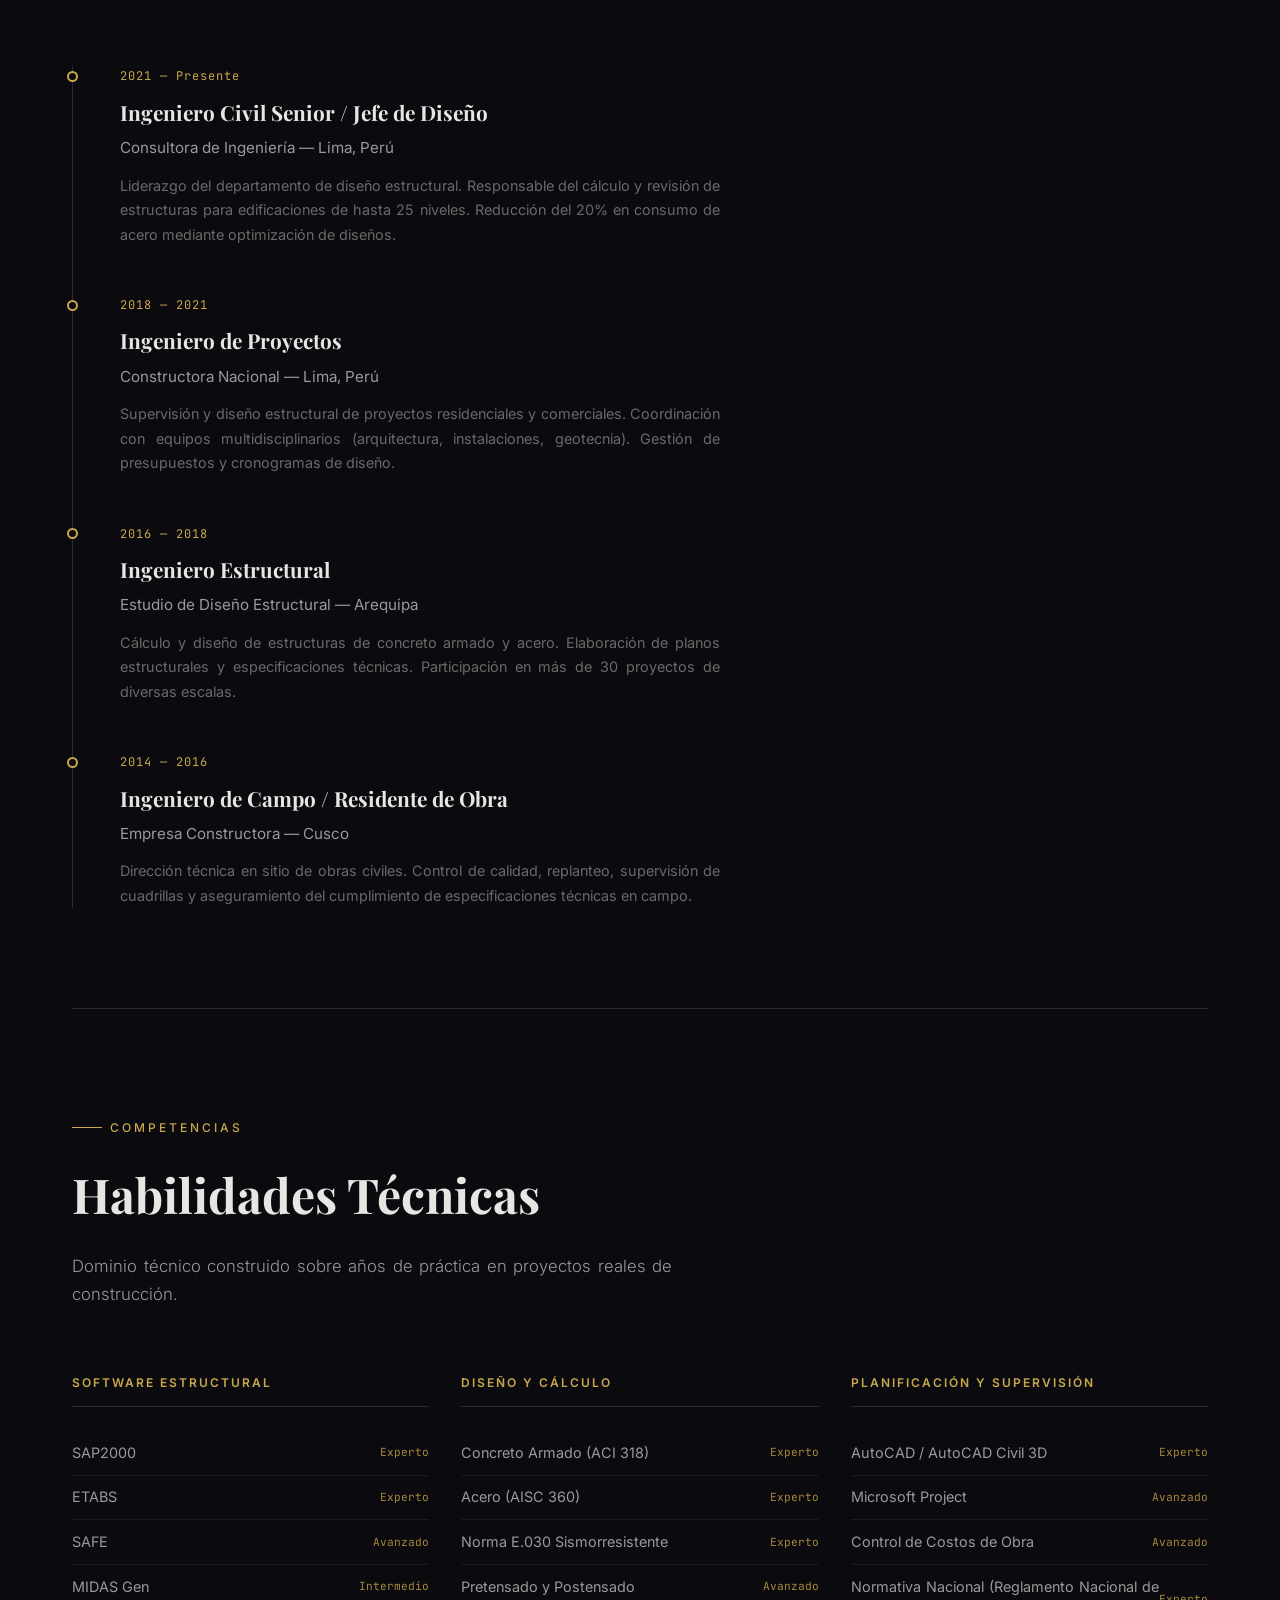
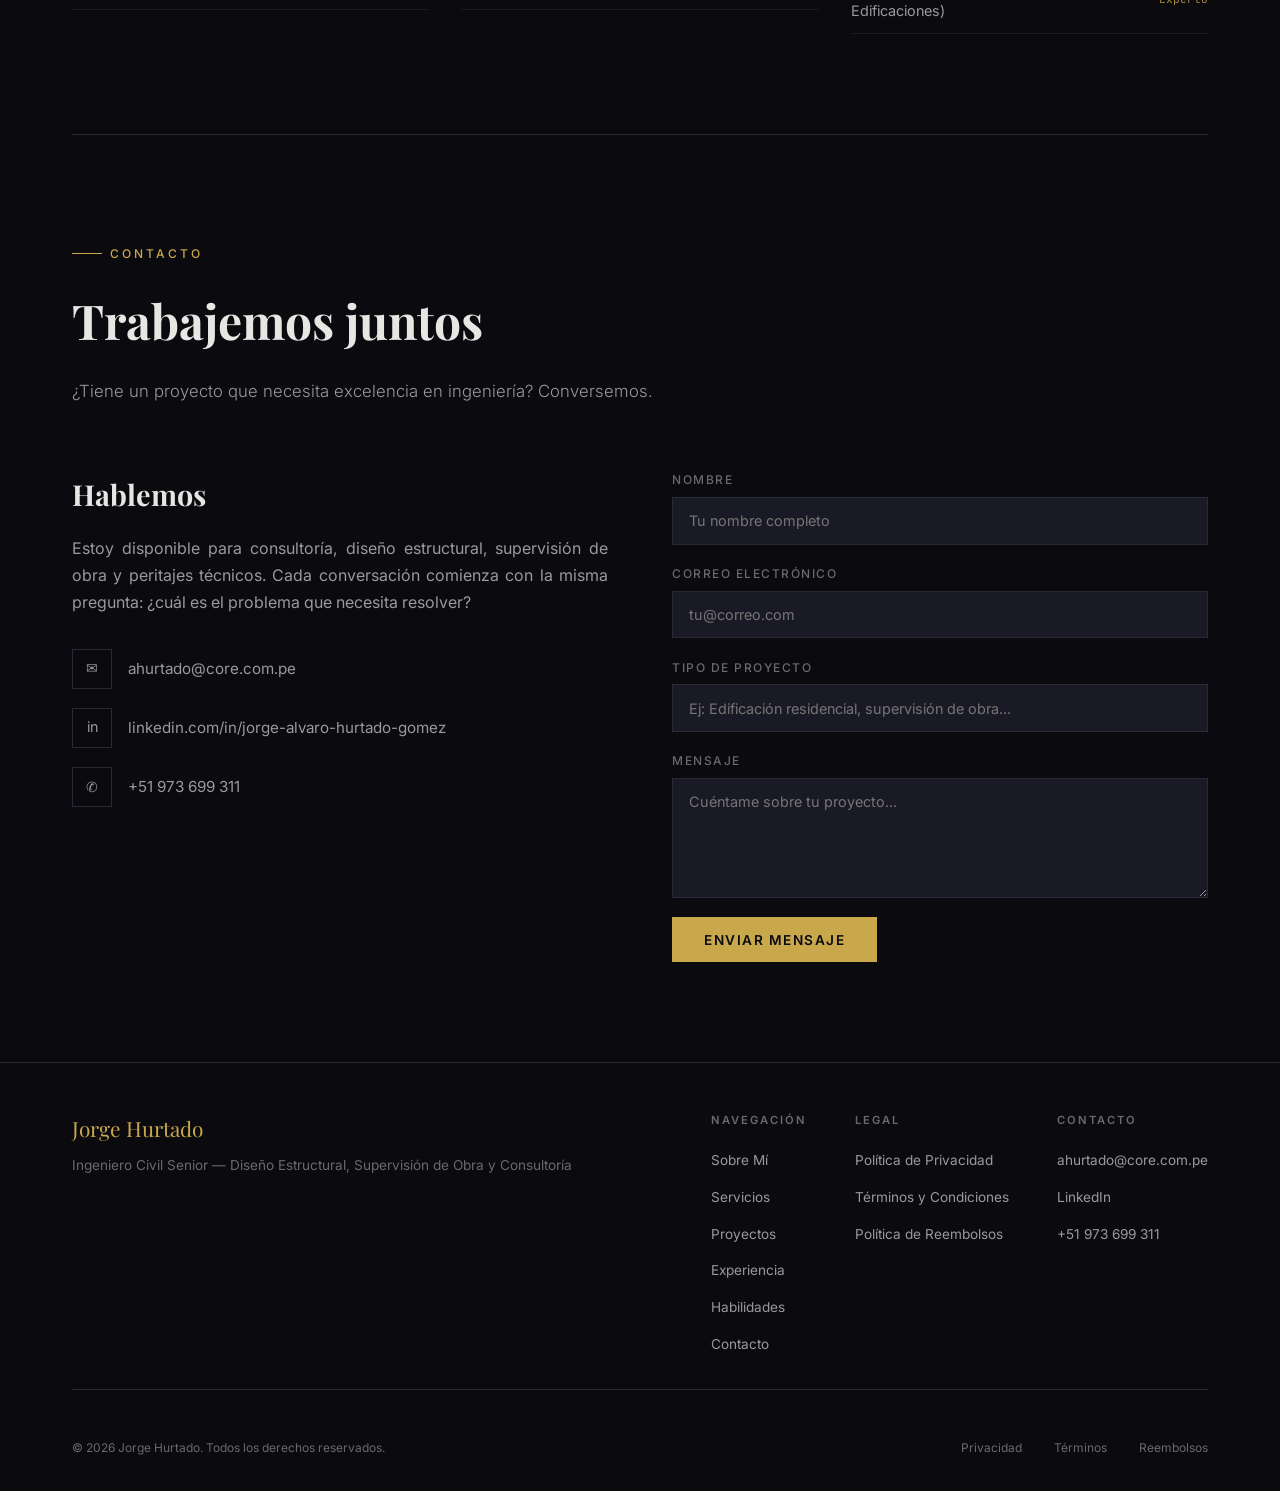
==== commit 512d6505: "🚀start: correct text + email form real" ====
--- a/index.html
+++ b/index.html
@@ -49,7 +49,7 @@
           </h1>
           <p class="hero-title">
             Más de una década diseñando estructuras seguras, eficientes y
-            memorables. Cada viga, cada columno, cada cimiento lleva mi
+            memorables. Cada viga, cada columna, cada cimiento lleva mi
             compromiso con la excelencia y la seguridad.
           </p>
           <div class="hero-meta">
@@ -133,7 +133,7 @@
         <div class="section-label">Servicios</div>
         <h2 class="section-title">Áreas de Especialización</h2>
         <p class="section-subtitle">
-          Soluciones de ingeniería civil de alto nivel adaptadas a las
+          soluciones de ingeniería estructural de alto nivel adaptadas a las
           necesidades de cada proyecto.
         </p>
       </div>
@@ -143,16 +143,16 @@
           <div class="img-slot service-img" data-img="3">
             <img
               src="images/diseño-estructural.webp"
-              alt="Diseño Estructural"
+              alt="Cálculo Estructural"
               loading="lazy"
             />
           </div>
           <div class="service-number">01</div>
-          <h3 class="service-title">Diseño Estructural</h3>
+          <h3 class="service-title">Cálculo Estructural</h3>
           <p class="service-desc">
             Cálculo y diseño de estructuras de concreto armado y acero para
             edificaciones residenciales, comerciales e industriales. Análisis
-            sismorresistente según norma E.030.
+            sismorresistente.
           </p>
           <div class="service-tags">
             <span class="service-tag">Concreto Armado</span>
@@ -166,21 +166,22 @@
           <div class="img-slot service-img" data-img="4">
             <img
               src="images/Supervisión-de-Obra.webp"
-              alt="Supervisión de Obra"
+              alt="Consultoría Técnica"
               loading="lazy"
             />
           </div>
           <div class="service-number">02</div>
-          <h3 class="service-title">Supervisión de Obra</h3>
+          <h3 class="service-title">Consultoría Técnica</h3>
           <p class="service-desc">
-            Control y vigilancia técnica de la ejecución de obras, asegurando el
-            cumplimiento de especificaciones, planos y normativas vigentes en
-            cada etapa.
+            Orientado a tomar decisiones técnicas en el diseño, ejecución o
+            mantenimiento de proyectos. Incluye evaluación de alternativas,
+            revisión normativa y recomendaciones para optimizar costos, plazos y
+            seguridad.
           </p>
           <div class="service-tags">
-            <span class="service-tag">Control de Calidad</span>
-            <span class="service-tag">Supervisión</span>
+            <span class="service-tag">Evaluación</span>
             <span class="service-tag">Normativa</span>
+            <span class="service-tag">Optimización</span>
           </div>
         </div>
 
@@ -189,21 +190,20 @@
           <div class="img-slot service-img" data-img="5">
             <img
               src="images/Estudios-de-Suelo.webp"
-              alt="Estudios de Suelo"
+              alt="Supervisión de Obra"
               loading="lazy"
             />
           </div>
           <div class="service-number">03</div>
-          <h3 class="service-title">Estudios de Suelo</h3>
+          <h3 class="service-title">Supervisión de Obra</h3>
           <p class="service-desc">
-            Interpretación de investigaciones geotécnicas y diseño de
-            cimentaciones adecuadas para cada tipo de terreno y carga
-            estructural.
+            Control y vigilancia técnica de la ejecución de obras, logrando el
+            cumplimiento de especificaciones, planos y cálculo aprobado.
           </p>
           <div class="service-tags">
-            <span class="service-tag">Geotecnia</span>
-            <span class="service-tag">Cimentaciones</span>
-            <span class="service-tag">Mecánica de Suelos</span>
+            <span class="service-tag">Control de Calidad</span>
+            <span class="service-tag">Especificaciones</span>
+            <span class="service-tag">Cumplimiento</span>
           </div>
         </div>
 
@@ -212,21 +212,21 @@
           <div class="img-slot service-img" data-img="6">
             <img
               src="images/Consultoría-Técnica.webp"
-              alt="Consultoría Técnica"
+              alt="Diagnóstico Estructural"
               loading="lazy"
             />
           </div>
           <div class="service-number">04</div>
-          <h3 class="service-title">Consultoría Técnica</h3>
+          <h3 class="service-title">Diagnóstico Estructural</h3>
           <p class="service-desc">
-            Peritajes estructurales, evaluación de edificaciones existentes,
-            dictámenes técnicos y asesoría para remodelaciones o refuerzo
-            estructural.
+            Evaluación técnica de una edificación o estructura existente para
+            determinar su estado actual, identificar patologías y establecer las
+            causas del deterioro.
           </p>
           <div class="service-tags">
-            <span class="service-tag">Peritaje</span>
             <span class="service-tag">Evaluación</span>
-            <span class="service-tag">Refuerzo</span>
+            <span class="service-tag">Patologías</span>
+            <span class="service-tag">Deterioro</span>
           </div>
         </div>
 
@@ -235,20 +235,21 @@
           <div class="img-slot service-img" data-img="7">
             <img
               src="images/Infraestructura-Vial.webp"
-              alt="Infraestructura Vial"
+              alt="Reparación Estructural"
               loading="lazy"
             />
           </div>
           <div class="service-number">05</div>
-          <h3 class="service-title">Infraestructura Vial</h3>
+          <h3 class="service-title">Reparación Estructural</h3>
           <p class="service-desc">
-            Diseño de pavimentos, estudio y diseño de drenaje pluvial, trazado
-            de vías y obras de arte menor para proyectos viales.
+            Conjunto de intervenciones puntuales orientadas a corregir daños
+            localizados en elementos estructurales devolviéndoles su condición
+            original de resistencia y funcionalidad.
           </p>
           <div class="service-tags">
-            <span class="service-tag">Pavimentos</span>
-            <span class="service-tag">Drenaje</span>
-            <span class="service-tag">Vialidad</span>
+            <span class="service-tag">Corrección</span>
+            <span class="service-tag">Daños</span>
+            <span class="service-tag">Resistencia</span>
           </div>
         </div>
 
@@ -257,21 +258,22 @@
           <div class="img-slot service-img" data-img="8">
             <img
               src="images/tipografia-y-geometria.webp"
-              alt="Topografía y Geometría"
+              alt="Rehabilitación Estructural"
               loading="lazy"
             />
           </div>
           <div class="service-number">06</div>
-          <h3 class="service-title">Topografía y Geometría</h3>
+          <h3 class="service-title">Rehabilitación Estructural</h3>
           <p class="service-desc">
-            Levantamientos topográficos, replanteo de obras, control de
-            volúmenes de tierra y verificación geométrica durante la
-            construcción.
+            Intervención más integral que busca no solo reparar el daño
+            existente, sino además mejorar o actualizar el desempeño estructural
+            de la edificación incluyendo refuerzo, cambio de uso o adecuación a
+            nuevas cargas.
           </p>
           <div class="service-tags">
-            <span class="service-tag">Topografía</span>
-            <span class="service-tag">Replanteo</span>
-            <span class="service-tag">Volumetría</span>
+            <span class="service-tag">Refuerzo</span>
+            <span class="service-tag">Desempeño</span>
+            <span class="service-tag">Adecuación</span>
           </div>
         </div>
       </div>
@@ -297,16 +299,18 @@
           </div>
           <div class="project-info">
             <h3 class="project-title">
-              Edificio Residencial Torres del Parque
+              Reforzamiento Subsótano Clínica Internacional
             </h3>
             <p class="project-desc">
-              Diseño estructural de edificio de 15 niveles. Estructura de
-              concreto armado con sistema de ductilidad controlada. Lima, Perú.
+              Diseño y construcción de contrafuertes y sistema de reforzamiento
+              con fibra de carbono para incrementar la capacidad portante de la
+              losa, permitiendo la instalación segura de un resonador y un
+              tomógrafo de 3 toneladas cada uno.
             </p>
             <div class="project-tags">
-              <span class="service-tag">15 Niveles</span>
-              <span class="service-tag">Concreto Armado</span>
-              <span class="service-tag">Sismorresistente</span>
+              <span class="service-tag">Fibra de Carbono</span>
+              <span class="service-tag">Contrafuertes</span>
+              <span class="service-tag">Equipamiento Médico</span>
             </div>
           </div>
         </div>
@@ -317,53 +321,18 @@
             <span class="img-slot-label">IMAGEN 10 — Proyecto 2 (800×600)</span>
           </div>
           <div class="project-info">
-            <h3 class="project-title">Centro Comercial Plaza Viva</h3>
+            <h3 class="project-title">
+              Cálculo y diseño estructural DPA Morro Sama
+            </h3>
             <p class="project-desc">
-              Estructura de acero y concreto para local comercial de 8,000 m².
-              Incluye estacionamiento subterráneo de 2 niveles.
+              Cálculo y diseño estructural del enrocado y muelle del puerto
+              artesanal Morro Sama, garantizando su estabilidad y desempeño
+              frente a las condiciones marítimas del sitio.
             </p>
             <div class="project-tags">
-              <span class="service-tag">Comercial</span>
-              <span class="service-tag">Acero</span>
-              <span class="service-tag">Subterráneo</span>
-            </div>
-          </div>
-        </div>
-
-        <!-- IMAGEN 11 -->
-        <div class="project-card fade-in">
-          <div class="img-slot project-img" data-img="11">
-            <span class="img-slot-label">IMAGEN 11 — Proyecto 3 (800×600)</span>
-          </div>
-          <div class="project-info">
-            <h3 class="project-title">Puente Vehicular Río Rímac</h3>
-            <p class="project-desc">
-              Diseño y supervisión de puente de concreto pretensado de 120m de
-              luz. Infraestructura vial de alto tránsito.
-            </p>
-            <div class="project-tags">
-              <span class="service-tag">Puentes</span>
-              <span class="service-tag">Pretensado</span>
-              <span class="service-tag">Vial</span>
-            </div>
-          </div>
-        </div>
-
-        <!-- IMAGEN 12 -->
-        <div class="project-card fade-in">
-          <div class="img-slot project-img" data-img="12">
-            <span class="img-slot-label">IMAGEN 12 — Proyecto 4 (800×600)</span>
-          </div>
-          <div class="project-info">
-            <h3 class="project-title">Conjunto Habitacional Villa Esperanza</h3>
-            <p class="project-desc">
-              Diseño estructural de 200 viviendas de interés social.
-              Optimización de costos sin comprometer la seguridad.
-            </p>
-            <div class="project-tags">
-              <span class="service-tag">Residencial</span>
-              <span class="service-tag">200 Viviendas</span>
-              <span class="service-tag">Optimización</span>
+              <span class="service-tag">Enrocado</span>
+              <span class="service-tag">Muelle</span>
+              <span class="service-tag">Puerto</span>
             </div>
           </div>
         </div>
@@ -473,10 +442,6 @@
               ><span class="skill-level">Avanzado</span>
             </div>
             <div class="skill-item">
-              <span class="skill-name">RAM Structural System</span
-              ><span class="skill-level">Avanzado</span>
-            </div>
-            <div class="skill-item">
               <span class="skill-name">MIDAS Gen</span
               ><span class="skill-level">Intermedio</span>
             </div>
@@ -496,10 +461,6 @@
               ><span class="skill-level">Experto</span>
             </div>
             <div class="skill-item">
-              <span class="skill-name">Geotecnia y Cimentaciones</span
-              ><span class="skill-level">Avanzado</span>
-            </div>
-            <div class="skill-item">
               <span class="skill-name">Pretensado y Postensado</span
               ><span class="skill-level">Avanzado</span>
             </div>
@@ -516,10 +477,6 @@
             </div>
             <div class="skill-item">
               <span class="skill-name">Control de Costos de Obra</span
-              ><span class="skill-level">Avanzado</span>
-            </div>
-            <div class="skill-item">
-              <span class="skill-name">Topografía (Total Station)</span
               ><span class="skill-level">Avanzado</span>
             </div>
             <div class="skill-item">
@@ -552,37 +509,33 @@
             misma pregunta: ¿cuál es el problema que necesita resolver?
           </p>
           <div class="contact-links">
-            <a href="mailto:jorge@jorgehurtado.dev" class="contact-link">
+            <a href="mailto:ahurtado@core.com.pe" class="contact-link">
               <div class="contact-link-icon">✉</div>
-              <span>jorge@jorgehurtado.dev</span>
+              <span>ahurtado@core.com.pe</span>
             </a>
             <a
-              href="https://linkedin.com/in/jorgehurtado"
+              href="https://linkedin.com/in/jorge-alvaro-hurtado-gomez/"
               target="_blank"
               class="contact-link"
             >
               <div class="contact-link-icon">in</div>
-              <span>linkedin.com/in/jorgehurtado</span>
+              <span>linkedin.com/in/jorge-alvaro-hurtado-gomez</span>
             </a>
             <a
-              href="https://wa.me/51999999999"
+              href="https://wa.me/51973699311"
               target="_blank"
               class="contact-link"
             >
               <div class="contact-link-icon">✆</div>
-              <span>+51 999 999 999</span>
+              <span>+51 973 699 311</span>
             </a>
-            <a
-              href="https://twitter.com/jorgehurtado"
-              target="_blank"
-              class="contact-link"
-            >
-              <div class="contact-link-icon">𝕏</div>
-              <span>@jorgehurtado</span>
-            </a>
-          </div>
-        </div>
-        <form class="contact-form fade-in" onsubmit="handleSubmit(event)">
+          </div>
+        </div>
+        <form class="contact-form fade-in" action="https://api.web3forms.com/submit" method="POST" onsubmit="handleSubmit(event)">
+          <input type="hidden" name="access_key" value="0cfcb793-e1e2-44a4-aaea-1705bb966cec">
+          <input type="hidden" name="subject" value="Nuevo mensaje desde jorgehurtado.dev">
+          <input type="hidden" name="from_name" value="Contacto Web">
+          <input type="hidden" name="replyto" id="replyto" value="">
           <div class="form-group">
             <label for="name">Nombre</label>
             <input
@@ -663,6 +616,26 @@
                 <li><a href="reembolsos.html">Política de Reembolsos</a></li>
               </ul>
             </div>
+            <div class="footer-col">
+              <div class="footer-col-title">Contacto</div>
+              <ul>
+                <li>
+                  <a href="mailto:ahurtado@core.com.pe">ahurtado@core.com.pe</a>
+                </li>
+                <li>
+                  <a
+                    href="https://linkedin.com/in/jorge-alvaro-hurtado-gomez/"
+                    target="_blank"
+                    >LinkedIn</a
+                  >
+                </li>
+                <li>
+                  <a href="https://wa.me/51973699311" target="_blank"
+                    >+51 973 699 311</a
+                  >
+                </li>
+              </ul>
+            </div>
           </div>
         </div>
         <div class="footer-bottom">
@@ -705,19 +678,38 @@
         .querySelectorAll(".fade-in")
         .forEach((el) => observer.observe(el));
 
-      function handleSubmit(e) {
+      async function handleSubmit(e) {
         e.preventDefault();
-        const btn = e.target.querySelector('button[type="submit"]');
+        const form = e.target;
+        const btn = form.querySelector('button[type="submit"]');
         const original = btn.textContent;
-        btn.textContent = "Mensaje Enviado ✓";
-        btn.style.background = "#2a6a3a";
-        btn.style.color = "#fff";
+        form.replyto.value = form.email.value;
+        btn.textContent = "Enviando...";
+        btn.disabled = true;
+
+        try {
+          const formData = new FormData(form);
+          const resp = await fetch(form.action, { method: "POST", body: formData });
+          const data = await resp.json();
+
+          if (data.success) {
+            btn.textContent = "Mensaje Enviado ✓";
+            btn.style.background = "#2a6a3a";
+            form.reset();
+          } else {
+            btn.textContent = "Error, intenta de nuevo";
+            btn.style.background = "#8b1a1a";
+          }
+        } catch {
+          btn.textContent = "Error de conexión";
+          btn.style.background = "#8b1a1a";
+        }
+
+        btn.disabled = false;
         setTimeout(() => {
           btn.textContent = original;
           btn.style.background = "";
-          btn.style.color = "";
-          e.target.reset();
-        }, 3000);
+        }, 4000);
       }
     </script>
   </body>
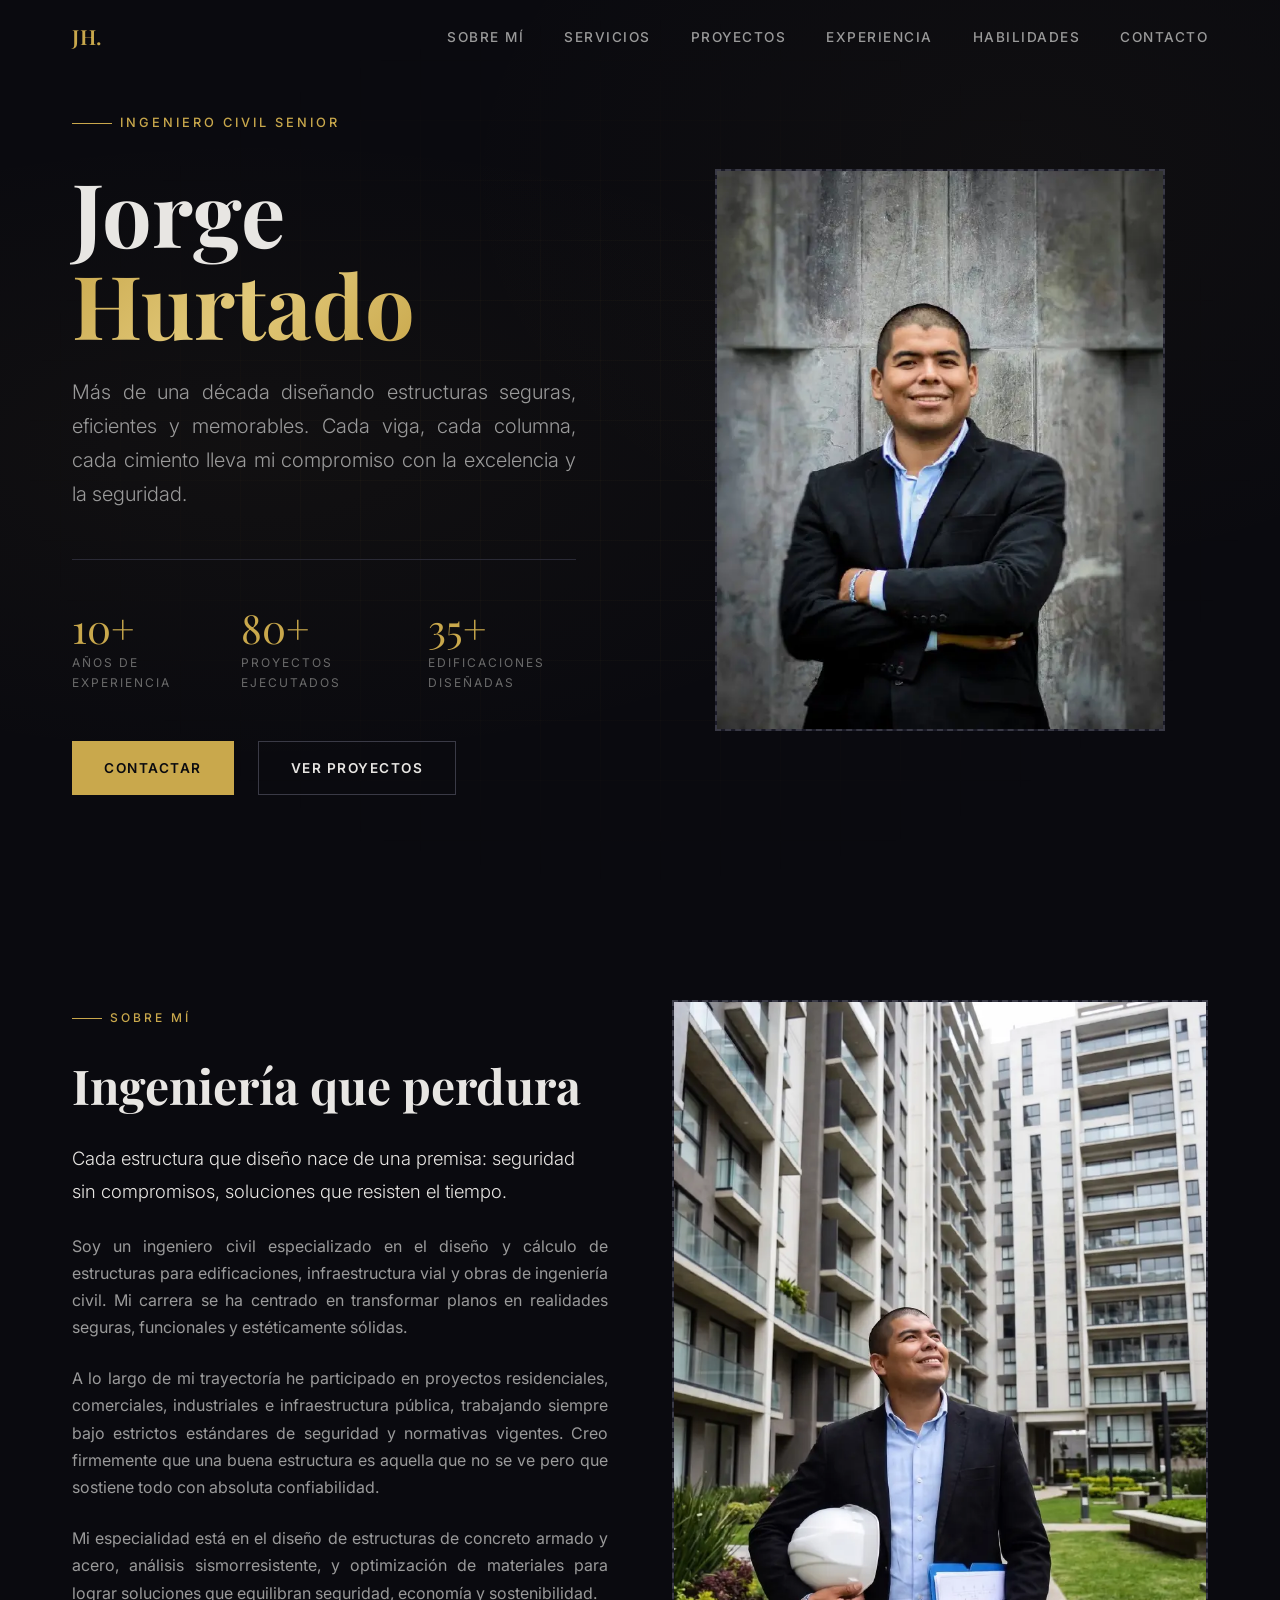
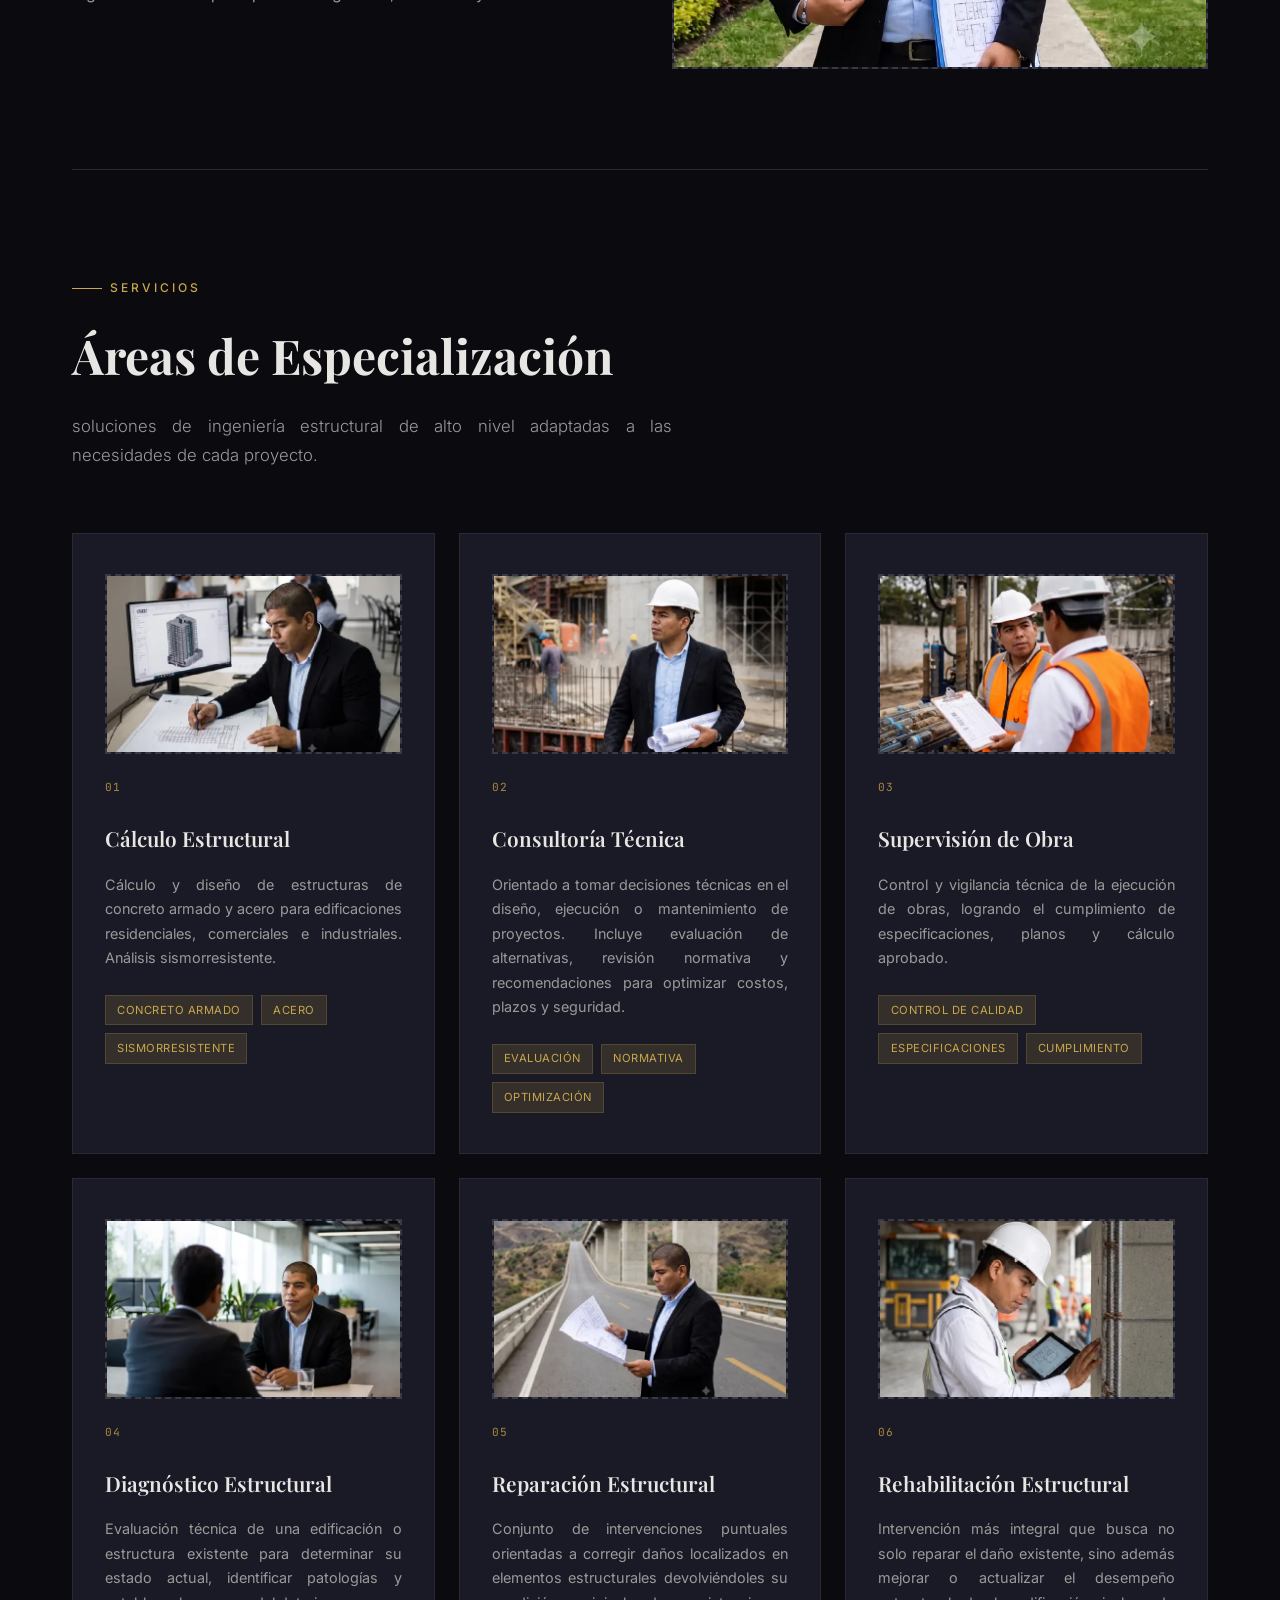
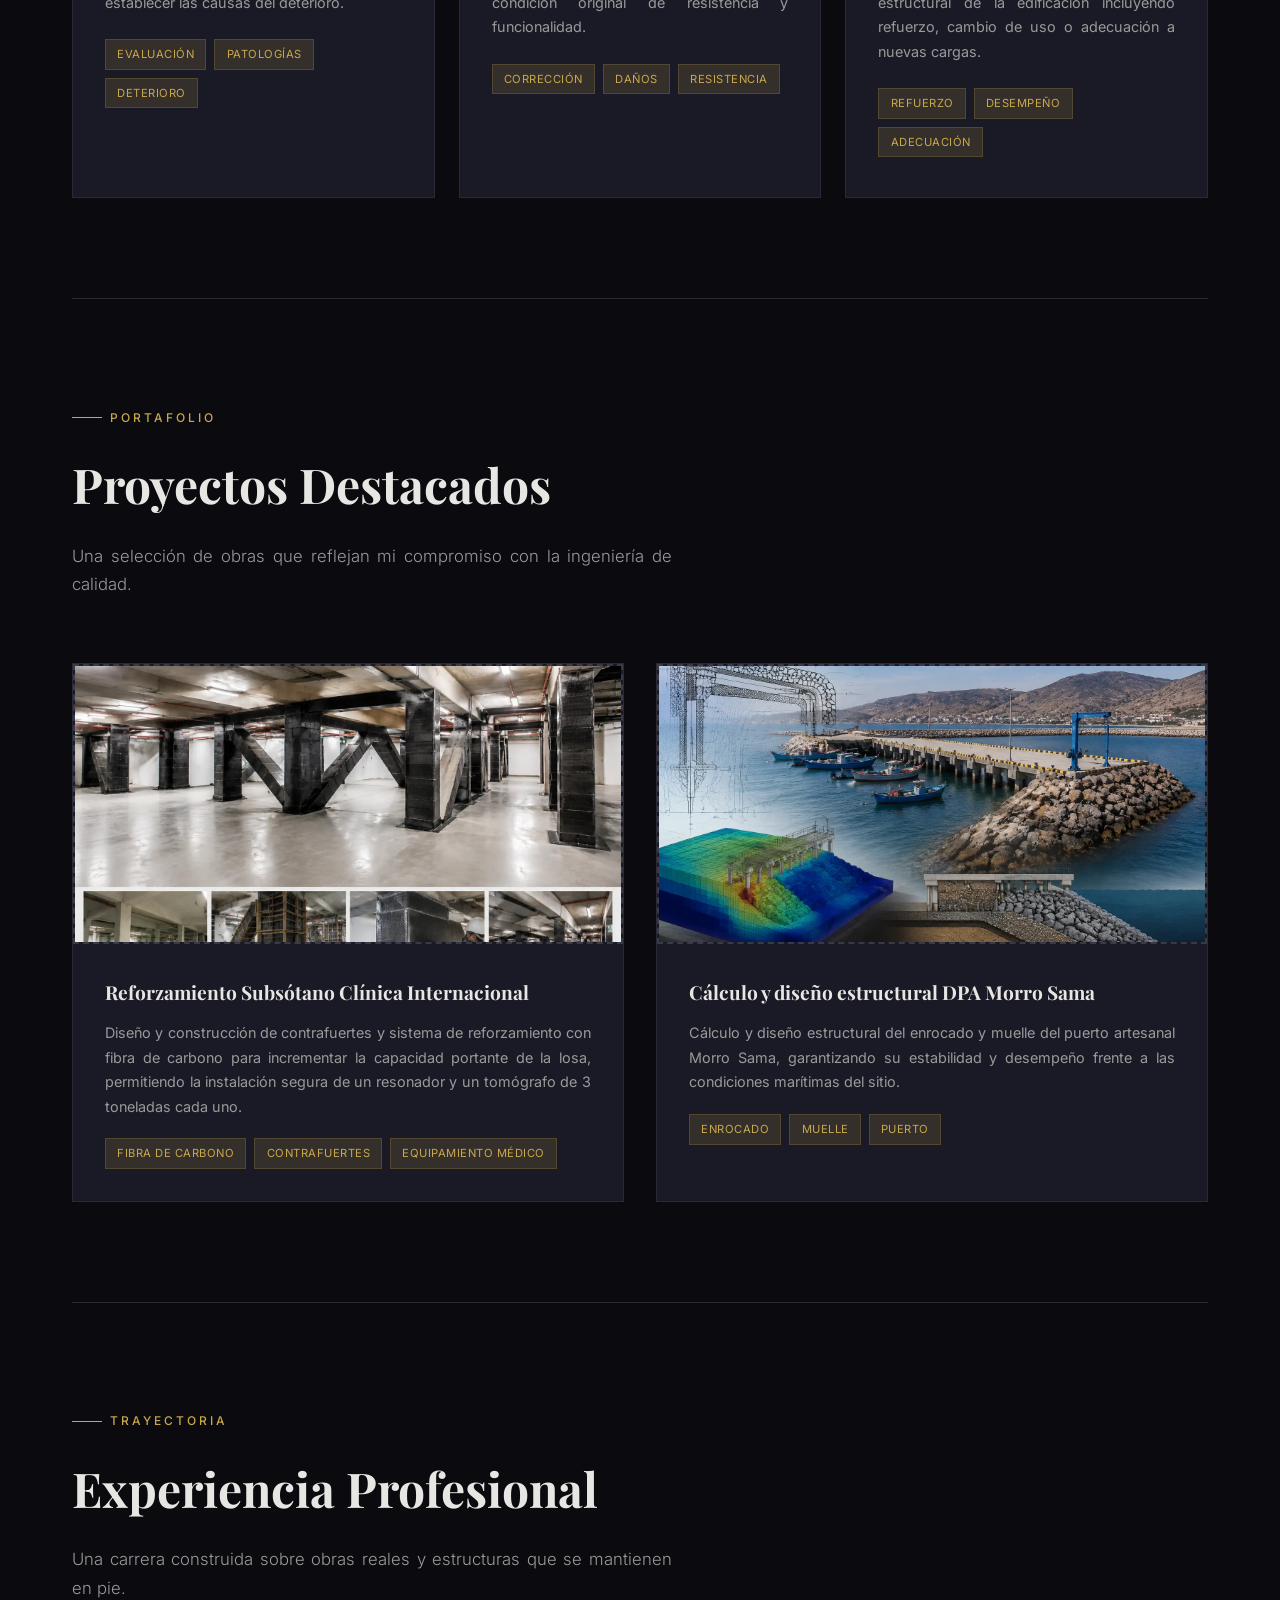
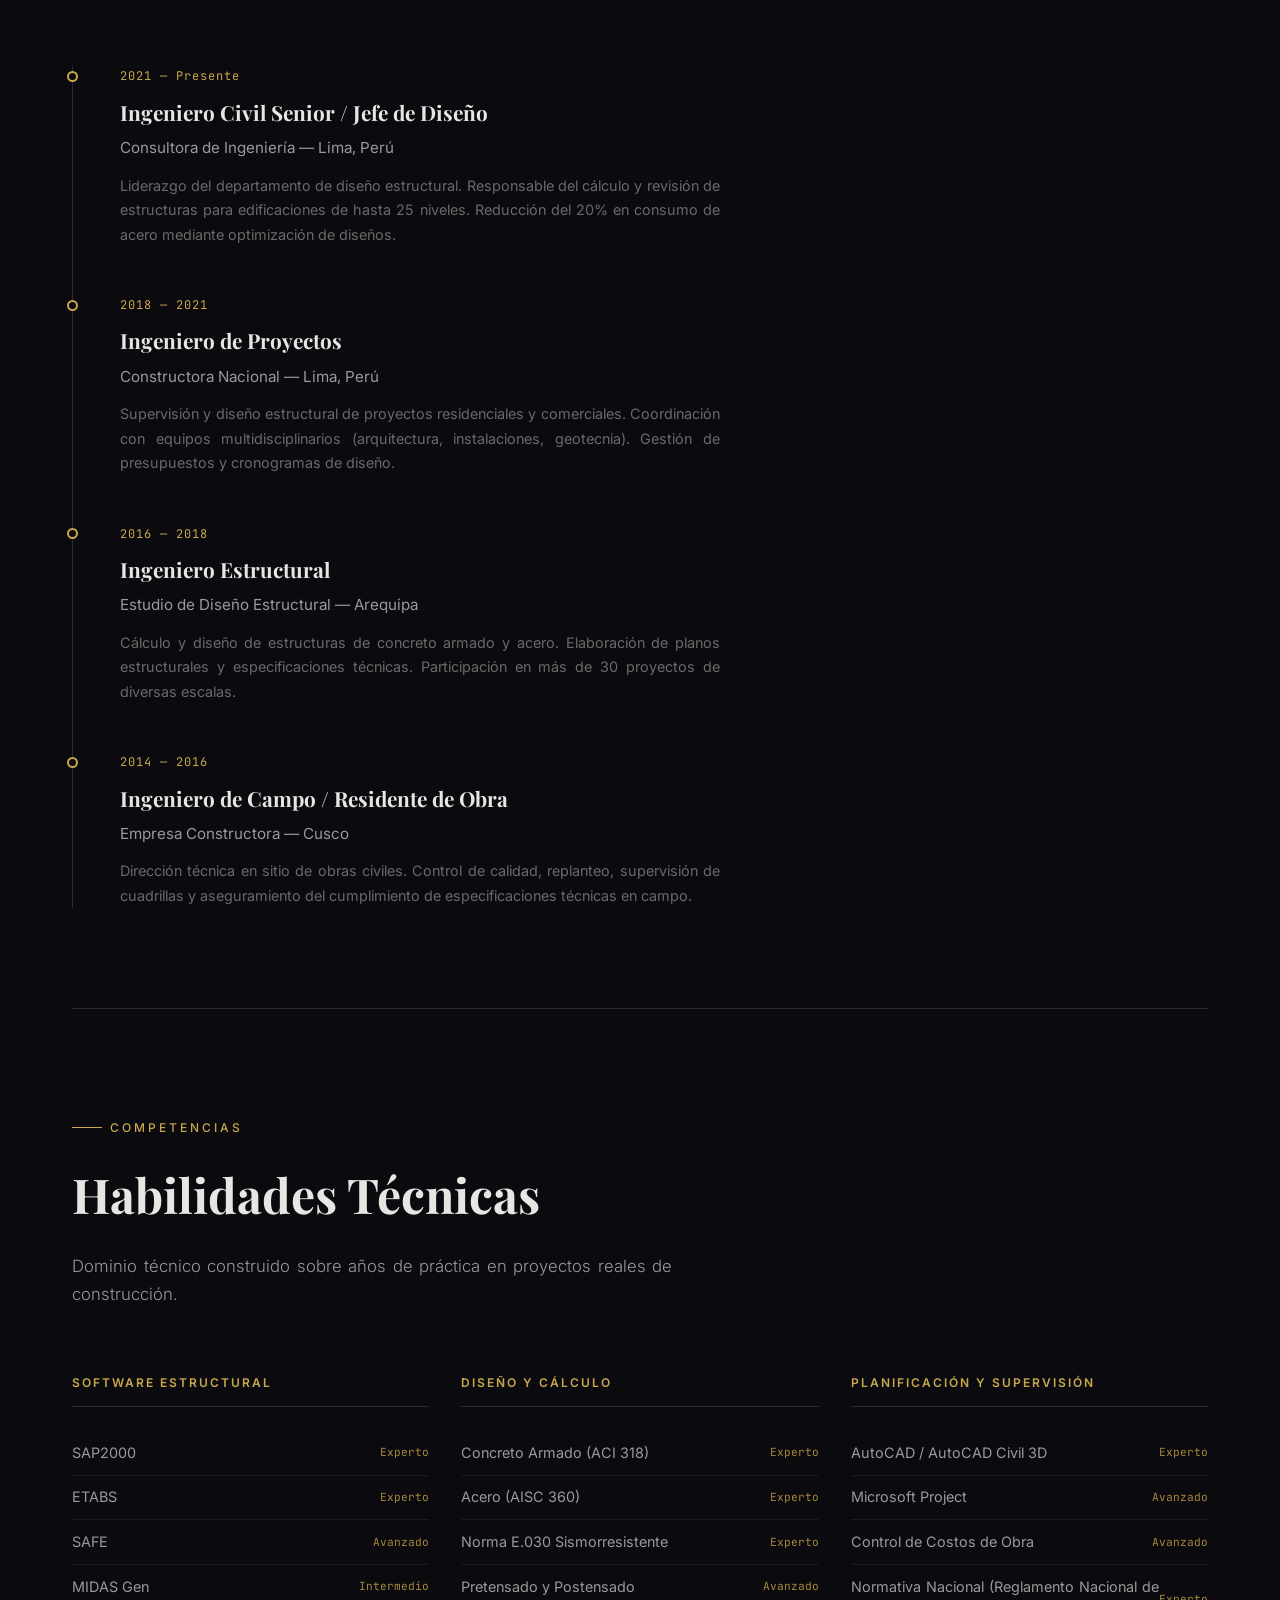
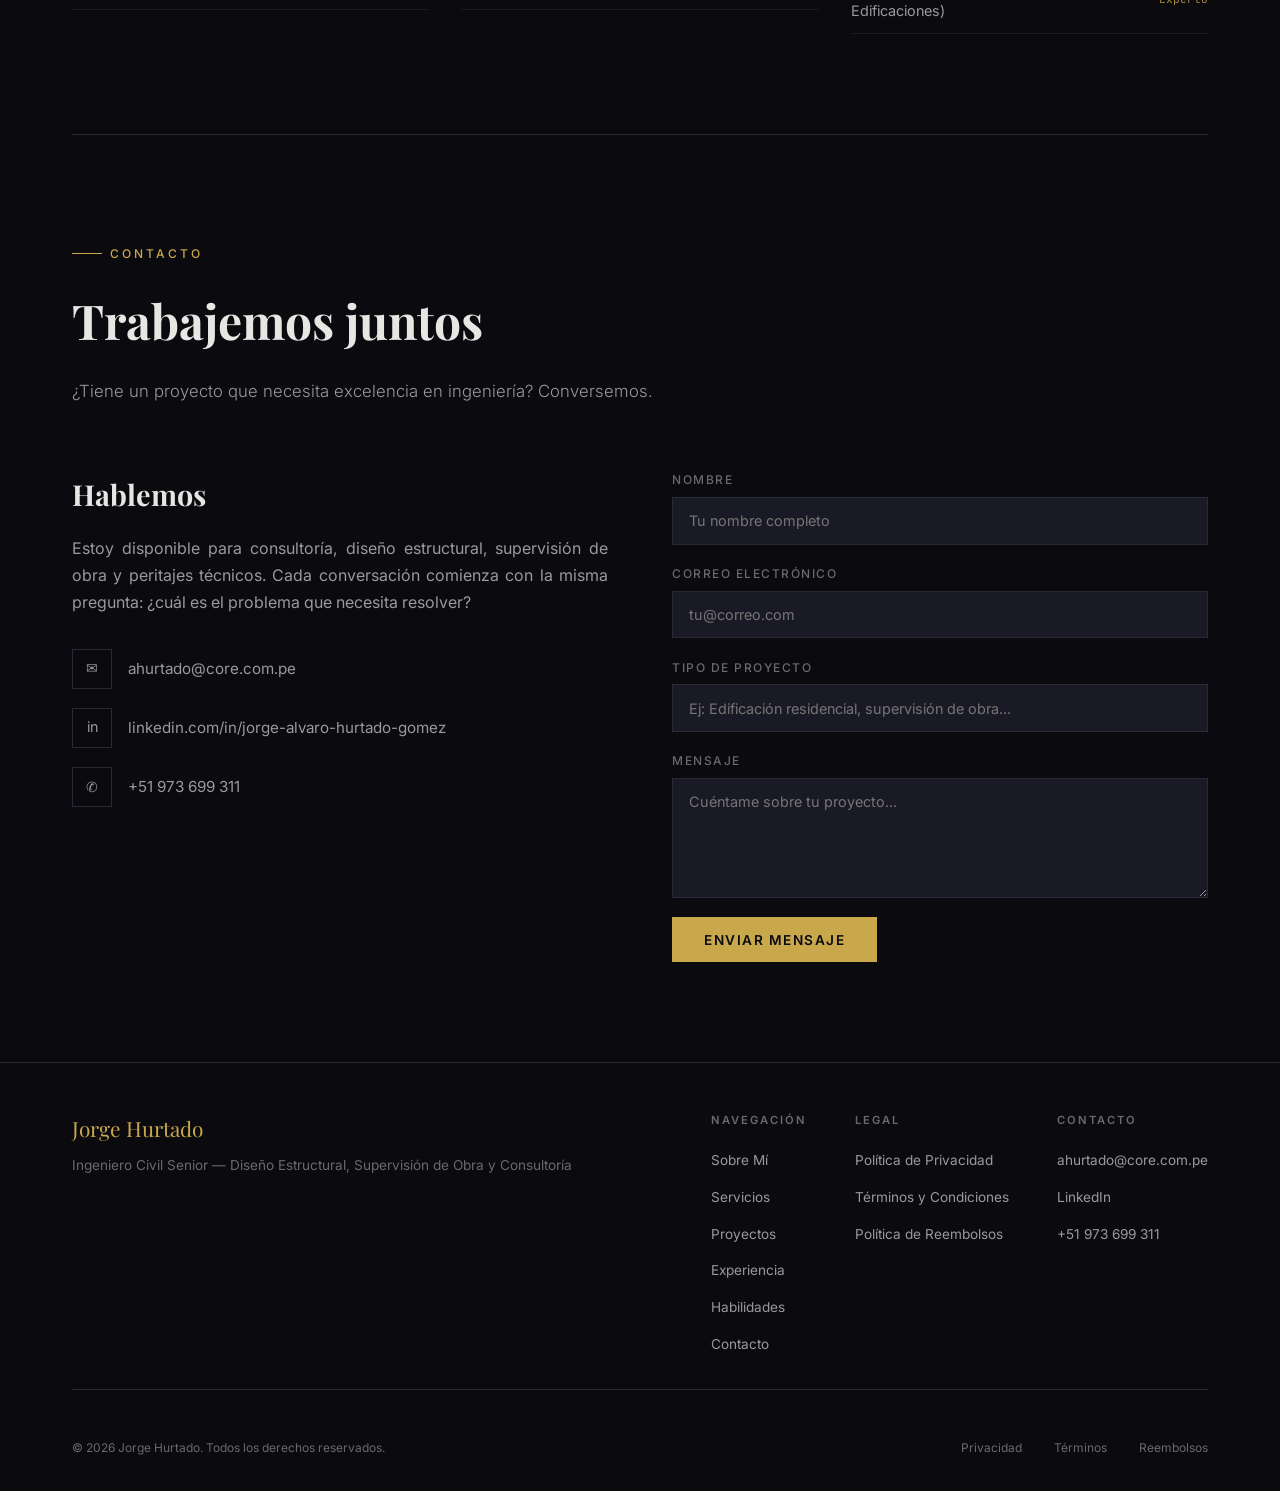
==== commit a75153b4: "🤖task: add projects images" ====
--- a/index.html
+++ b/index.html
@@ -295,7 +295,11 @@
         <!-- IMAGEN 9 -->
         <div class="project-card fade-in">
           <div class="img-slot project-img" data-img="9">
-            <span class="img-slot-label">IMAGEN 9 — Proyecto 1 (800×600)</span>
+            <img
+              src="images/subsotanos.webp"
+              alt="Reforzamiento Subsótano Clínica Internacional"
+              loading="lazy"
+            />
           </div>
           <div class="project-info">
             <h3 class="project-title">
@@ -318,7 +322,11 @@
         <!-- IMAGEN 10 -->
         <div class="project-card fade-in">
           <div class="img-slot project-img" data-img="10">
-            <span class="img-slot-label">IMAGEN 10 — Proyecto 2 (800×600)</span>
+            <img
+              src="images/morro-sama.webp"
+              alt="Cálculo y diseño estructural DPA Morro Sama"
+              loading="lazy"
+            />
           </div>
           <div class="project-info">
             <h3 class="project-title">
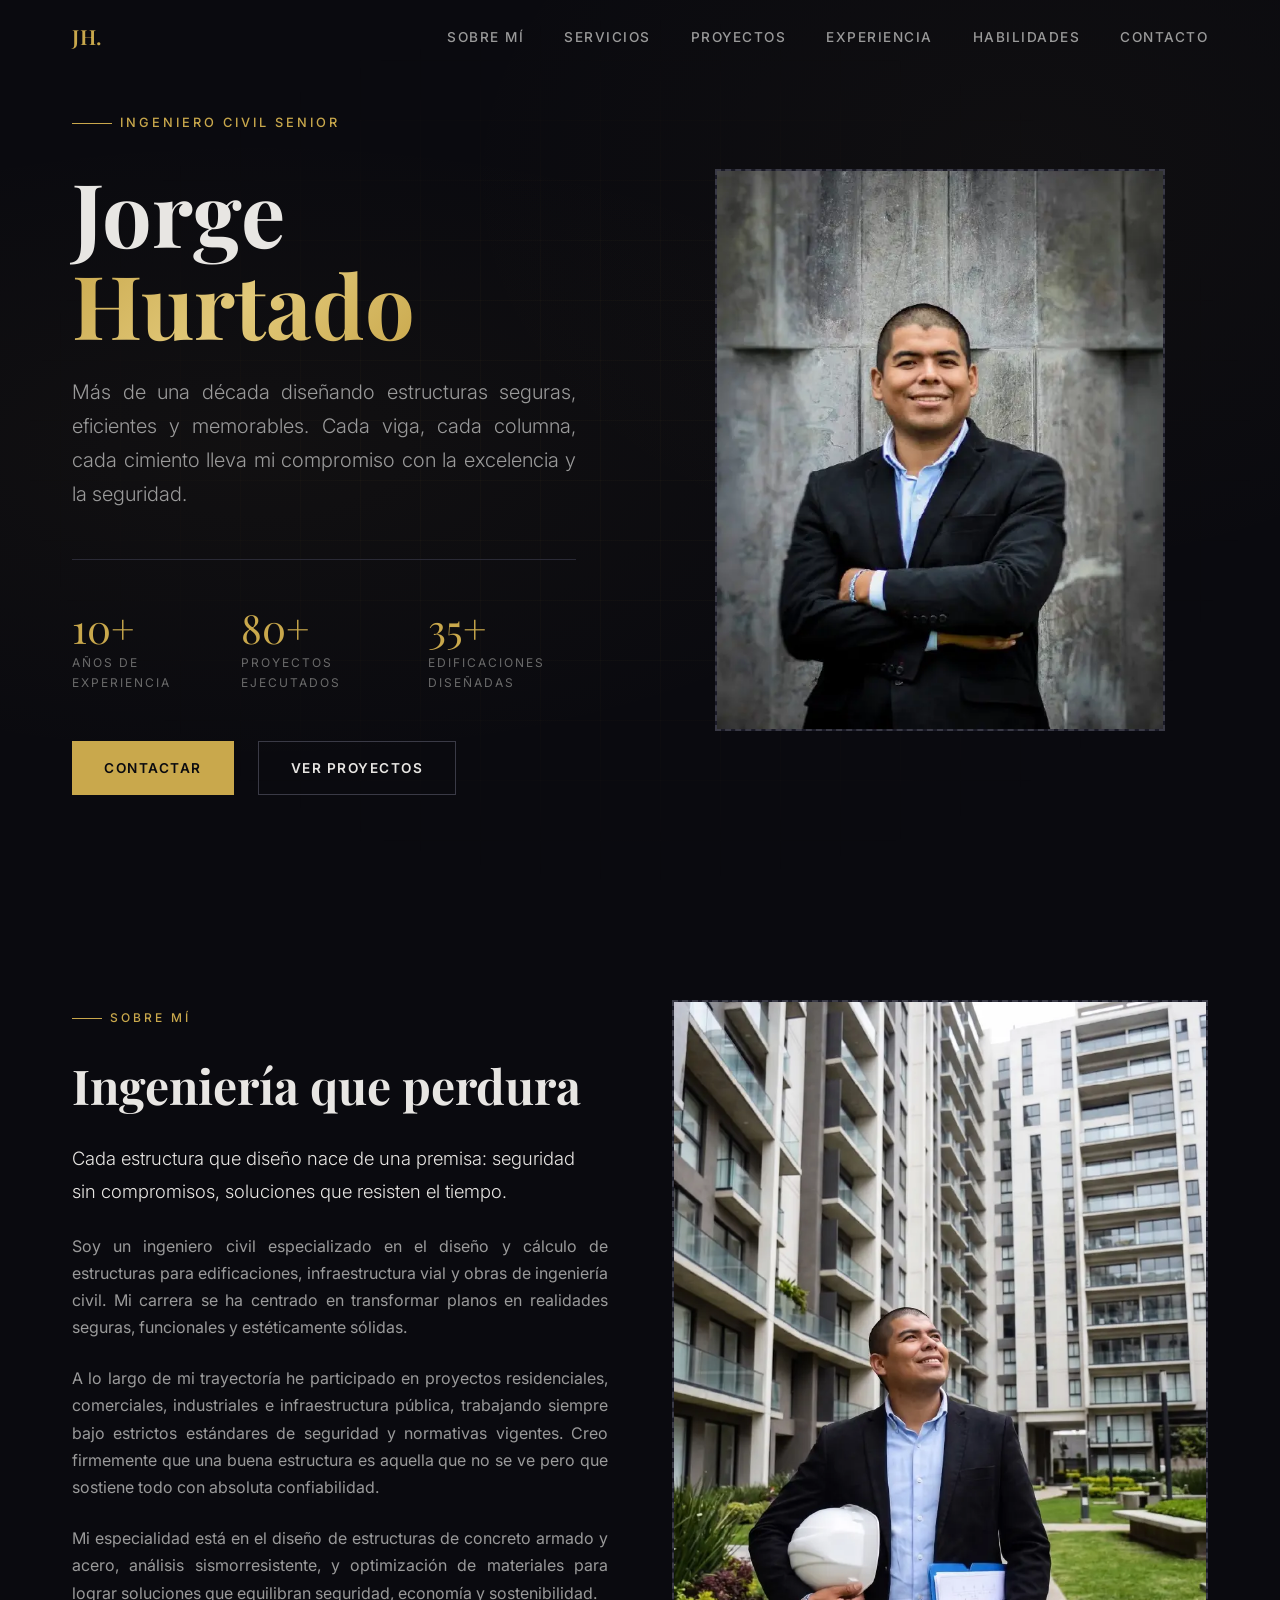
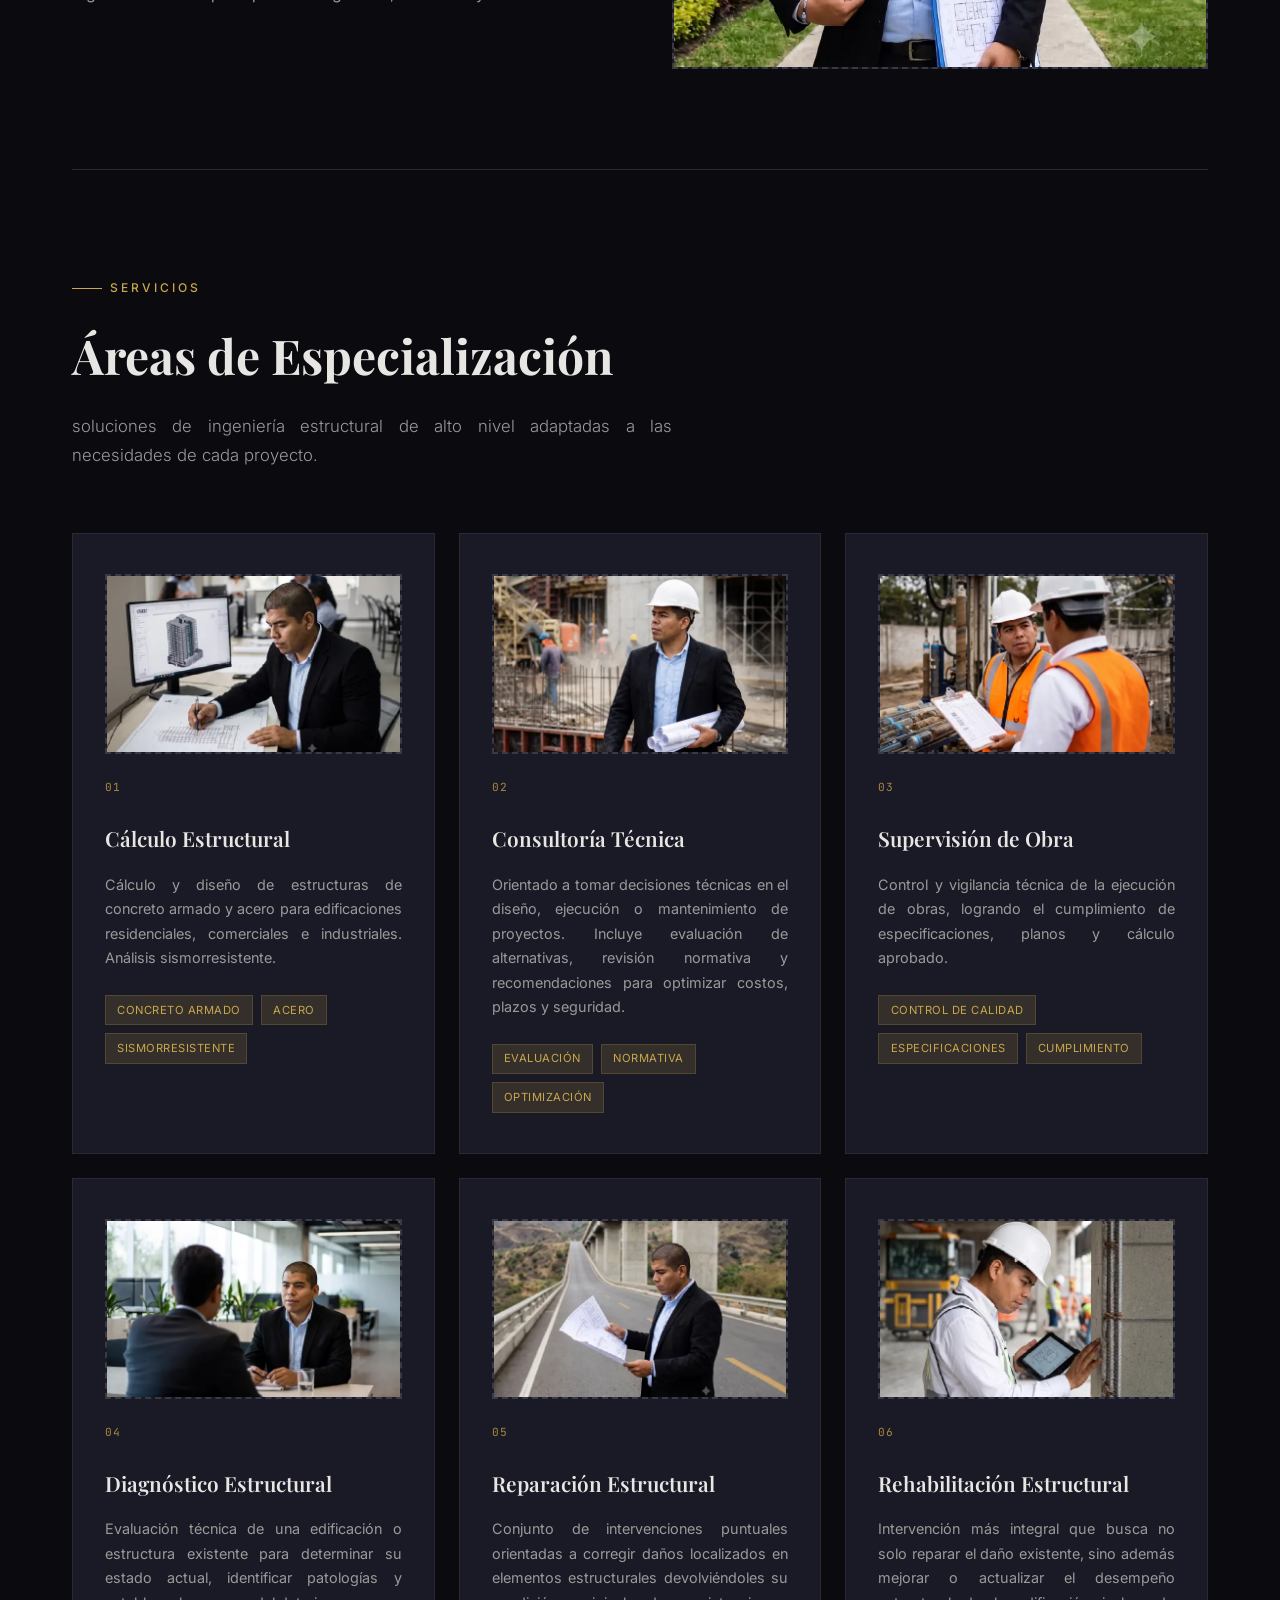
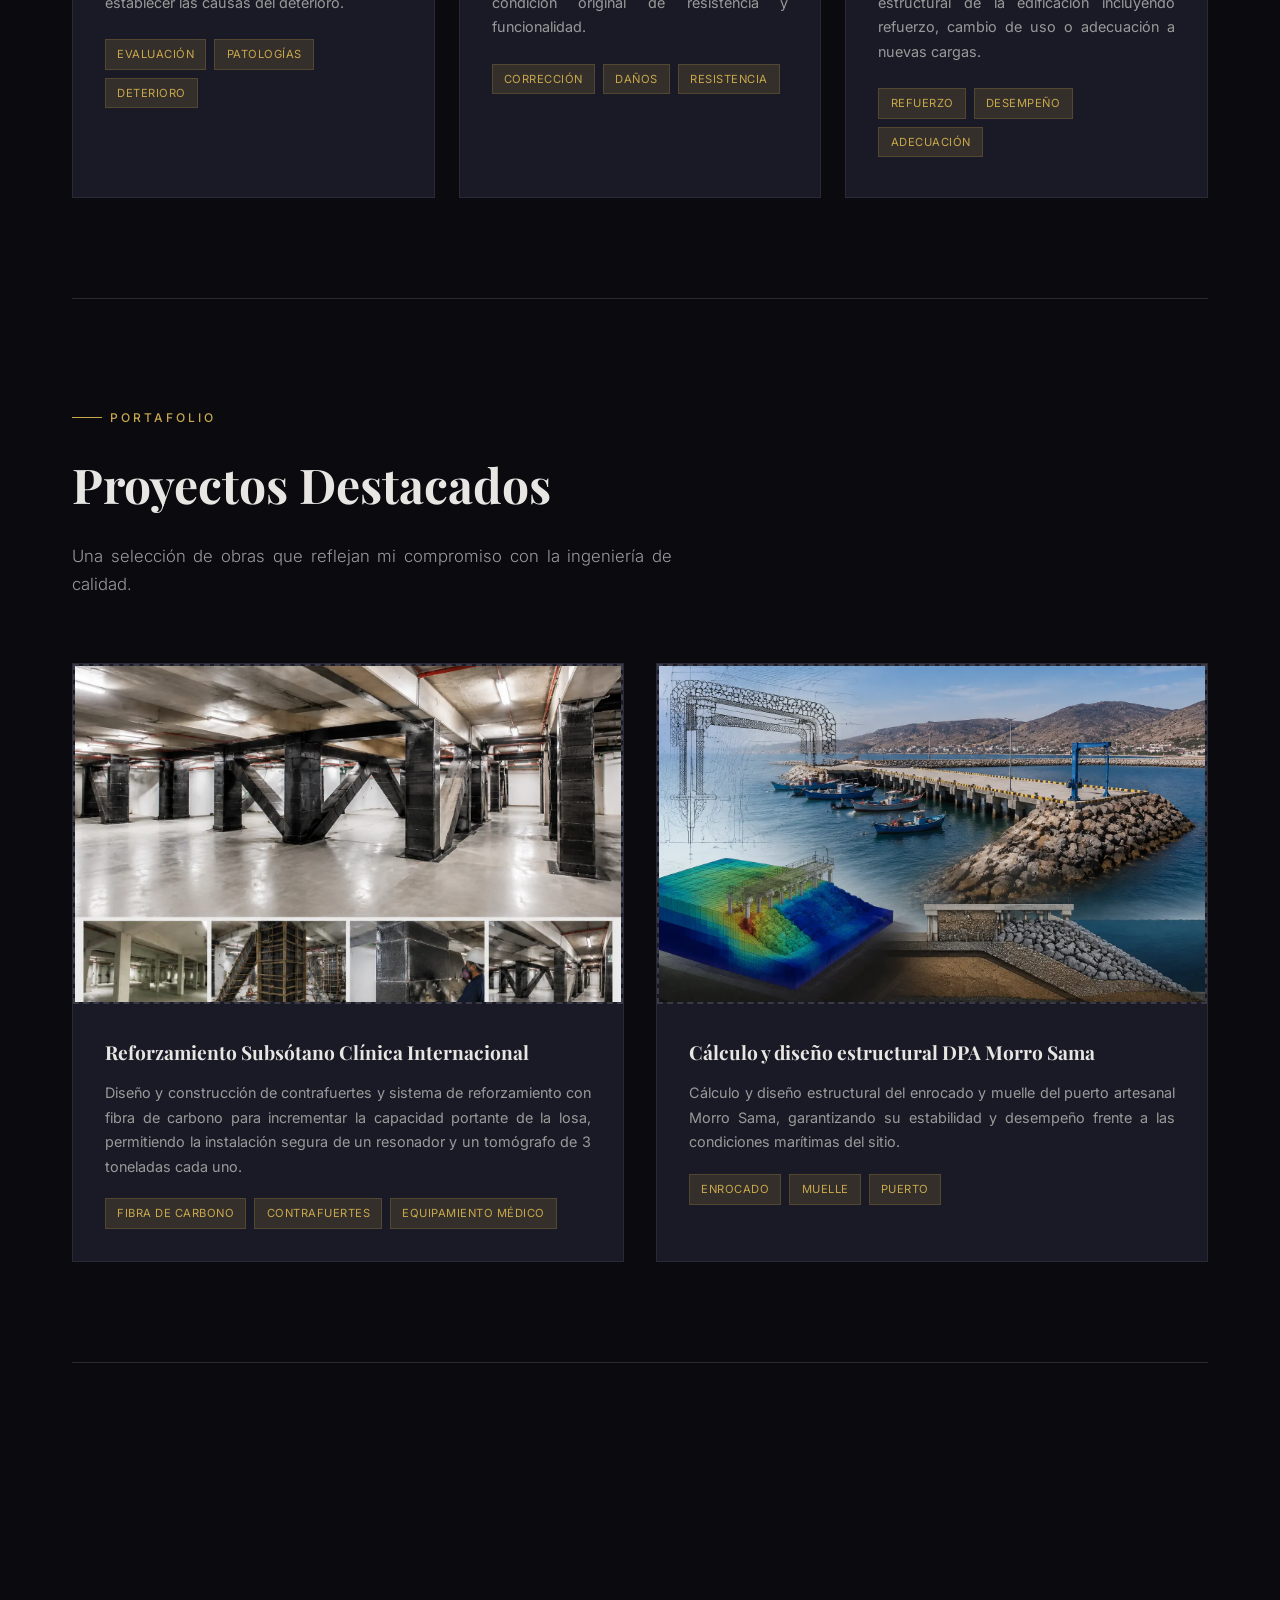
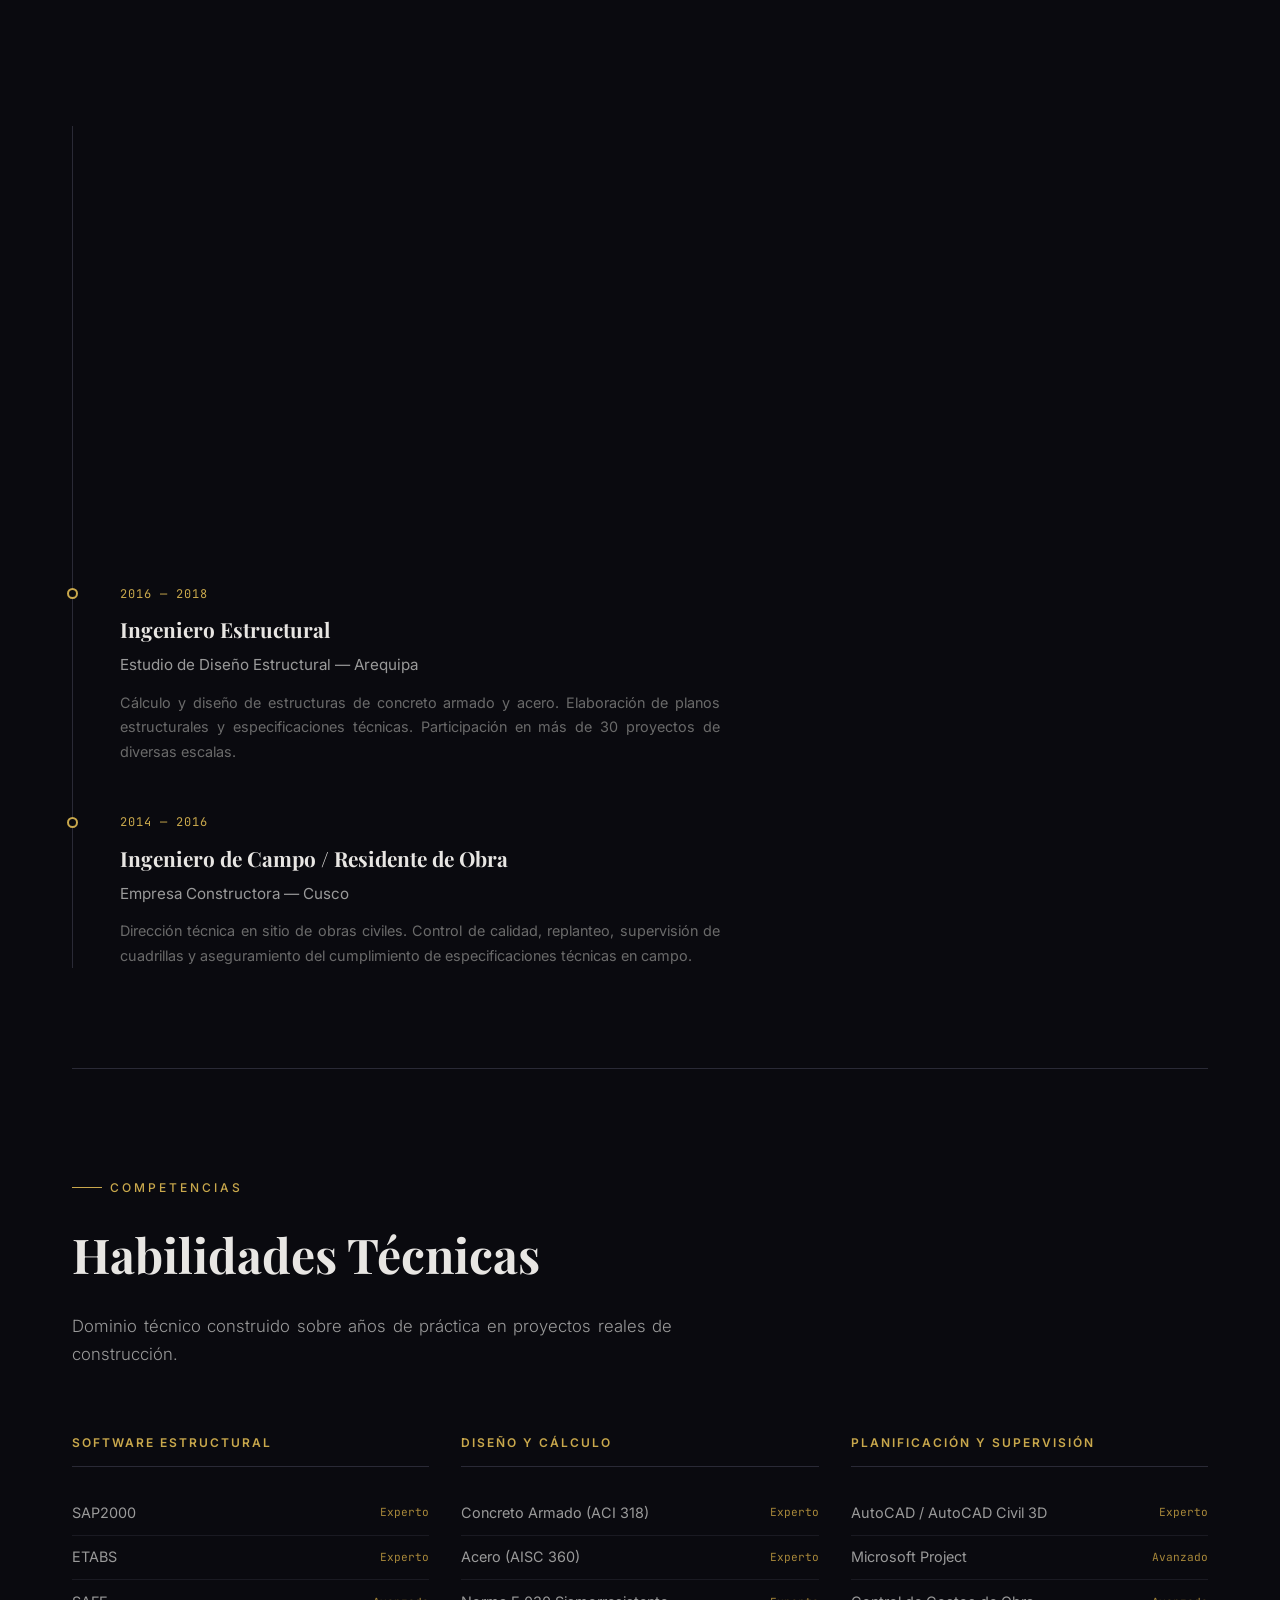
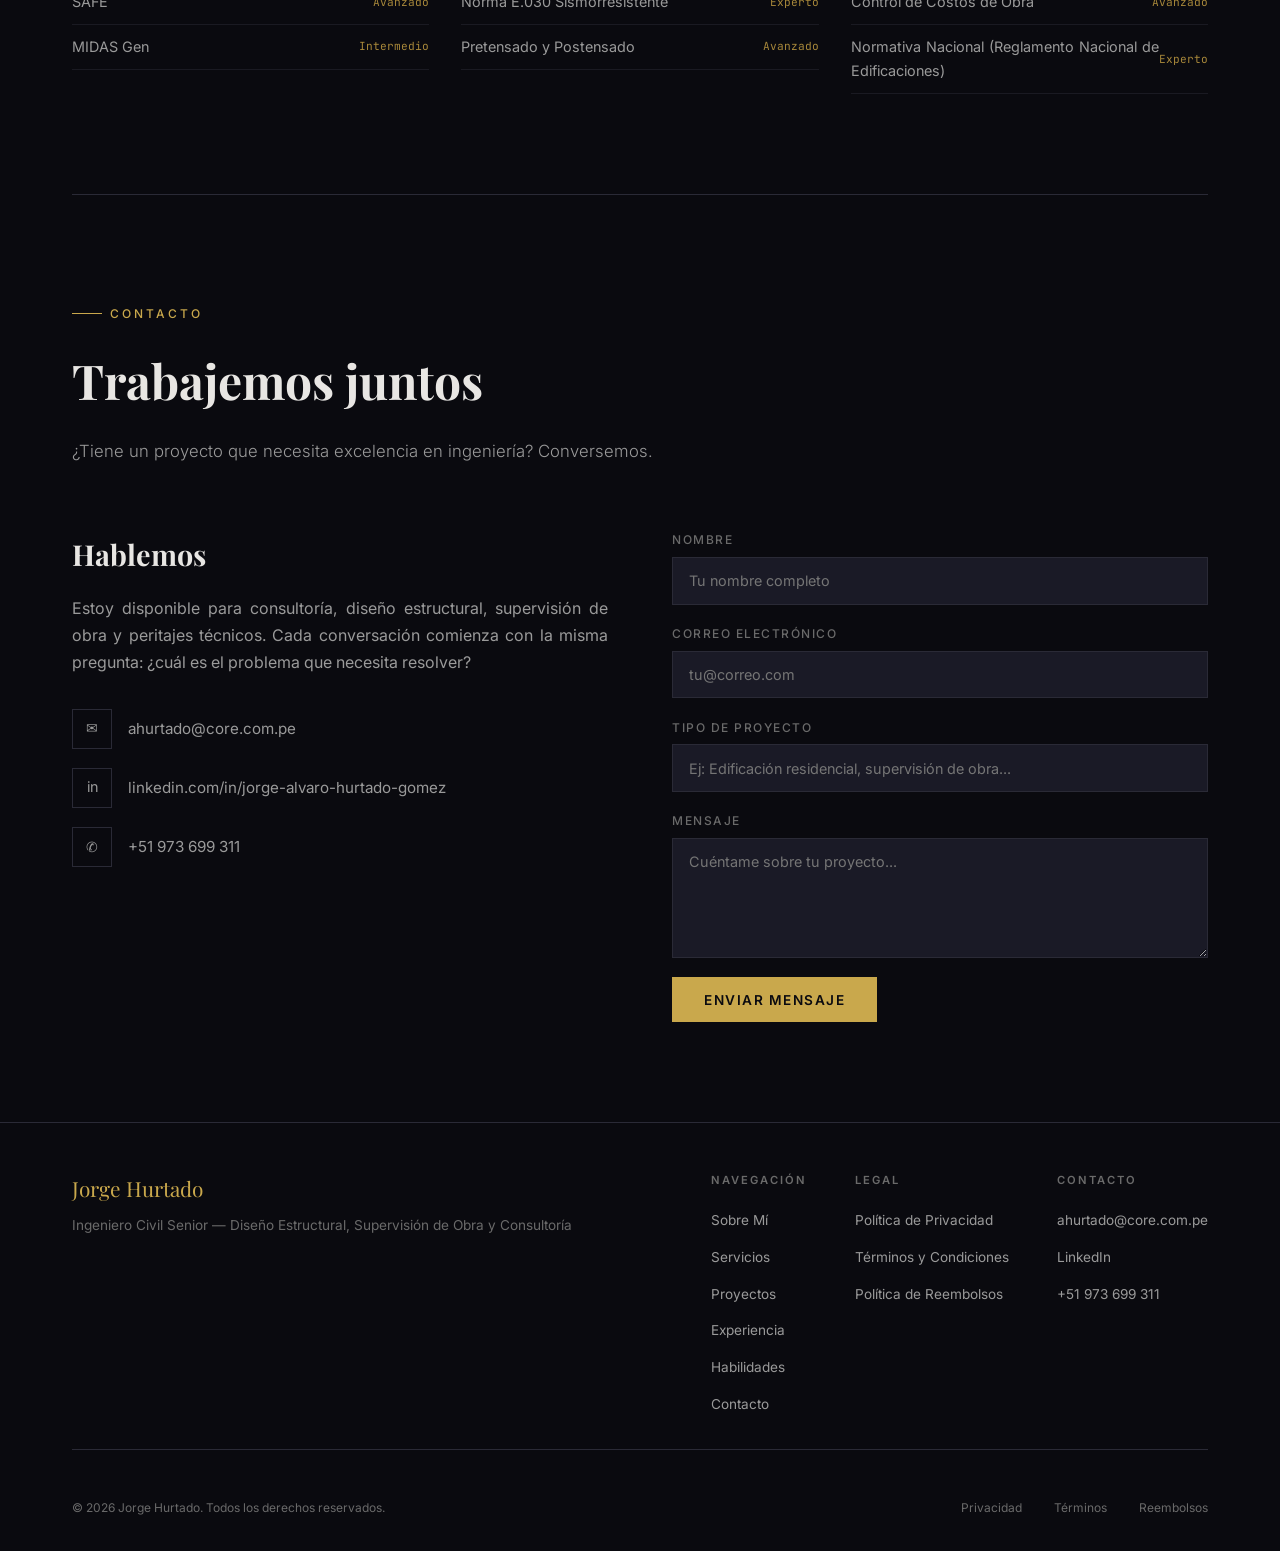
==== commit 206ed10d: "🤖task: add svg and contact info" ====
--- a/index.html
+++ b/index.html
@@ -14,6 +14,7 @@
       href="https://fonts.googleapis.com/css2?family=Inter:wght@300;400;500;600;700&family=Playfair+Display:wght@400;600;700&family=JetBrains+Mono:wght@400;500&display=swap"
       rel="stylesheet"
     />
+    <link rel="icon" type="image/svg+xml" href="images/logo.svg" />
     <link rel="stylesheet" href="styles.css" />
   </head>
   <body>
--- a/styles.css
+++ b/styles.css
@@ -975,7 +975,7 @@
 
 .project-img {
   width: 100%;
-  height: 280px;
+  height: 340px;
 }
 
 .project-info {
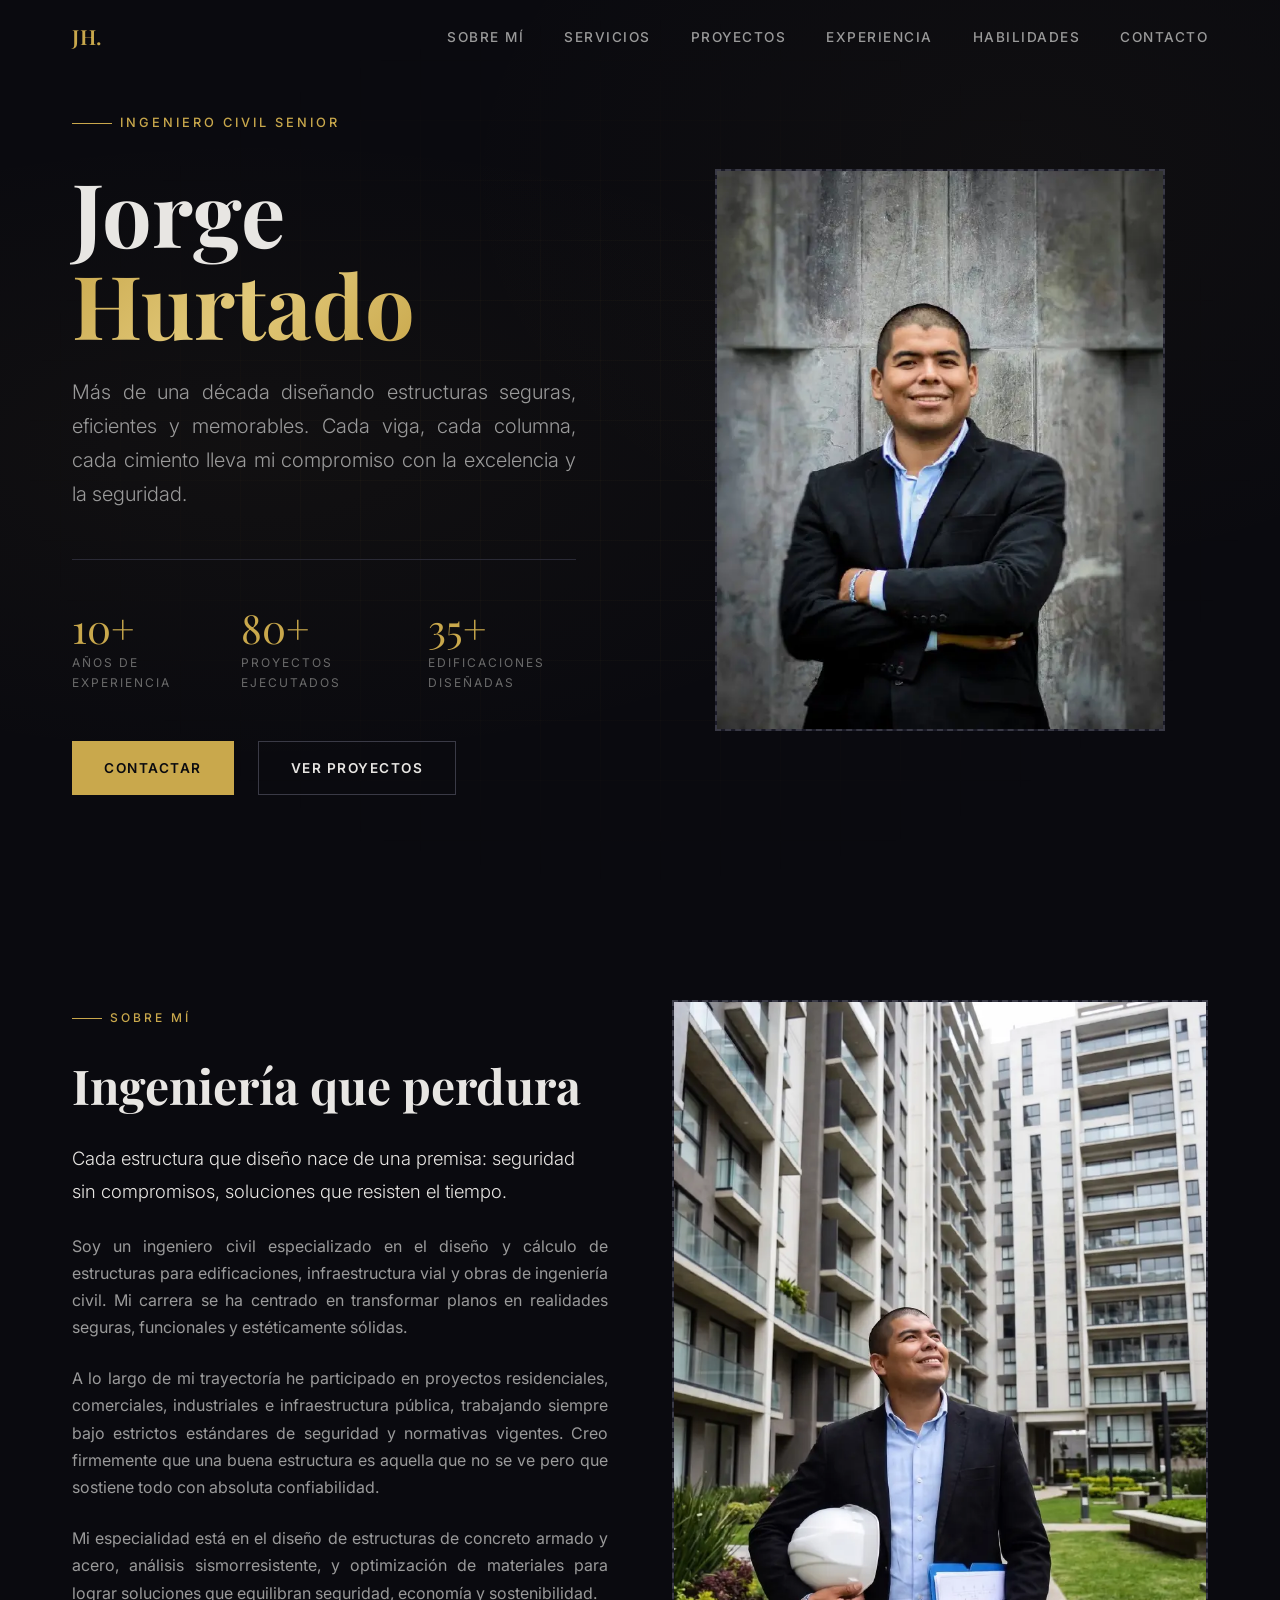
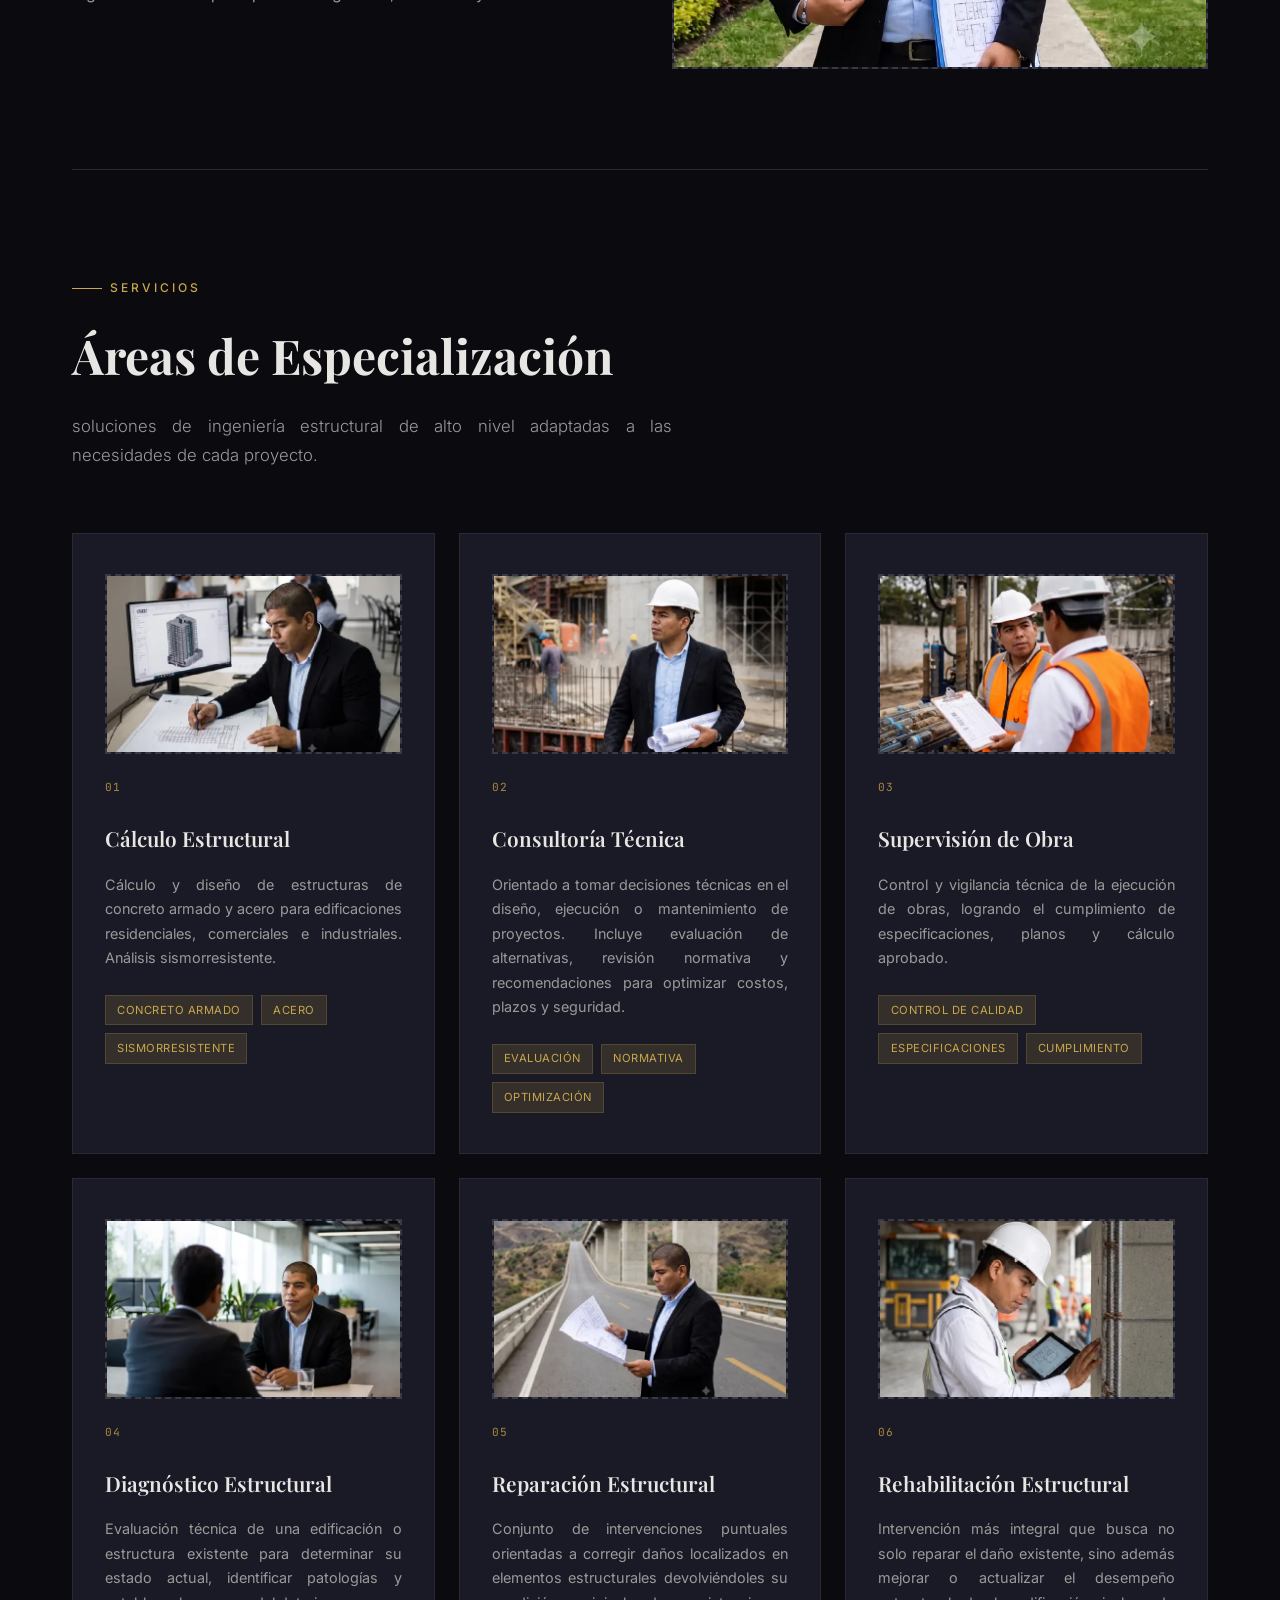
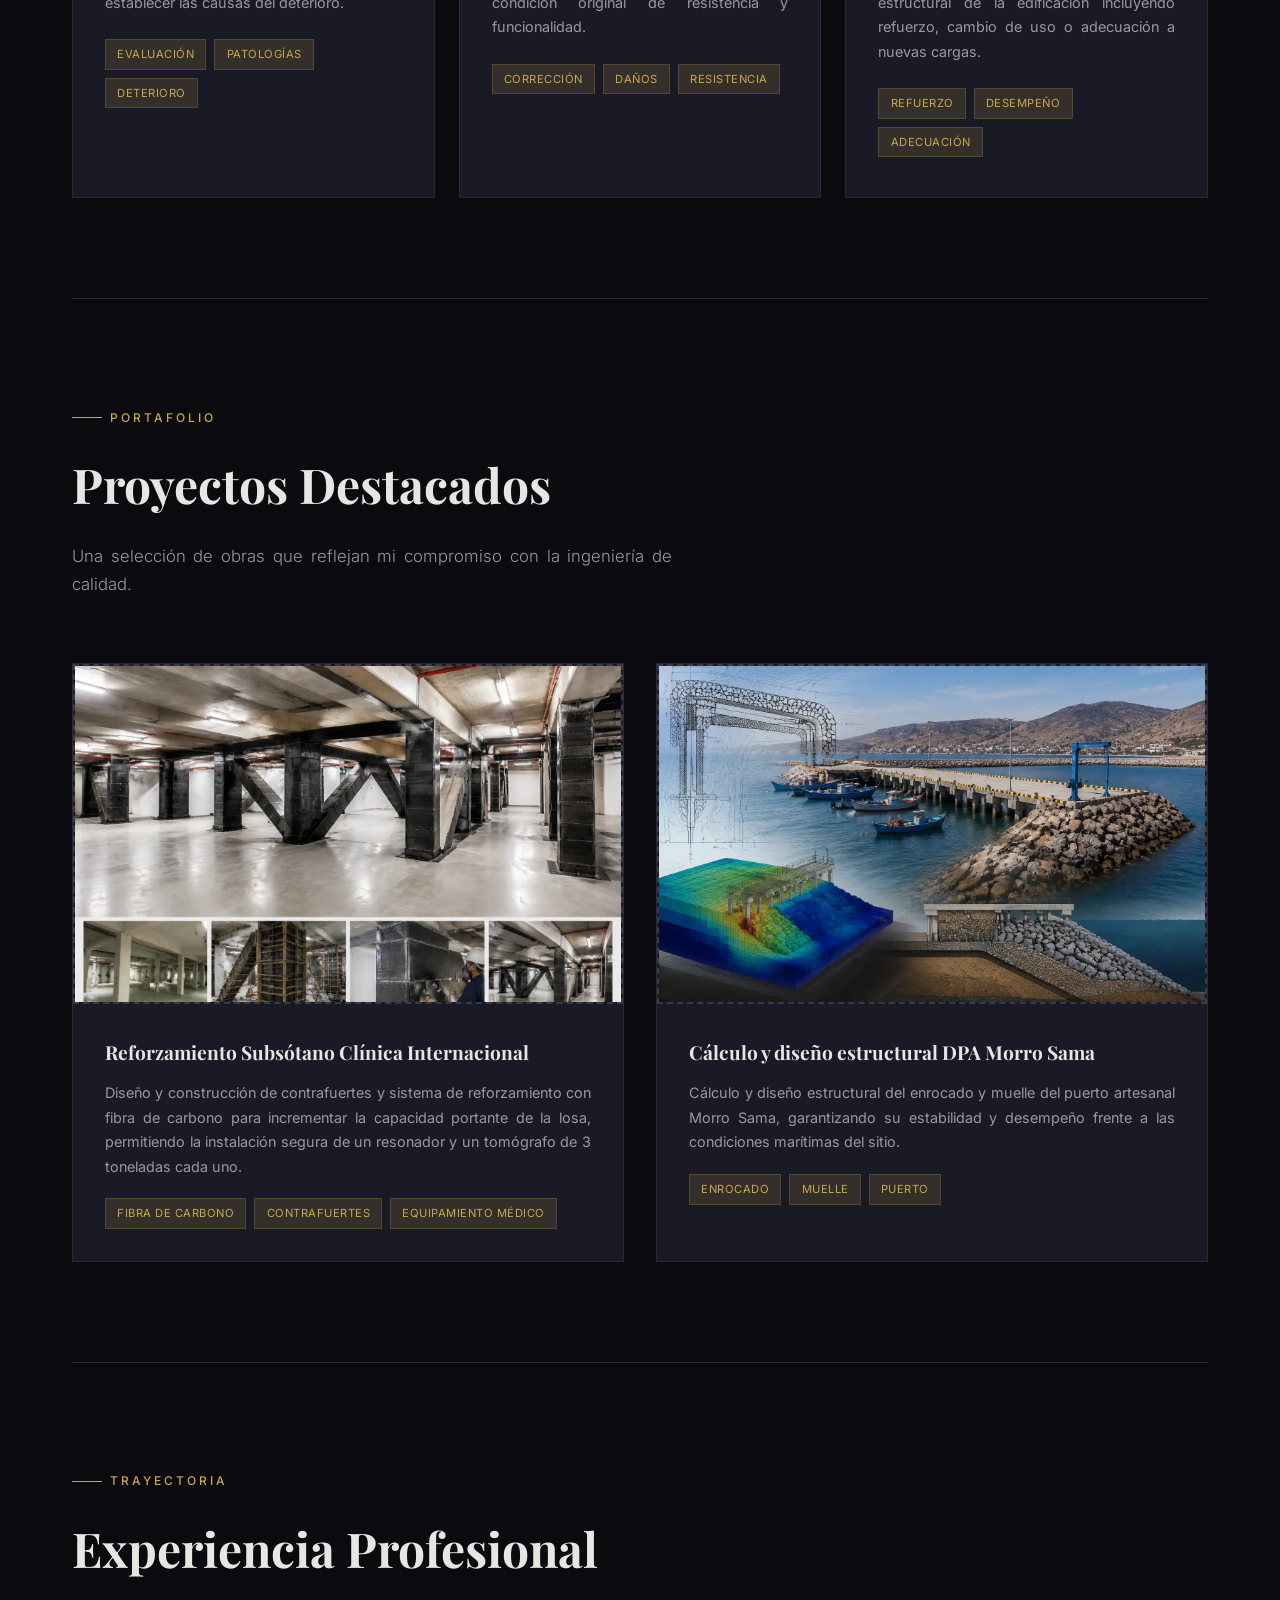
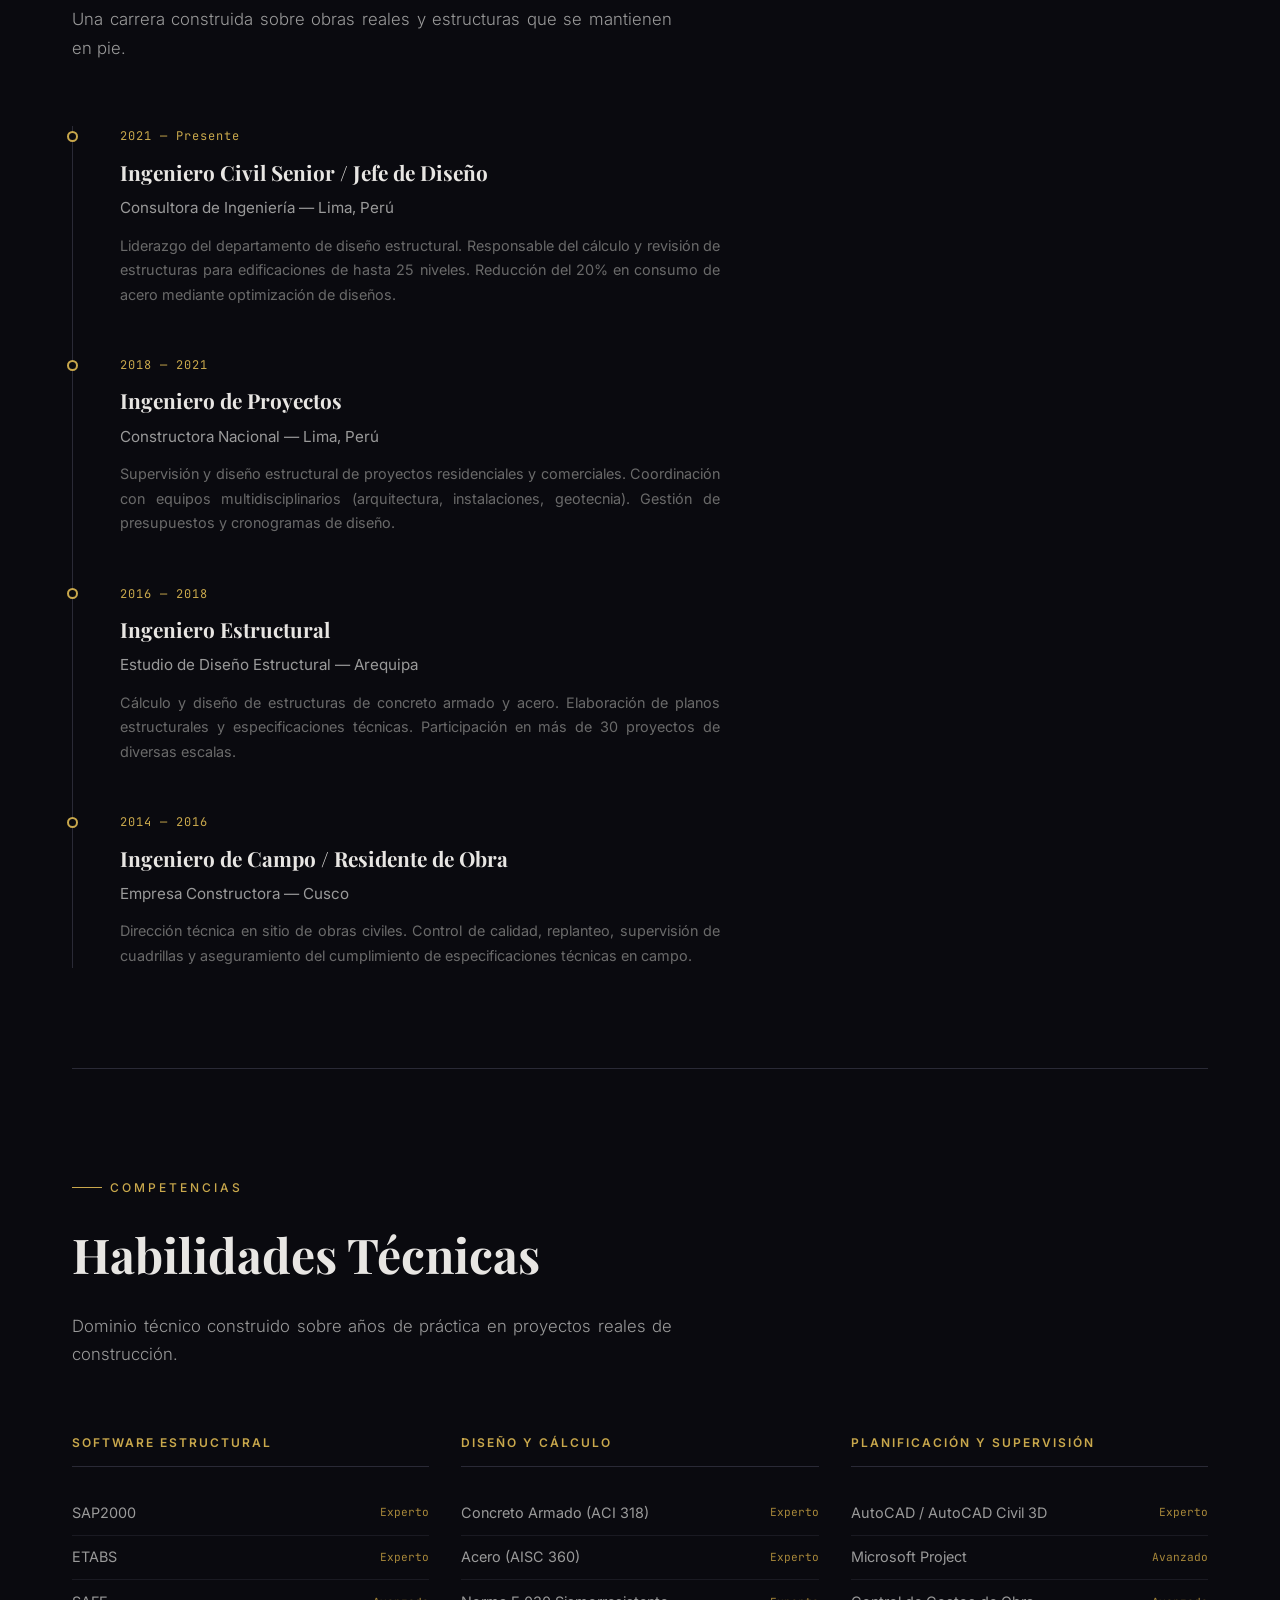
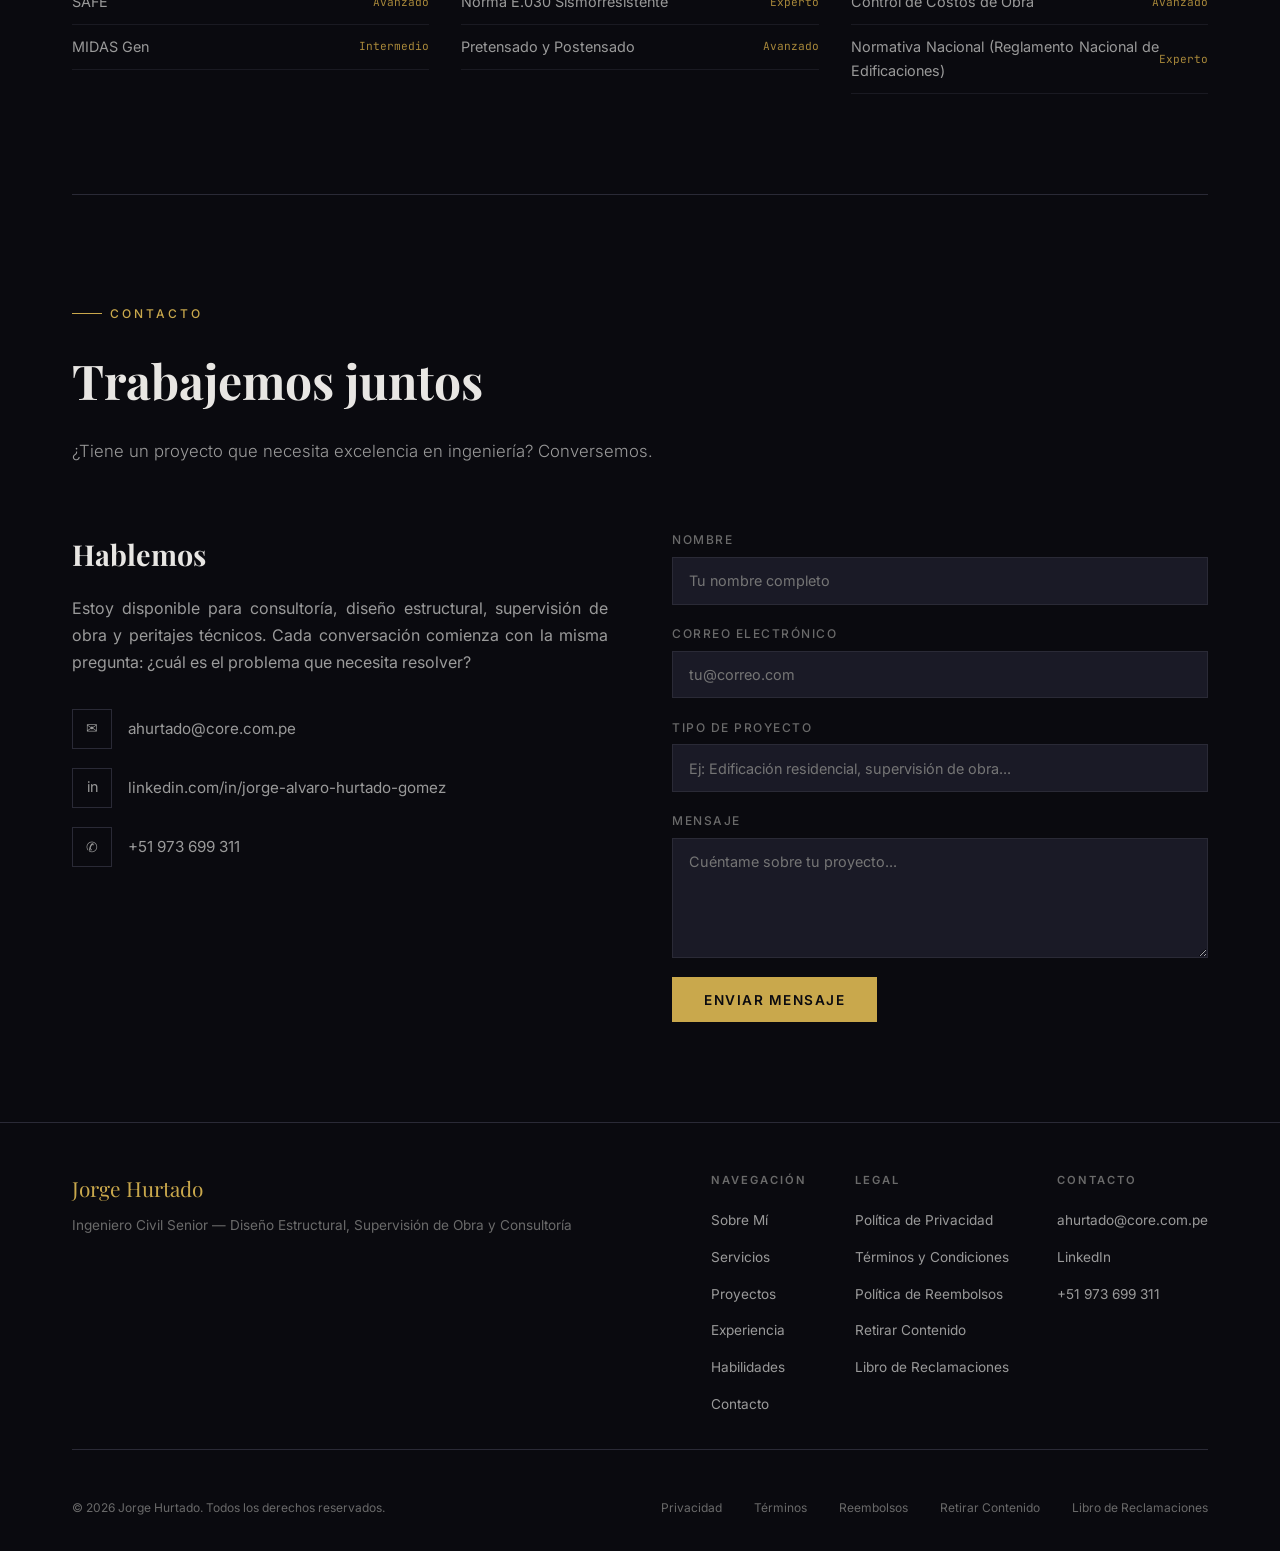
==== commit 290cf54f: "🤖task: add libro de reclamaciones & form retirar archivo" ====
--- a/index.html
+++ b/index.html
@@ -623,6 +623,8 @@
                 <li><a href="privacidad.html">Política de Privacidad</a></li>
                 <li><a href="terminos.html">Términos y Condiciones</a></li>
                 <li><a href="reembolsos.html">Política de Reembolsos</a></li>
+                <li><a href="retirar-contenido.html">Retirar Contenido</a></li>
+                <li><a href="https://docs.google.com/forms/d/e/1FAIpQLSc6-UUeUOH3_AMlY1svMd2LR1To4y-ToUEbB1d33BlJ3AC2iQ/viewform?usp=sharing&ouid=113939090749411451993" target="_blank">Libro de Reclamaciones</a></li>
               </ul>
             </div>
             <div class="footer-col">
@@ -655,6 +657,8 @@
             <a href="privacidad.html">Privacidad</a>
             <a href="terminos.html">Términos</a>
             <a href="reembolsos.html">Reembolsos</a>
+            <a href="retirar-contenido.html">Retirar Contenido</a>
+            <a href="https://docs.google.com/forms/d/e/1FAIpQLSc6-UUeUOH3_AMlY1svMd2LR1To4y-ToUEbB1d33BlJ3AC2iQ/viewform?usp=sharing&ouid=113939090749411451993" target="_blank">Libro de Reclamaciones</a>
           </div>
         </div>
       </div>
